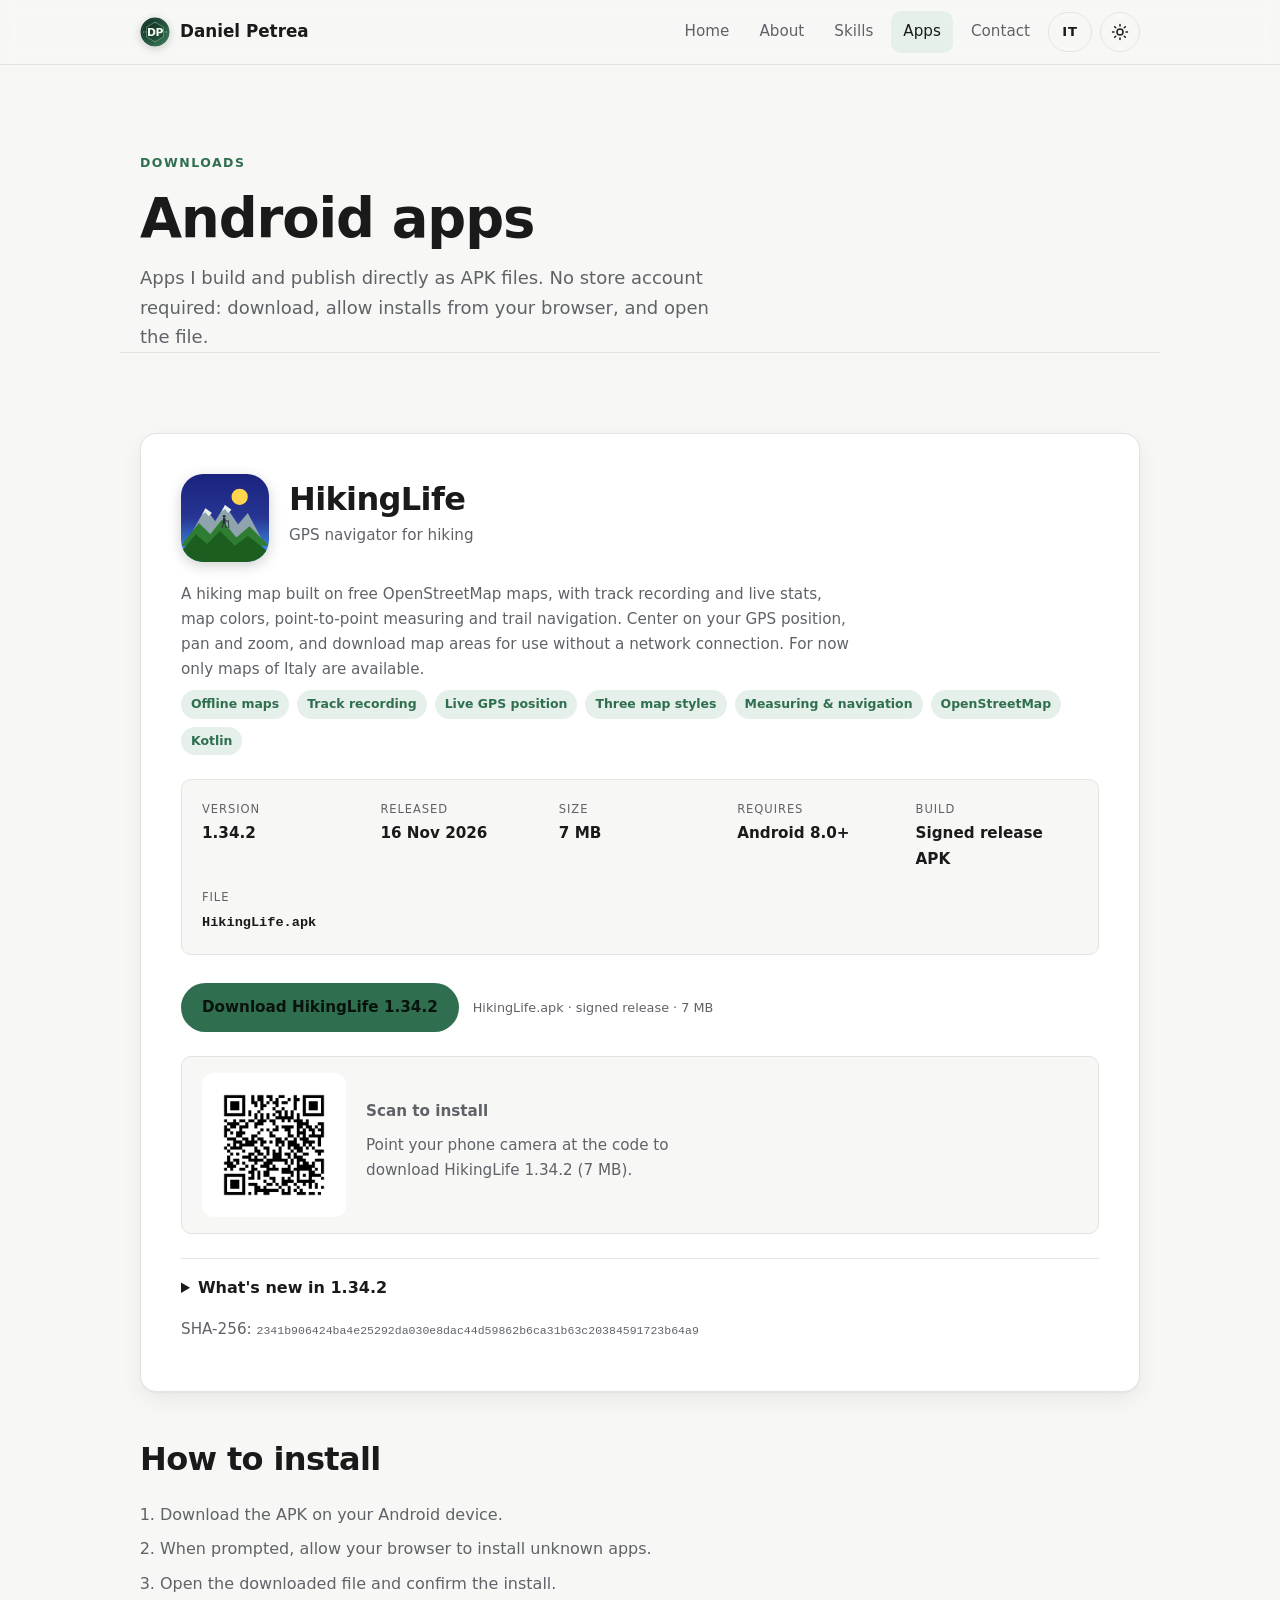
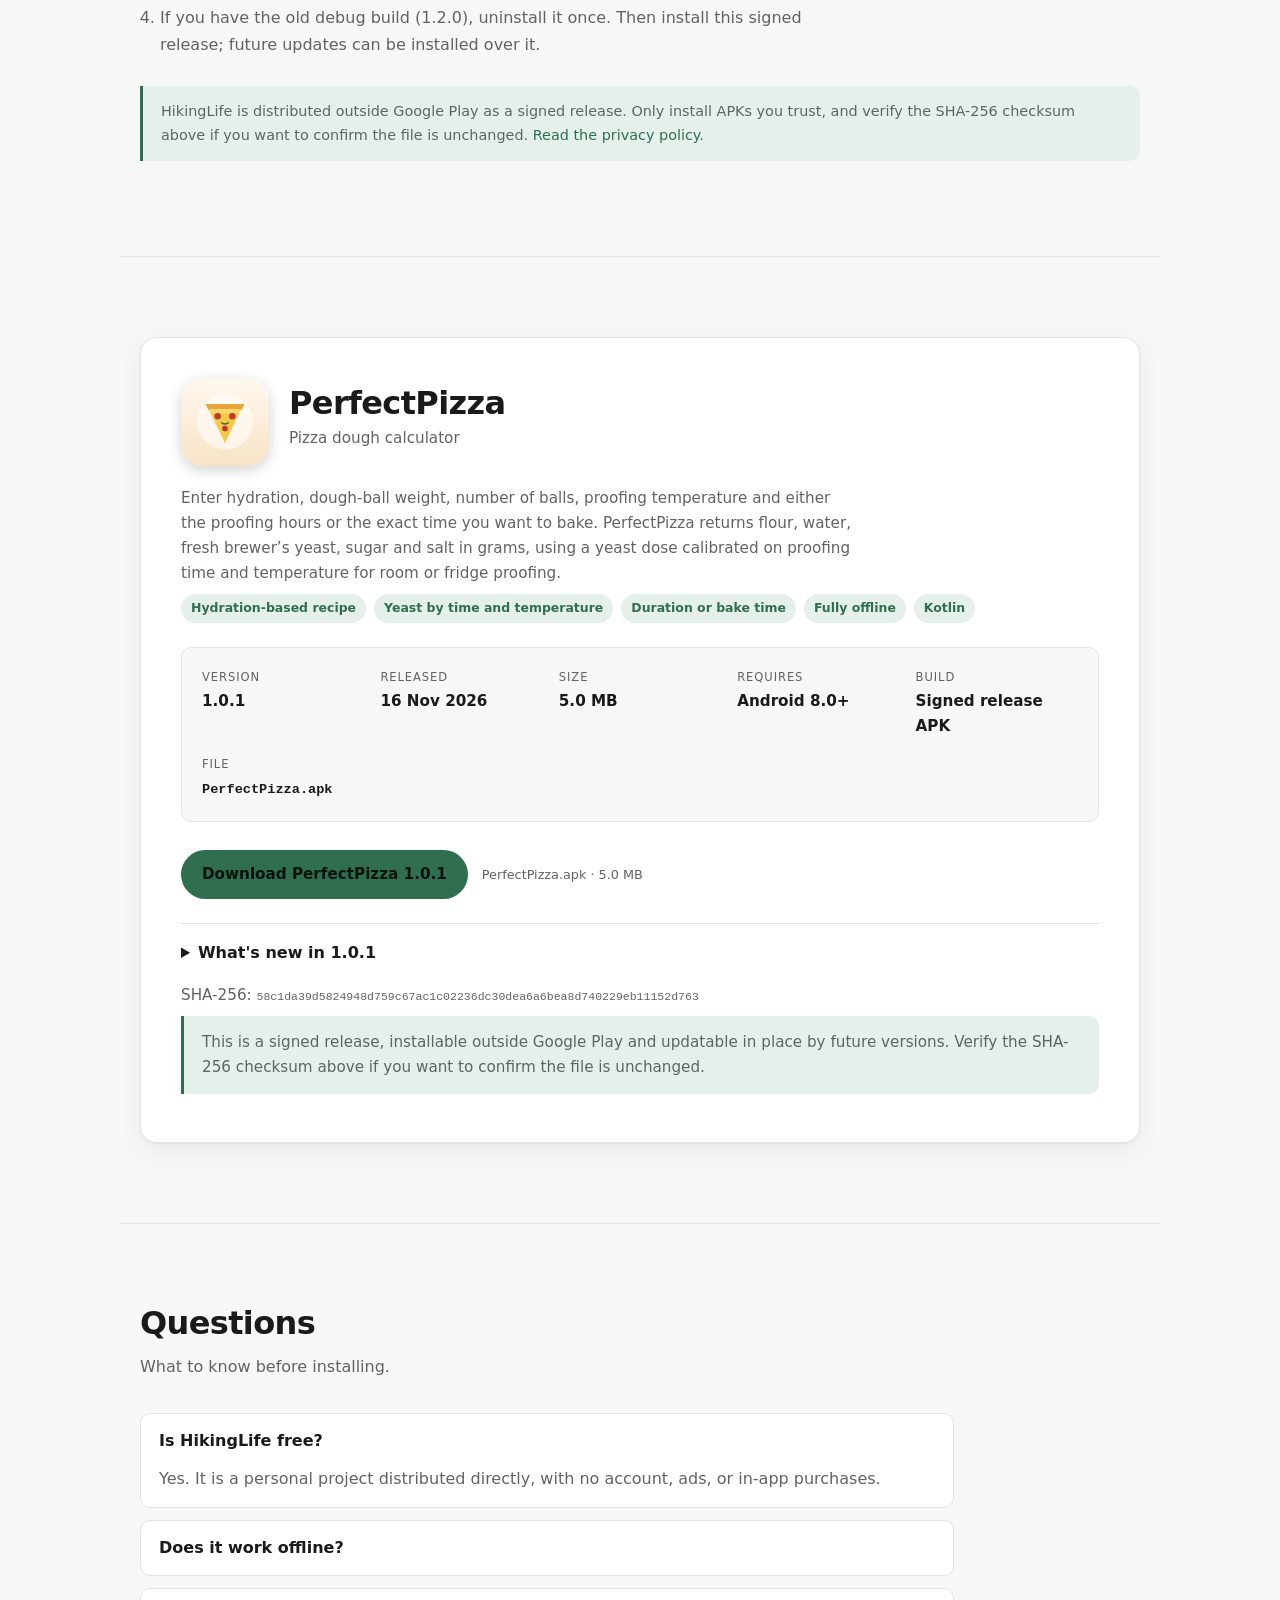
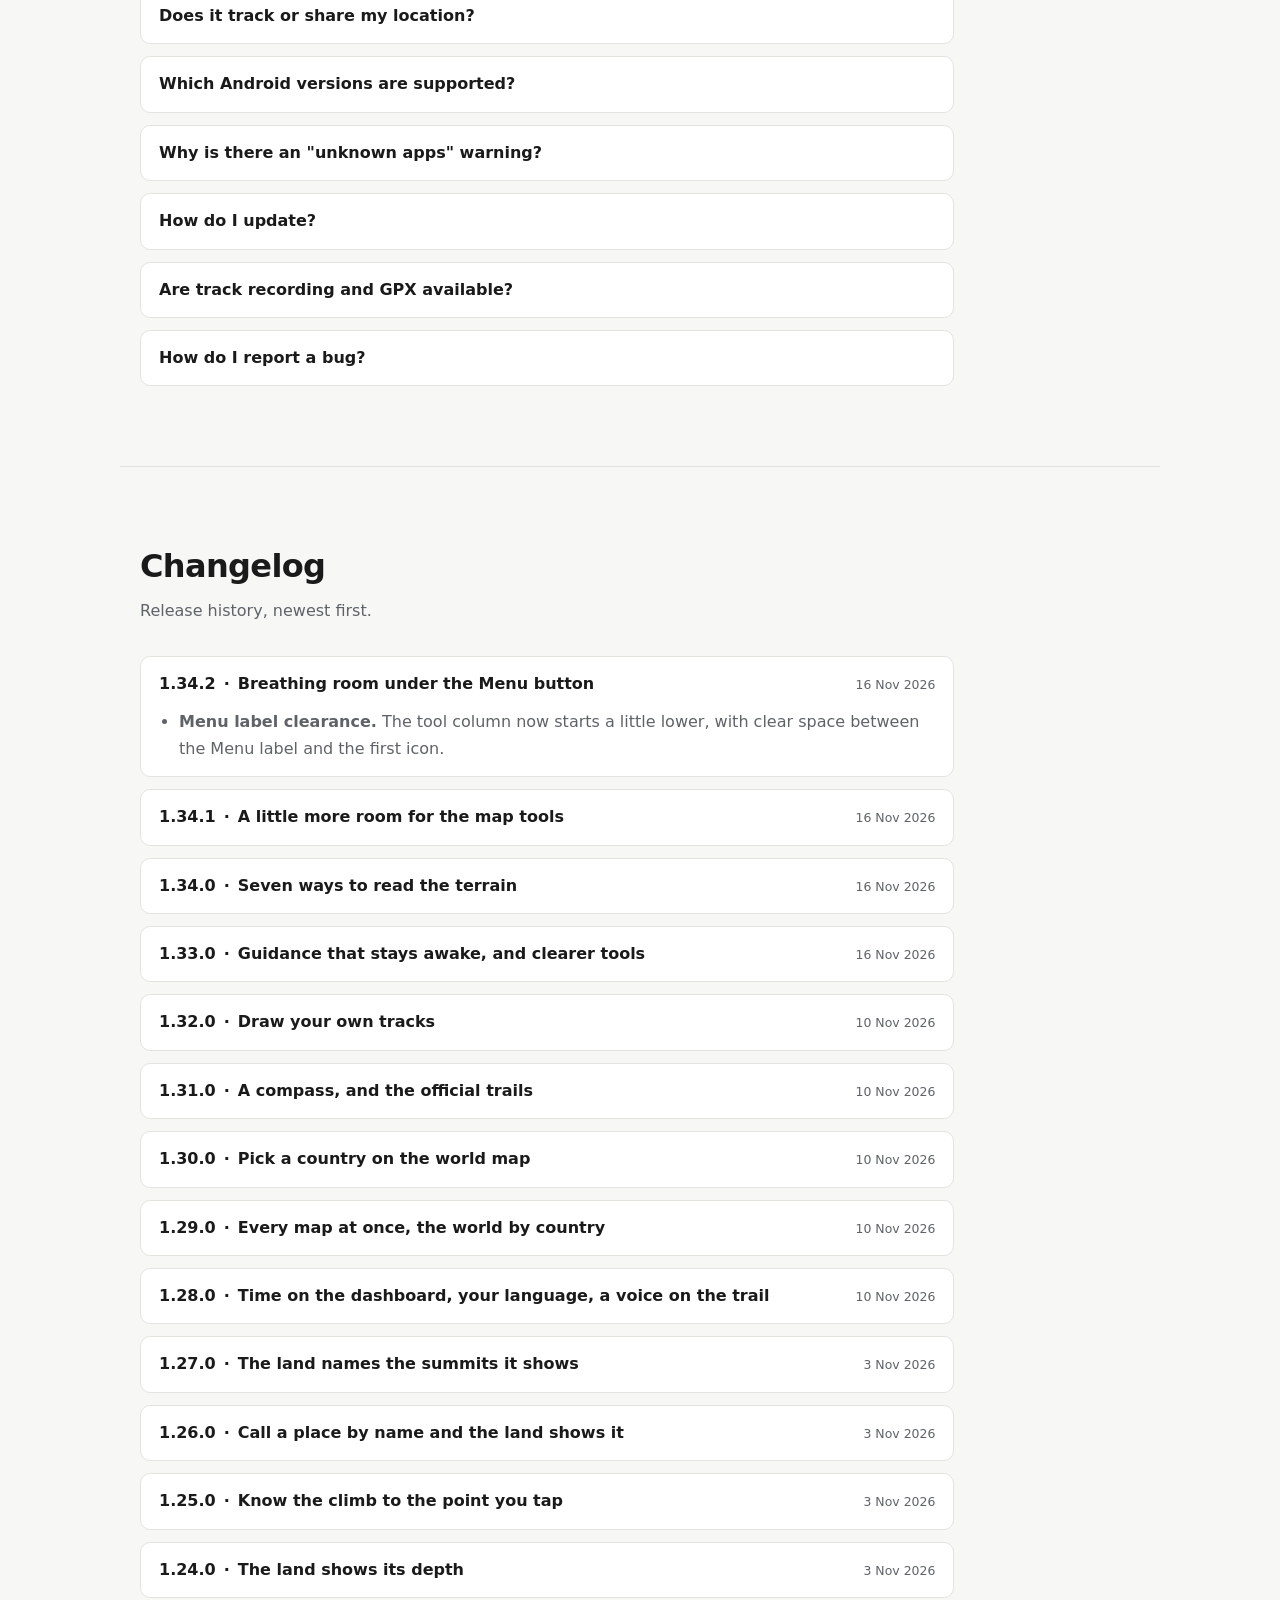
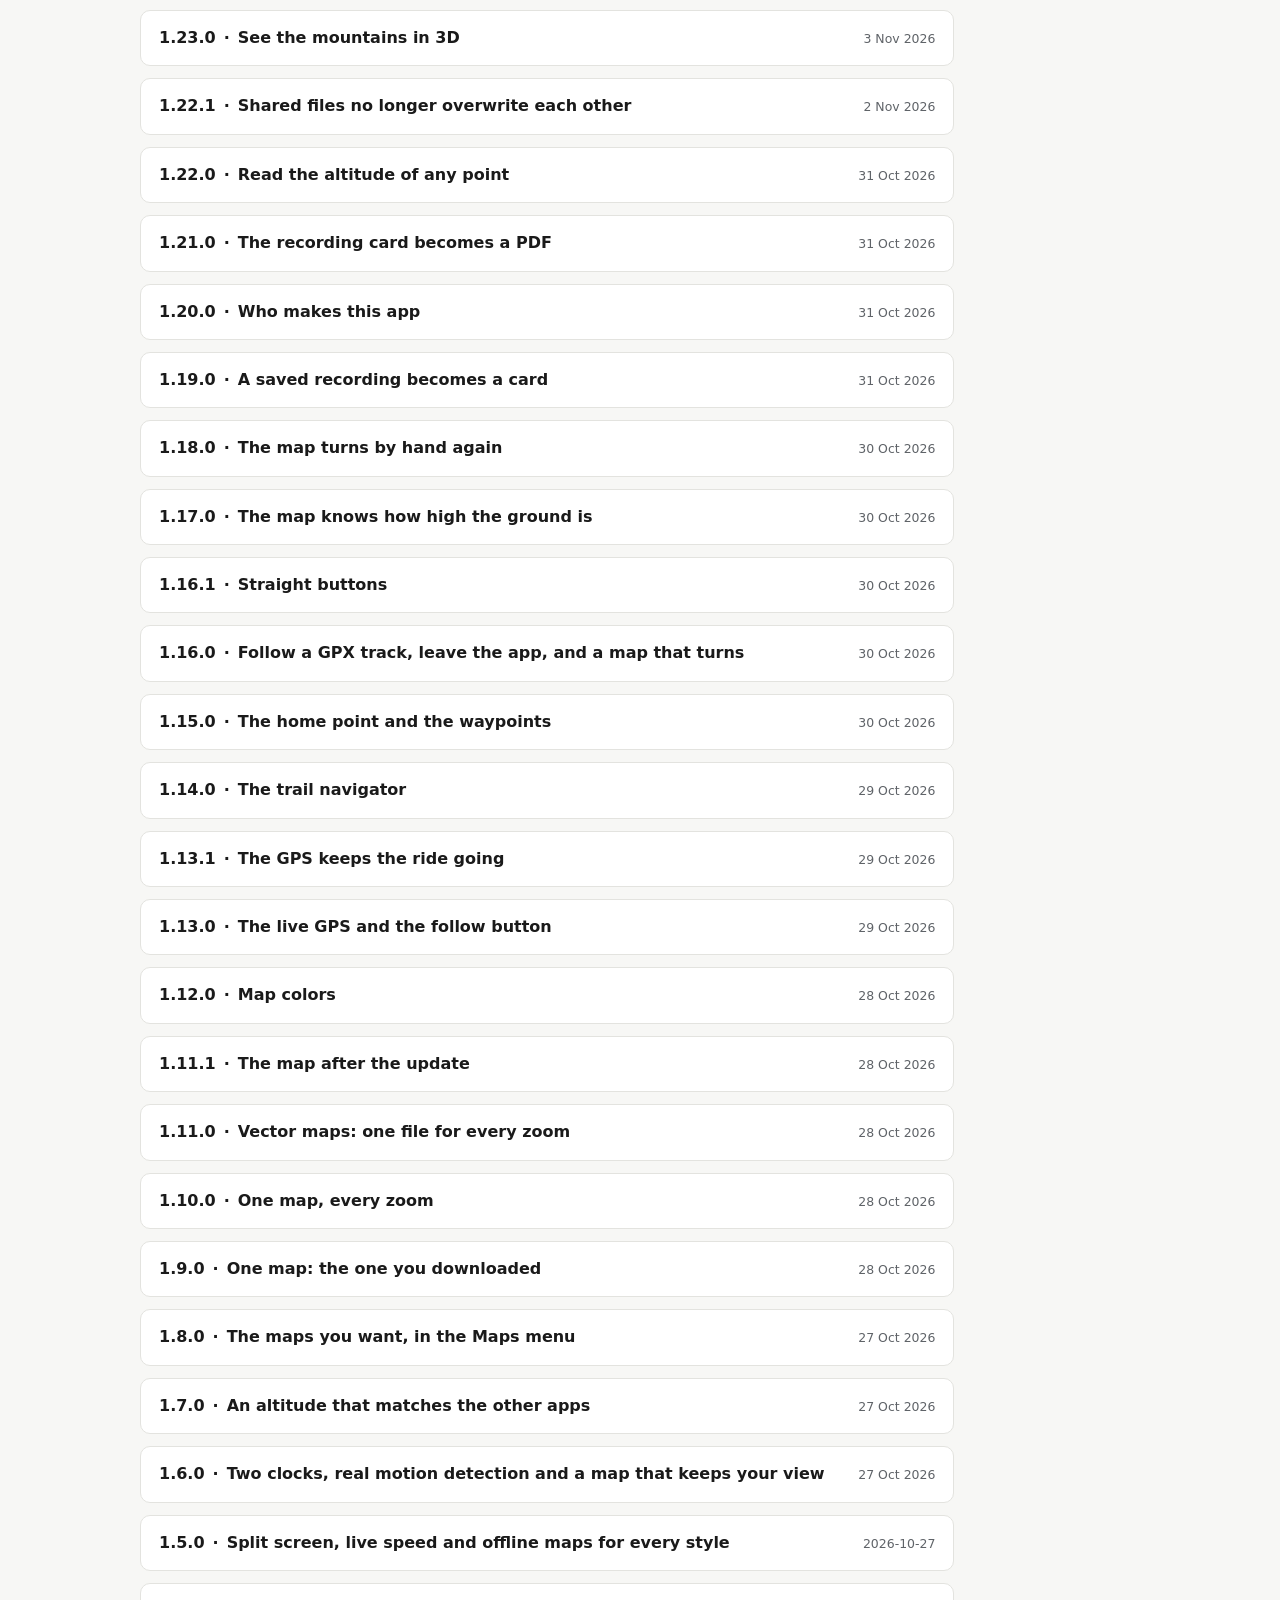
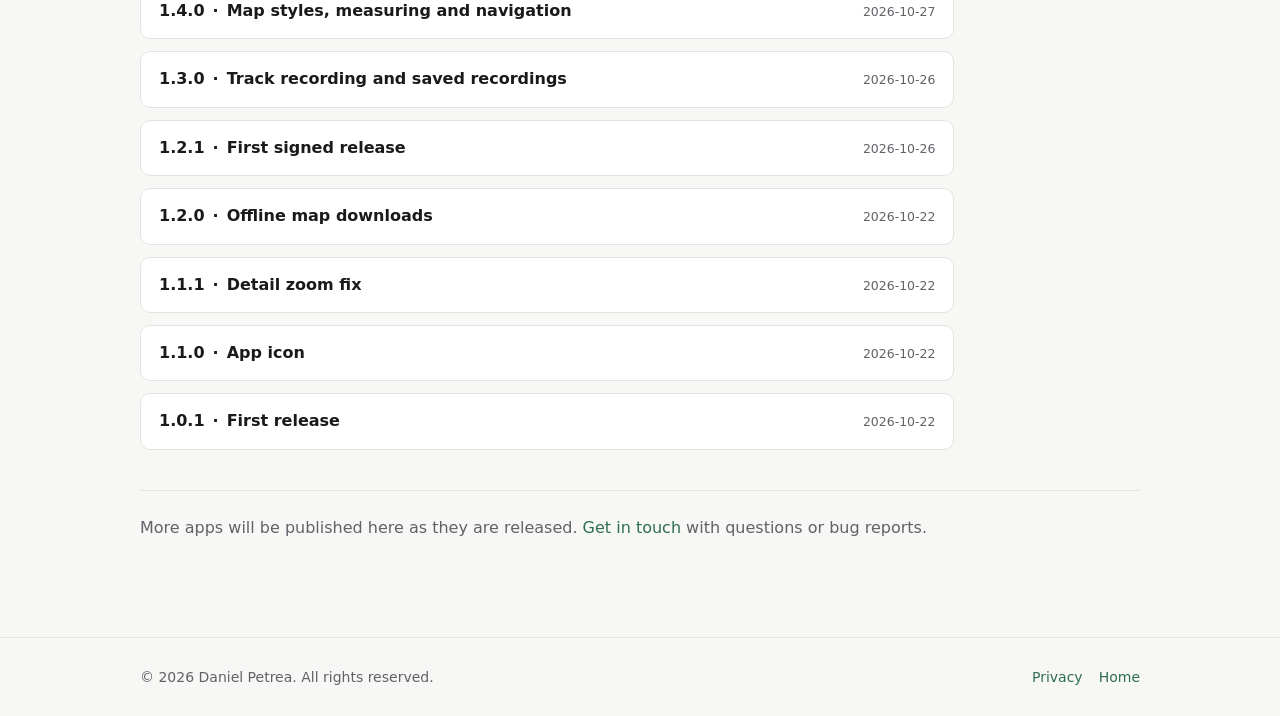
==== apps.html @ 599f8d22 "Publish HikingLife 1.34.2" ====
<!DOCTYPE html>
<html lang="en">
<head>
  <meta charset="UTF-8">
  <meta name="viewport" content="width=device-width, initial-scale=1.0">
  <title data-i18n="apps.title">Android Apps — Daniel Petrea</title>
  <meta name="description" content="Android apps by Daniel Petrea, available as direct APK downloads." data-i18n="apps.description" data-i18n-attr="content">
  <link rel="icon" href="assets/logo.svg" type="image/svg+xml">
  <link rel="apple-touch-icon" href="assets/logo.png">
  <link rel="stylesheet" href="css/style.css">
</head>
<body>
  <a class="skip-link" href="#main" data-i18n="skip">Skip to content</a>

  <header class="site-header">
    <nav class="nav container" aria-label="Main">
      <a class="brand" href="index.html">
        <img class="brand-logo" src="assets/logo.svg" alt="" width="30" height="30">
        Daniel Petrea
      </a>
      <button class="nav-toggle" aria-expanded="false" aria-controls="nav-menu" aria-label="Toggle menu" data-i18n-aria="nav.menu">
        <span></span><span></span><span></span>
      </button>
      <ul class="nav-menu" id="nav-menu">
        <li><a href="index.html" data-i18n="nav.home">Home</a></li>
        <li><a href="index.html#about" data-i18n="nav.about">About</a></li>
        <li><a href="index.html#skills" data-i18n="nav.skills">Skills</a></li>
        <li><a href="apps.html" aria-current="page" data-i18n="nav.apps">Apps</a></li>
        <li><a href="index.html#contact" data-i18n="nav.contact">Contact</a></li>
        <li class="nav-controls">
          <button class="lang-toggle" type="button" data-lang-toggle aria-label="Passa all'italiano">IT</button>
          <button class="theme-toggle" aria-label="Toggle color theme" data-i18n-aria="nav.theme">
            <svg class="icon-sun" viewBox="0 0 24 24" aria-hidden="true"><circle cx="12" cy="12" r="4"/><path d="M12 2v2M12 20v2M4.9 4.9l1.4 1.4M17.7 17.7l1.4 1.4M2 12h2M20 12h2M4.9 19.1l1.4-1.4M17.7 6.3l1.4-1.4"/></svg>
            <svg class="icon-moon" viewBox="0 0 24 24" aria-hidden="true"><path d="M21 12.8A9 9 0 1 1 11.2 3a7 7 0 0 0 9.8 9.8z"/></svg>
          </button>
        </li>
      </ul>
    </nav>
  </header>

  <main id="main">
    <section class="page-hero container">
      <p class="eyebrow" data-i18n="apps.eyebrow">Downloads</p>
      <h1 data-i18n="apps.h1">Android apps</h1>
      <p class="lead" data-i18n="apps.lead">
        Apps I build and publish directly as APK files. No store account
        required: download, allow installs from your browser, and open the file.
      </p>
    </section>

    <section class="section container" id="hikinglife">
      <article class="app-card app-card-featured">
        <div class="app-card-head">
          <img class="app-icon-img app-icon-lg" src="assets/apps/hikinglife.svg" alt="HikingLife icon" width="88" height="88">
          <div>
            <h2>HikingLife</h2>
            <p class="app-tagline" data-i18n="hiking.tagline">GPS navigator for hiking</p>
          </div>
        </div>

        <p class="app-description" data-i18n="hiking.description">
          A hiking map built on free OpenStreetMap maps, with track recording
          and live stats, map colors, point-to-point measuring and trail
          navigation. Center on your GPS position, pan and zoom, and download
          map areas for use without a network connection. For now only maps of
          Italy are available.
        </p>

        <ul class="tag-list">
          <li data-i18n="tag.offline">Offline maps</li>
          <li data-i18n="tag.recording">Track recording</li>
          <li data-i18n="tag.position">Live GPS position</li>
          <li data-i18n="tag.styles">Three map styles</li>
          <li data-i18n="tag.navigation">Measuring &amp; navigation</li>
          <li>OpenStreetMap</li>
          <li>Kotlin</li>
        </ul>

        <dl class="app-details">
          <div><dt data-i18n="detail.version">Version</dt><dd>1.34.2</dd></div>
          <div><dt data-i18n="detail.released">Released</dt><dd data-i18n="detail.released.value">16 Nov 2026</dd></div>
          <div><dt data-i18n="detail.size">Size</dt><dd>7 MB</dd></div>
          <div><dt data-i18n="detail.requires">Requires</dt><dd>Android 8.0+</dd></div>
          <div><dt data-i18n="detail.build">Build</dt><dd data-i18n="detail.build.value">Signed release APK</dd></div>
          <div><dt data-i18n="detail.file">File</dt><dd><code>HikingLife.apk</code></dd></div>
        </dl>

        <div class="app-actions">
          <a class="btn btn-primary" href="apk/HikingLife.apk" download="HikingLife-1.34.2.apk" data-i18n="hiking.download">Download HikingLife 1.34.2</a>
          <span class="app-file">HikingLife.apk · signed release · 7 MB</span>
        </div>

        <div class="qr-card">
          <img class="qr-code" src="assets/hikinglife-qr.png" alt="QR code to download HikingLife" width="144" height="144" data-i18n="qr.alt" data-i18n-attr="alt">
          <div>
            <p class="qr-title" data-i18n="qr.title">Scan to install</p>
            <p class="qr-caption" data-i18n="qr.caption">Point your phone camera at the code to download HikingLife 1.34.2 (7 MB).</p>
          </div>
        </div>

        <details class="release-notes">
          <!-- release:start -->
          <summary data-i18n="release.summary">What's new in 1.34.2</summary>
          <ul>
            <li data-i18n="release.1" data-i18n-html><strong>Menu label clearance.</strong> The tool column now starts a little lower, with clear space between the Menu label and the first icon.</li>
          </ul>
          <!-- release:end -->
        </details>

        <p class="checksum">
          SHA-256: <code id="apk-sha256">2341b906424ba4e25292da030e8dac44d59862b6ca31b63c20384591723b64a9</code>
        </p>
      </article>

      <div class="install">
        <h2 class="section-title" data-i18n="install.title">How to install</h2>
        <ol class="install-steps">
          <li data-i18n="install.1">Download the APK on your Android device.</li>
          <li data-i18n="install.2">When prompted, allow your browser to install unknown apps.</li>
          <li data-i18n="install.3">Open the downloaded file and confirm the install.</li>
          <li data-i18n="install.4">If you have the old debug build (1.2.0), uninstall it once. Then install this signed release; future updates can be installed over it.</li>
        </ol>
        <p class="note">
          <span data-i18n="install.note">HikingLife is distributed outside Google Play as a signed release. Only install APKs you trust, and verify the SHA-256 checksum above if you want to confirm the file is unchanged.</span>
          <a href="privacy.html" data-i18n="install.privacy">Read the privacy policy</a>.
        </p>
      </div>
    </section>

    <section class="section container" id="perfectpizza">
      <article class="app-card app-card-featured">
        <div class="app-card-head">
          <img class="app-icon-img app-icon-lg" src="assets/apps/perfectpizza.svg" alt="PerfectPizza icon" width="88" height="88">
          <div>
            <h2>PerfectPizza</h2>
            <p class="app-tagline" data-i18n="perfectpizza.tagline">Pizza dough calculator</p>
          </div>
        </div>

        <p class="app-description" data-i18n="perfectpizza.description">
          Enter hydration, dough-ball weight, number of balls, proofing
          temperature and either the proofing hours or the exact time you want
          to bake. PerfectPizza returns flour, water, fresh brewer’s yeast,
          sugar and salt in grams, using a yeast dose calibrated on proofing
          time and temperature for room or fridge proofing.
        </p>

        <ul class="tag-list">
          <li data-i18n="pizza.tag.hydration">Hydration-based recipe</li>
          <li data-i18n="pizza.tag.yeast">Yeast by time and temperature</li>
          <li data-i18n="pizza.tag.modes">Duration or bake time</li>
          <li data-i18n="pizza.tag.offline">Fully offline</li>
          <li>Kotlin</li>
        </ul>

        <dl class="app-details">
          <div><dt data-i18n="detail.version">Version</dt><dd>1.0.1</dd></div>
          <div><dt data-i18n="detail.released">Released</dt><dd data-i18n="detail.released.value">27 Oct 2026</dd></div>
          <div><dt data-i18n="detail.size">Size</dt><dd>5.0 MB</dd></div>
          <div><dt data-i18n="detail.requires">Requires</dt><dd>Android 8.0+</dd></div>
          <div><dt data-i18n="detail.build">Build</dt><dd data-i18n="detail.build.signed">Signed release APK</dd></div>
          <div><dt data-i18n="detail.file">File</dt><dd><code>PerfectPizza.apk</code></dd></div>
        </dl>

        <div class="app-actions">
          <a class="btn btn-primary" href="apk/PerfectPizza.apk" download="PerfectPizza-1.0.1.apk" data-i18n="perfectpizza.download">Download PerfectPizza 1.0.1</a>
          <span class="app-file">PerfectPizza.apk · 5.0 MB</span>
        </div>

        <details class="release-notes">
          <summary data-i18n="perfectpizza.release.summary">What's new in 1.0.1</summary>
          <ul>
            <li data-i18n="perfectpizza.release.1">Calculates flour, water, fresh yeast, sugar and salt from hydration, ball weight, ball count, temperature and proofing time.</li>
            <li data-i18n="perfectpizza.release.2">Two timing modes: proofing hours, or the date and time you want to bake.</li>
            <li data-i18n="perfectpizza.release.3">Room and fridge temperature presets, both editable in Settings, plus any custom temperature.</li>
            <li data-i18n="perfectpizza.release.4">Editable defaults for salt and sugar percentages.</li>
            <li data-i18n="perfectpizza.release.5">Italian and English, no permissions, no network, no ads.</li>
            <li data-i18n="perfectpizza.release.6">Signed release APK: future updates install over this build.</li>
          </ul>
        </details>

        <p class="checksum">
          SHA-256: <code>58c1da39d5824948d759c67ac1c02236dc30dea6a6bea8d740229eb11152d763</code>
        </p>

        <p class="note" data-i18n="perfectpizza.release.note">
          This is a signed release, installable outside Google Play and
          updatable in place by future versions. Verify the SHA-256 checksum
          above if you want to confirm the file is unchanged.
        </p>
      </article>
    </section>

    <section class="section container" id="faq">
      <div class="section-head">
        <h2 class="section-title" data-i18n="faq.title">Questions</h2>
        <p class="section-sub" data-i18n="faq.sub">What to know before installing.</p>
      </div>
      <div class="faq-list">
        <details class="faq-item" open>
          <summary data-i18n="faq.q1">Is HikingLife free?</summary>
          <p data-i18n="faq.a1">Yes. It is a personal project distributed directly, with no account, ads, or in-app purchases.</p>
        </details>
        <details class="faq-item">
          <summary data-i18n="faq.q2">Does it work offline?</summary>
          <p data-i18n="faq.a2">The app includes an offline Italy map for zoom 8–10. Before leaving you can download a country, a city, a searched place or the current view at overview (Z8–Z12) or trail detail (Z13–Z16) zoom. Other areas and higher zooms load online and are cached when a connection is available. Straight-line measuring and navigation work offline; trail routing needs a connection.</p>
        </details>
        <details class="faq-item">
          <summary data-i18n="faq.q3">Does it track or share my location?</summary>
          <p data-i18n="faq.a3">Recorded tracks and saved recordings stay in the app's private storage on your device. HikingLife has no account, analytics, ads, or developer-operated server, and it does not send your position to the developer. Map tiles are requested from OpenTopoMap, OSM France and Waymarked Trails, and trail distances or navigation send the start and end coordinates to the FOSSGIS/OSRM routing service. These providers receive standard network information such as your IP address.</p>
        </details>
        <details class="faq-item">
          <summary data-i18n="faq.q4">Which Android versions are supported?</summary>
          <p data-i18n="faq.a4">Android 8.0 (API 26) or newer.</p>
        </details>
        <details class="faq-item">
          <summary data-i18n="faq.q5">Why is there an "unknown apps" warning?</summary>
          <p data-i18n="faq.a5">HikingLife is installed from a browser, not Google Play, so Android asks you to allow installs from that browser. The permission applies only to the app you use to open the APK.</p>
        </details>
        <details class="faq-item">
          <summary data-i18n="faq.q6">How do I update?</summary>
          <p data-i18n="faq.a6">Install the new APK over the current one. The first signed release (1.2.1) is the exception: if you have the old debug build (1.2.0), uninstall it once because the signing key changed.</p>
        </details>
        <details class="faq-item">
          <summary data-i18n="faq.q7">Are track recording and GPX available?</summary>
          <p data-i18n="faq.a7">Track recording, live stats, saved recordings and elevation profiles are available since 1.3.0. Tracks are stored on the device in a JSON Lines format; GPX import/export is planned for a future release.</p>
        </details>
        <details class="faq-item">
          <summary data-i18n="faq.q8">How do I report a bug?</summary>
          <p data-i18n="faq.a8" data-i18n-html>Contact me on <a href="https://github.com/DapDeveloper">GitHub</a> or <a href="https://www.linkedin.com/in/daniel-petrea-857741133" rel="noopener">LinkedIn</a> with your Android version, device model, and steps to reproduce. Include a screenshot if possible.</p>
        </details>
      </div>
    </section>

    <section class="section container" id="changelog">
      <div class="section-head">
        <h2 class="section-title" data-i18n="changelog.title">Changelog</h2>
        <p class="section-sub" data-i18n="changelog.sub">Release history, newest first.</p>
      </div>
      <div class="changelog">
        <!-- changelog:start -->
        <details class="changelog-item" open>
          <summary><strong>1.34.2</strong> · <span data-i18n="changelog.1342.title">Breathing room under the Menu button</span> <time datetime="2026-11-16">16 Nov 2026</time></summary>
          <ul>
            <li data-i18n="changelog.1342.1" data-i18n-html><strong>Menu label clearance.</strong> The tool column now starts a little lower, with clear space between the Menu label and the first icon.</li>
          </ul>
        </details>
        <details class="changelog-item">
          <summary><strong>1.34.1</strong> · <span data-i18n="changelog.1341.title">A little more room for the map tools</span> <time datetime="2026-11-16">16 Nov 2026</time></summary>
          <ul>
            <li data-i18n="changelog.1341.1" data-i18n-html><strong>Clearer labels.</strong> Each tool now keeps a proper gap between its icon and its name; the two no longer touch.</li>
            <li data-i18n="changelog.1341.2" data-i18n-html><strong>Room to tap.</strong> The tools sit a little further apart, and the Menu label uses the same spacing.</li>
          </ul>
        </details>
        <details class="changelog-item">
          <summary><strong>1.34.0</strong> · <span data-i18n="changelog.1340.title">Seven ways to read the terrain</span> <time datetime="2026-11-16">16 Nov 2026</time></summary>
          <ul>
            <li data-i18n="changelog.1340.1" data-i18n-html><strong>A view for every question.</strong> Map view in the side menu offers Normal, Actual (3D), Depth, Contour, Slope, Aspect and Hillshade; the choice is remembered across restarts.</li>
            <li data-i18n="changelog.1340.2" data-i18n-html><strong>Depth.</strong> Valleys in green and summits in white, with north-western relief shading so ridges stand out on the flat map.</li>
            <li data-i18n="changelog.1340.3" data-i18n-html><strong>Contours.</strong> Altitude lines with one index line every fifth, from 500 m at wide views down to 50 m close up.</li>
            <li data-i18n="changelog.1340.4" data-i18n-html><strong>Slope.</strong> Green on walkable ground, yellow and orange on hard climbs, red where a slip matters.</li>
            <li data-i18n="changelog.1340.5" data-i18n-html><strong>Aspect.</strong> Blue for north-facing slopes, warm orange for south-facing ones, grey on flat ground.</li>
            <li data-i18n="changelog.1340.6" data-i18n-html><strong>Hillshade.</strong> Greyscale relief lighting, with roads, trails, water and labels still readable.</li>
            <li data-i18n="changelog.1340.7" data-i18n-html><strong>One column of tools.</strong> Menu, Home, Waypoint, Search, Orientation, Compass, Measure, Altitude and Elevation stay in one labeled column beside the map.</li>
          </ul>
        </details>
        <details class="changelog-item">
          <summary><strong>1.33.0</strong> · <span data-i18n="changelog.1330.title">Guidance that stays awake, and clearer tools</span> <time datetime="2026-11-16">16 Nov 2026</time></summary>
          <ul>
            <li data-i18n="changelog.1330.1" data-i18n-html><strong>A home point for every hike.</strong> The first point of a recording becomes home, so Return to home always leads back to the trailhead of the current hike.</li>
            <li data-i18n="changelog.1330.2" data-i18n-html><strong>Guidance with the screen off.</strong> Voice directions and the off-track beep keep working while the phone is locked, through a foreground navigation service that stops when the route ends.</li>
            <li data-i18n="changelog.1330.3" data-i18n-html><strong>Readable map tools.</strong> The left controls are one labeled grid: Menu, Home, Waypoint, Search, Orientation, Compass, Measure, Altitude and Elevation each show their name under the icon.</li>
            <li data-i18n="changelog.1330.4" data-i18n-html><strong>A steadier 3D view.</strong> A tap picks the ground without shifting the camera first, a long press opens navigation while the finger is held, and a two-finger twist turns the land with the fingers like the paper map.</li>
            <li data-i18n="changelog.1330.5" data-i18n-html><strong>Your own route colours.</strong> Navigation, CAI and SAT routes have separate colours, chosen in Map colors; the default is teal for navigation, red for CAI and blue for SAT.</li>
          </ul>
        </details>
        <details class="changelog-item">
          <summary><strong>1.32.0</strong> · <span data-i18n="changelog.1320.title">Draw your own tracks</span> <time datetime="2026-11-10">10 Nov 2026</time></summary>
          <ul>
            <li data-i18n="changelog.1320.1" data-i18n-html><strong>Draw a track.</strong> Choose Draw a track in the side menu and tap the map: an orange line joins the points, Undo removes the last one and Finish shows the distance, the estimated time, the number of points and the climb before you keep it.</li>
            <li data-i18n="changelog.1320.2" data-i18n-html><strong>Save, follow or export it.</strong> Name the track to add it to Saved tracks, follow it with the same guidance as an imported GPX, or export it as a GPX file. Recordings and drawn tracks now share the same list, and a drawing survives a rotation.</li>
          </ul>
        </details>
        <details class="changelog-item">
          <summary><strong>1.31.0</strong> · <span data-i18n="changelog.1310.title">A compass, and the official trails</span> <time datetime="2026-11-10">10 Nov 2026</time></summary>
          <ul>
            <li data-i18n="changelog.1310.1" data-i18n-html><strong>A compass on the map.</strong> A button beside the orientation control opens a live compass card: the dial turns with the phone, the red mark and the ring point to true north, and the reading in the middle names the direction. The same button hides it, and a device without a compass says so instead of opening an empty dial.</li>
            <li data-i18n="changelog.1310.2" data-i18n-html><strong>The official CAI and SAT trails.</strong> Italian maps now draw the routes of the Club Alpino Italiano (INFOMONT) and the Società degli Alpinisti Tridentini (SAT) as solid lines, with their numbers on badges; the trail router follows them and the credit stays visible in the map, in the Maps menu and in About.</li>
          </ul>
        </details>
        <details class="changelog-item">
          <summary><strong>1.30.0</strong> · <span data-i18n="changelog.1300.title">Pick a country on the world map</span> <time datetime="2026-11-10">10 Nov 2026</time></summary>
          <ul>
            <li data-i18n="changelog.1300.1" data-i18n-html><strong>Tap a country to see its maps.</strong> The Maps menu opens on a world map drawn from shapes bundled in the app: tap a country to filter the available and downloaded lists to it, pinch to zoom, drag to move and double-tap to zoom on a point; All countries returns to the whole world.</li>
            <li data-i18n="changelog.1300.2" data-i18n-html><strong>A colour for every state.</strong> A country is blue when it has maps to download, green when one is on the phone and amber when one is drawn on the map, so one glance shows what is ready and what is still missing. The search still finds a map by name and gives up the map choice, so it always searches the whole catalogue.</li>
          </ul>
        </details>
        <details class="changelog-item">
          <summary><strong>1.29.0</strong> · <span data-i18n="changelog.1290.title">Every map at once, the world by country</span> <time datetime="2026-11-10">10 Nov 2026</time></summary>
          <ul>
            <li data-i18n="changelog.1290.1" data-i18n-html><strong>Every map you enable stays on.</strong> The Maps menu enables any number of downloaded maps instead of one: each is drawn in the order it was enabled, the last one on top, and trails, place search and elevation read all of them, so a route or a peak near a border is found whichever map holds it. Disabling a map only takes it off the screen and leaves its file on the phone.</li>
            <li data-i18n="changelog.1290.2" data-i18n-html><strong>The world, grouped by country.</strong> The catalogue is now read country by country: the maps of a country sit together under its name, a filter searches a country, a map or part of its description without case or accents, and maps published without a country are listed last under Other maps. The menu grows with the published catalogue and needs no app update.</li>
          </ul>
        </details>
        <details class="changelog-item">
          <summary><strong>1.28.0</strong> · <span data-i18n="changelog.1280.title">Time on the dashboard, your language, a voice on the trail</span> <time datetime="2026-11-10">10 Nov 2026</time></summary>
          <ul>
            <li data-i18n="changelog.1280.1" data-i18n-html><strong>The hour the hike began.</strong> A start time joins the altitude row of the fixed panel, read from the recording itself, so the moment the walk began stays on screen for the whole session and shows a dash while nothing is recorded.</li>
            <li data-i18n="changelog.1280.2" data-i18n-html><strong>A line that says you are moving.</strong> A thin line under the stats turns green while the moving time is growing and red while you stand still or the recording is paused, and it disappears when the session ends, so one glance says whether the walk is counting.</li>
            <li data-i18n="changelog.1280.3" data-i18n-html><strong>The app in your own language.</strong> The side menu gains a Language entry: the whole interface switches at once between English, Italian and the system default, the choice is kept across launches, and Android 13 also lists it in the per-app language settings.</li>
            <li data-i18n="changelog.1280.4" data-i18n-html><strong>Directions read aloud.</strong> Navigation settings turn on the spoken guidance and pick the voice among the ones the device offers: every manoeuvre is read once with its distance and again as it is reached, and the start, the arrival and leaving the route are announced too.</li>
            <li data-i18n="changelog.1280.5" data-i18n-html><strong>A beep when you leave the route.</strong> The same settings turn on an intermittent beep that starts when your position leaves the route by more than the chosen range, from 10 to 200 metres and 50 by default, and stops once you are back inside, with a little slack so a doubtful fix cannot cut it on and off. It works on trail routes, straight-line navigation and an imported track.</li>
          </ul>
        </details>
        <details class="changelog-item">
          <summary><strong>1.27.0</strong> · <span data-i18n="changelog.1270.title">The land names the summits it shows</span> <time datetime="2026-11-03">3 Nov 2026</time></summary>
          <ul>
            <li data-i18n="changelog.1270.1" data-i18n-html><strong>Names on their crests.</strong> The window the 3D view draws writes the name of every summit it holds above the crest it belongs to, with the height the map knows and a mark on the point itself. The letters are laid again on every move of the eye, so they walk with the land through a pan, a twist or a pinch.</li>
            <li data-i18n="changelog.1270.2" data-i18n-html><strong>The great tops first.</strong> A window of the Alps holds more tops than a screen has room for, so the highest are named first and a name that would fall on one already written is left out. A summit that the ridge in front of it hides is written pale rather than lost, the way your own position shows faint through the rock.</li>
            <li data-i18n="changelog.1270.3" data-i18n-html><strong>Offline, and never in the way.</strong> The names come from the downloaded pack alone, so nothing is asked over the network, and they are read on a thread of their own: the first sweep of a package never holds up the landscape you are waiting for.</li>
          </ul>
        </details>
        <details class="changelog-item">
          <summary><strong>1.26.0</strong> · <span data-i18n="changelog.1260.title">Call a place by name and the land shows it</span> <time datetime="2026-11-03">3 Nov 2026</time></summary>
          <ul>
            <li data-i18n="changelog.1260.1" data-i18n-html><strong>The tools answer over the land.</strong> Switching to the 3D view used to stand the distance measure, the altitude meter, the elevation meter, the orientation button and any route being followed down, so reading anything meant going back to the flat map. A touch on the land now picks the ground under the finger and gives it to the same reader the paper uses, so the three meters answer there too.</li>
            <li data-i18n="changelog.1260.2" data-i18n-html><strong>The marks sit on the ground.</strong> What the tools leave behind — the way, its pins, the home, the saved waypoints, the place you searched and the heading dart — is measured on the terrain and walks with the window as the eye moves; the orientation button turns the eye along the bearing rather than turning the map; and a route started over the land keeps its card, its banner and its line there.</li>
            <li data-i18n="changelog.1260.3" data-i18n-html><strong>Find a place by name.</strong> A magnifier joins the buttons on the left. It reads the names the downloaded map already carries — peaks, huts, viewpoints, villages, water, parking — and answers what is typed with the nearest of them, each with its kind, its height and its distance from where you stand.</li>
            <li data-i18n="changelog.1260.4" data-i18n-html><strong>The name puts you there.</strong> A tap on a row marks the place on the map and, over the 3D land, walks the eye to it, so the summit named is the summit seen; the arrow on the row starts the navigation to it, along the trails where they reach. Two letters is the shortest question answered, and when more places answer than fit the screen it says to narrow them down. The names come from the pack alone, so the search needs no network.</li>
          </ul>
        </details>
        <details class="changelog-item">
          <summary><strong>1.25.0</strong> · <span data-i18n="changelog.1250.title">Know the climb to the point you tap</span> <time datetime="2026-11-03">3 Nov 2026</time></summary>
          <ul>
            <li data-i18n="changelog.1250.1" data-i18n-html><strong>The elevation meter.</strong> The button with the rising arrow, just above the altitude meter, turns it on: from then on every tap on the map answers with, for example, 312 m above you, with your own height and the height of the point written under it and the point pinned where you tapped. A second tap moves the pin, the gap and both heights to the new point.</li>
            <li data-i18n="changelog.1250.2" data-i18n-html><strong>Both heights from the same ground.</strong> Your height is read from the elevation file of the map, at the place you are standing, and not from the altitude of the GPS fix: Android measures that one from the reference ellipsoid, some forty metres from the sea level the maps are measured from in Italy, so mixing the two would put a silent offset into every answer. The gap the panel shows is the climbing that is really there.</li>
            <li data-i18n="changelog.1250.3" data-i18n-html><strong>It says when it has no answer.</strong> A map with no elevation file, a position not known yet, or a point outside the terrain the file covers each get their own message instead of a number.</li>
          </ul>
        </details>
        <details class="changelog-item">
          <summary><strong>1.24.0</strong> · <span data-i18n="changelog.1240.title">The land shows its depth</span> <time datetime="2026-11-03">3 Nov 2026</time></summary>
          <ul>
            <li data-i18n="changelog.1240.1" data-i18n-html><strong>The 3D land reads as depth.</strong> In the 3D view a valley behind a ridge used to look as flat as the ridge itself, and the whole country came out as a grey blur in which it was impossible to tell front from behind. Now a slope lays its shadow on the ground behind it, the way the afternoon sun really does: a hollow sits in shade, the far side of a crest is visibly the far side, a slope facing the sun is bright and one facing away keeps its own colour darkened, and the ranges further away pale into the air so the near crest stands in front of them instead of everything being painted at the same strength.</li>
            <li data-i18n="changelog.1240.2" data-i18n-html><strong>Close to the rock you see the rock.</strong> Bringing the eye down to the ground now measures a smaller window of land, so up near the terrain shows the crags, the couloirs and the glacier, and not a smooth fog.</li>
            <li data-i18n="changelog.1240.3" data-i18n-html><strong>The 3D view walks without waiting.</strong> A new window of land used to take over two hundred milliseconds on a phone, so the land arrived a beat after the finger left it. Now it takes about a hundred, the first window after opening the view included. Nothing about the picture changed: the work was cut rather than traded away.</li>
          </ul>
        </details>
        <details class="changelog-item">
          <summary><strong>1.23.0</strong> · <span data-i18n="changelog.1230.title">See the mountains in 3D</span> <time datetime="2026-11-03">3 Nov 2026</time></summary>
          <ul>
            <li data-i18n="changelog.1230.1" data-i18n-html><strong>3D terrain view.</strong> The cube button on the right of the map lays the terrain of the selected map over the flat one: ridges, valleys and lakes laid flat at the level of their own water, measured from the elevation file that comes with the map. One finger walks over the land, two fingers turn around a valley, lift the eye to the horizon or bring the peaks closer. It works fully offline; a map whose elevation file is not downloaded says so and stays flat.</li>
            <li data-i18n="changelog.1230.2" data-i18n-html><strong>Your position in the landscape.</strong> A red pin marks where you stand on the terrain itself, on the slope the ground really has. It moves with every GPS fix and with every window of land the view walks into, and when a ridge in front of the eye hides it, the pin shows faint through the rock instead of disappearing. The position button flies the view to where you are.</li>
            <li data-i18n="changelog.1230.3" data-i18n-html><strong>The map pans and zooms without freezing.</strong> Dragging the map or stepping the zoom used to hang for a fraction of a second every few frames, and a zoom step could leave the screen empty for seconds. On a phone with the Trentino map, a pan went from 71% of frames late to 6%, and a zoom step is drawn within half a second.</li>
            <li data-i18n="changelog.1230.4" data-i18n-html><strong>Place names stay readable.</strong> Labels no longer pile up on top of each other after a fast pan; each point is measured again for the frame that shows it.</li>
            <li data-i18n="changelog.1230.5" data-i18n-html><strong>A recording opens when you tap its row.</strong> In the saved-recordings list only the small icon at the end of a row reacted; tapping the name or the numbers of a recording did nothing at all. The whole row is the button now.</li>
          </ul>
        </details>
        <details class="changelog-item">
          <summary><strong>1.22.1</strong> · <span data-i18n="changelog.1221.title">Shared files no longer overwrite each other</span> <time datetime="2026-11-02">2 Nov 2026</time></summary>
          <ul>
            <li data-i18n="changelog.1221.1" data-i18n-html><strong>The PDF has a folder of its own.</strong> Preparing a summary PDF used to clear the folder that holds the summary PNG, so a picture you had just shared could disappear before the other app finished reading it. Each export now keeps its own place and both stay available.</li>
          </ul>
        </details>
        <details class="changelog-item">
          <summary><strong>1.22.0</strong> · <span data-i18n="changelog.1220.title">Read the altitude of any point</span> <time datetime="2026-10-31">31 Oct 2026</time></summary>
          <ul>
            <li data-i18n="changelog.1220.1" data-i18n-html><strong>Altitude meter button.</strong> The mountain button at the bottom left of the map turns it on: while it is lit, every tap on the map shows the height of that point in the panel at the bottom, with the point pinned where you tapped it and its coordinates underneath.</li>
            <li data-i18n="changelog.1220.2" data-i18n-html><strong>Terrain, not GPS.</strong> The height comes from the elevation file of the selected map — the same data behind the altitude readout of the app — so it stays steady where the GPS altitude drifts. Every region published with its map carries one.</li>
            <li data-i18n="changelog.1220.3" data-i18n-html><strong>Honest answers.</strong> A map whose terrain is not installed yet says so, and a point outside the mapped area is reported as outside the elevation data instead of a made-up number.</li>
          </ul>
        </details>
        <details class="changelog-item">
          <summary><strong>1.21.0</strong> · <span data-i18n="changelog.1210.title">The recording card becomes a PDF</span> <time datetime="2026-10-31">31 Oct 2026</time></summary>
          <ul>
            <li data-i18n="changelog.1210.1" data-i18n-html><strong>Export PDF button.</strong> The map picture, the stats and the elevation profile of a recording go onto A4 pages, with the text kept as real PDF text.</li>
            <li data-i18n="changelog.1210.2" data-i18n-html><strong>Save or share.</strong> The PDF is saved through the system file picker or shared with the share sheet (Telegram, e-mail, WhatsApp, …).</li>
            <li data-i18n="changelog.1210.3" data-i18n-html><strong>Long tracks keep going.</strong> A card taller than one page continues on the next page instead of being squeezed onto one.</li>
          </ul>
        </details>
        <details class="changelog-item">
          <summary><strong>1.20.0</strong> · <span data-i18n="changelog.1200.title">Who makes this app</span> <time datetime="2026-10-31">31 Oct 2026</time></summary>
          <ul>
            <li data-i18n="changelog.1200.1" data-i18n-html><strong>Developer and version.</strong> Info shows the name of the developer and the exact version installed on the phone, build number included.</li>
            <li data-i18n="changelog.1200.2" data-i18n-html><strong>Read from the app itself.</strong> The version is the one actually running, so it also answers "which build do I have?" after an update.</li>
          </ul>
        </details>
        <details class="changelog-item">
          <summary><strong>1.19.0</strong> · <span data-i18n="changelog.1190.title">A saved recording becomes a card</span> <time datetime="2026-10-31">31 Oct 2026</time></summary>
          <ul>
            <li data-i18n="changelog.1190.1" data-i18n-html><strong>Your track on the map.</strong> The card draws the recording on the selected map, at the zoom that frames the whole walk, with the start and the end marked.</li>
            <li data-i18n="changelog.1190.2" data-i18n-html><strong>All the numbers in one place.</strong> Name and date, distance, total and moving time, steps and elevation gain, with the elevation profile right under them.</li>
            <li data-i18n="changelog.1190.3" data-i18n-html><strong>Navigate along the track.</strong> One button turns the recording into the green guidance line: the position follows it, the remaining distance runs down and the arrival is announced, like an imported GPX file.</li>
            <li data-i18n="changelog.1190.4" data-i18n-html><strong>Export the card as a PNG.</strong> The map picture, the stats and the graph become one image that you can save to a file or share with Telegram, e-mail, WhatsApp and the other apps.</li>
          </ul>
        </details>
        <details class="changelog-item">
          <summary><strong>1.18.0</strong> · <span data-i18n="changelog.1180.title">The map turns by hand again</span> <time datetime="2026-10-30">30 Oct 2026</time></summary>
          <ul>
            <li data-i18n="changelog.1180.1" data-i18n-html><strong>Turn the map with two fingers.</strong> A twist rotates the map to any angle, in both modes of the compass button, and the map stays where you left it while the GPS keeps updating your position.</li>
            <li data-i18n="changelog.1180.2" data-i18n-html><strong>The compass button takes the map back.</strong> While the map is turned by hand the button shows a rotate icon; one tap brings the direction of travel back to the top, and the next tap hands the map to the phone heading as before.</li>
            <li data-i18n="changelog.1180.3" data-i18n-html><strong>The angle survives the rotation of the phone.</strong> Turning the phone keeps the angle you chose instead of snapping the map back straight.</li>
          </ul>
        </details>
        <details class="changelog-item">
          <summary><strong>1.17.0</strong> · <span data-i18n="changelog.1170.title">The map knows how high the ground is</span> <time datetime="2026-10-30">30 Oct 2026</time></summary>
          <ul>
            <li data-i18n="changelog.1170.1" data-i18n-html><strong>The height is the ground under you.</strong> A published map carries an elevation file of a few megabytes, and the Maps menu downloads it together with the map: the status panel and the recorder read the altitude from it — interpolated on a grid of samples about 90 m apart, built from the Copernicus DEM at 30 m — instead of the GPS altitude, which drifts by tens of metres.</li>
            <li data-i18n="changelog.1170.2" data-i18n-html><strong>The maps already on the phone get it too.</strong> A map downloaded before the terrain existed now shows *Elevation* in the Maps menu and fetches the file the next time it is selected; deleting the map deletes its elevation as well.</li>
            <li data-i18n="changelog.1170.3" data-i18n-html><strong>Outside a map nothing changes.</strong> When the selected map has no elevation, or the position is outside its area, the app keeps the GPS altitude corrected with the EGM96 geoid.</li>
            <li data-i18n="changelog.1170.4">All twenty Italian regions are published with their terrain, so a downloaded map shows the height from the first fix.</li>
          </ul>
        </details>
        <details class="changelog-item">
          <summary><strong>1.16.1</strong> · <span data-i18n="changelog.1161.title">Straight buttons</span> <time datetime="2026-10-30">30 Oct 2026</time></summary>
          <ul>
            <li data-i18n="changelog.1161.1">The menu arrow, the home button, the waypoint button and the compass button are one group, evenly spaced: a column under the menu arrow when the phone is upright, a row beside it in landscape.</li>
            <li data-i18n="changelog.1161.2">The home button no longer touches the menu arrow, and the buttons keep the same gap when one is added or the screen changes.</li>
          </ul>
        </details>
        <details class="changelog-item">
          <summary><strong>1.16.0</strong> · <span data-i18n="changelog.1160.title">Follow a GPX track, leave the app, and a map that turns</span> <time datetime="2026-10-30">30 Oct 2026</time></summary>
          <ul>
            <li data-i18n="changelog.1160.1" data-i18n-html><strong>Import a GPX track and follow it.</strong> *Import GPX* in the menu opens the files of the phone: the track appears as a green line on the map and the app guides you along it from the nearest point. The panel carries the file name, the remaining distance and time and the next manoeuvre, and leaving the track only warns you — the file is the route, not a suggestion — until its end closes the walk.</li>
            <li data-i18n="changelog.1160.2" data-i18n-html><strong>Export and share a recording as GPX.</strong> Every saved recording has an actions button: *Export as GPX file* writes a standard GPX 1.1 file through the system save dialog, and *Share as GPX…* sends it to Telegram, e-mail, WhatsApp or any other app. No storage permission is asked for.</li>
            <li data-i18n="changelog.1160.3" data-i18n-html><strong>Exit</strong> at the end of the menu closes the app and removes it from the recent apps, stopping the recording service too. If a walk is still recording it asks first: *Save* keeps it, *Discard* throws the points away, *Cancel* goes back to the map.</li>
            <li data-i18n="changelog.1160.4" data-i18n-html><strong>A compass button that turns the map.</strong> By default the map keeps the direction of travel at the top, turning with the course of the walk so the path you follow stays upright; a phone lying still never turns it, and the map stays north up until a course is known. One tap makes the map turn with the phone instead, like a paper map in the hand: point the phone north and north is at the top.</li>
            <li data-i18n="changelog.1160.5" data-i18n-html><strong>The position is drawn as an arrow</strong>, not a dot: it shows where the phone points — or the GPS course on a phone without a compass — and turns with the map, so heading and map always read together.</li>
            <li data-i18n="changelog.1160.6">The two-finger map rotation is gone: the button decides which way the map points.</li>
          </ul>
        </details>
        <details class="changelog-item">
          <summary><strong>1.15.0</strong> · <span data-i18n="changelog.1150.title">The home point and the waypoints</span> <time datetime="2026-10-30">30 Oct 2026</time></summary>
          <ul>
            <li data-i18n="changelog.1150.1">The house button saves the place where you stand as home. The house stays on the map, so you always see where the walk started, and pressing the button again moves it.</li>
            <li data-i18n="changelog.1150.2" data-i18n-html><strong>Return to home</strong> in the menu starts the navigation to the home point, on the trails when they reach it and in a straight line when they do not, with the distance and the time in the panel.</li>
            <li data-i18n="changelog.1150.3">A long press on the house button, or a tap on the house on the map, does the same.</li>
            <li data-i18n="changelog.1150.4">The pin button asks for a nickname and saves a waypoint, which appears on the map as a blue pin.</li>
            <li data-i18n="changelog.1150.5" data-i18n-html><strong>Waypoints</strong> in the menu lists the saved places with the distance from where you are: tap one to navigate to it, and delete the ones you no longer need.</li>
            <li data-i18n="changelog.1150.6">Home and waypoints stay on the phone and are there after a restart or an update.</li>
            <li data-i18n="changelog.1150.7" data-i18n-html>Stopping a recording now offers <strong>Discard</strong> as well as Save and Cancel, so a walk can be thrown away without keeping a file.</li>
          </ul>
        </details>
        <details class="changelog-item">
          <summary><strong>1.14.0</strong> · <span data-i18n="changelog.1140.title">The trail navigator</span> <time datetime="2026-10-29">29 Oct 2026</time></summary>
          <ul>
            <li data-i18n="changelog.1140.1" data-i18n-html>Long press the map and choose <strong>Trail route</strong>: the app works the walk out on the phone from the trails, cycleways and roads of the downloaded map. It downloads nothing and needs no connection.</li>
            <li data-i18n="changelog.1140.2">The route is drawn in blue with the destination marked, and a small arrow on the map marks the next manoeuvre.</li>
            <li data-i18n="changelog.1140.3">The bar at the top names the manoeuvre — continue straight, keep left, keep right, turn left or right, sharp turns, arrival — with the distance to it, and the panel below shows what is left of the walk and the time it takes.</li>
            <li data-i18n="changelog.1140.4">Walking off the line recalculates the route from where you are, at most once every 20 s, so a wrong turn is corrected without touching the phone.</li>
            <li data-i18n="changelog.1140.5" data-i18n-html>The straight line is still there, under <strong>Straight line</strong> in the same dialog, for a point that is not on a trail.</li>
          </ul>
        </details>
        <details class="changelog-item">
          <summary><strong>1.13.1</strong> · <span data-i18n="changelog.1131.title">The GPS keeps the ride going</span> <time datetime="2026-10-29">29 Oct 2026</time></summary>
          <ul>
            <li data-i18n="changelog.1131.1">The GPS now counts as proof of movement on its own: from 1.5 m/s (about 5 km/h) the distance, the live speed and the moving time keep running, so a smooth ride is recorded like a hike.</li>
            <li data-i18n="changelog.1131.2">The movement goes on for 20 s after the last fast fix and then stops, so a stop at a traffic light is not counted as travel.</li>
            <li data-i18n="changelog.1131.3">A phone lying still still records nothing: a single jump of the position is treated as GPS drift, not as movement.</li>
          </ul>
        </details>
        <details class="changelog-item">
          <summary><strong>1.13.0</strong> · <span data-i18n="changelog.1130.title">The live GPS and the follow button</span> <time datetime="2026-10-29">29 Oct 2026</time></summary>
          <ul>
            <li data-i18n="changelog.1130.1">The altitude in the status panel is live also while no recording is running: it follows the fixes the map receives and stays empty only until the GPS reports an altitude.</li>
            <li data-i18n="changelog.1130.2">A new follow button on the map: one tap centres on your position and keeps the map on you while you walk. A second tap, or simply dragging the map, gives you the camera back.</li>
            <li data-i18n="changelog.1130.3">The map no longer jumps back to your position a few seconds after you pan away: it moves only on the launch, when you ask for it or while follow is on.</li>
            <li data-i18n="changelog.1130.4">The bar under the map always shows the coordinates of the latest fix, updated as you move, together with the state of the GPS signal.</li>
            <li data-i18n="changelog.1130.5">Map colors now uses a round color wheel with a brightness slider: pick the hue and the saturation on the circle instead of moving three RGB sliders.</li>
          </ul>
        </details>
        <details class="changelog-item">
          <summary><strong>1.12.0</strong> · <span data-i18n="changelog.1120.title">Map colors</span> <time datetime="2026-10-28">28 Oct 2026</time></summary>
          <ul>
            <li data-i18n="changelog.1120.1">The side menu has Map colors: pick the background, the road color and the trail color, each with a live preview and its hex value.</li>
            <li data-i18n="changelog.1120.2">The choice applies to every downloaded map you open, is kept across launches and needs no download: the packages carry the layers, the app draws the colors.</li>
            <li data-i18n="changelog.1120.3">Roads keep a darker edge that follows the color you choose, so they stay readable on any background, and Standard colors brings the original look back.</li>
          </ul>
        </details>
        <details class="changelog-item">
          <summary><strong>1.11.1</strong> · <span data-i18n="changelog.1111.title">The map after the update</span> <time datetime="2026-10-28">28 Oct 2026</time></summary>
          <ul>
            <li data-i18n="changelog.1111.1">A map downloaded with the previous version is no longer listed as installed: the app forgets the old entry and offers the map for download again, instead of keeping a map it cannot draw.</li>
            <li data-i18n="changelog.1111.2">When the map you selected is already on the phone but was never activated, the app activates it when it starts, so the map appears without downloading it again.</li>
            <li data-i18n="changelog.1111.3">A map downloaded while the app still remembered an old one is now selected right away, so the map stops saying that nothing is downloaded.</li>
            <li data-i18n="changelog.1111.4">The details of a downloaded map no longer show the word "null" when the map file has no description.</li>
          </ul>
        </details>
        <details class="changelog-item">
          <summary><strong>1.11.0</strong> · <span data-i18n="changelog.1110.title">Vector maps: one file for every zoom</span> <time datetime="2026-10-28">28 Oct 2026</time></summary>
          <ul>
            <li data-i18n="changelog.1110.1">A region is now one download that stays sharp at every zoom: trails, water, woods, roads, peaks and huts are drawn on your phone instead of arriving as separate pictures for each level.</li>
            <li data-i18n="changelog.1110.2">Peaks, huts, viewpoints, water points and place names are drawn above the map, so a name is never cut at the edge of a tile, never appears twice and never covers another name.</li>
            <li data-i18n="changelog.1110.3">The download is smaller than the old picture pyramid for the same area, and it keeps zooming further than the old maps did.</li>
            <li data-i18n="changelog.1110.4">Maps downloaded with the previous version are not read by this one: open the Maps menu and download your map again.</li>
          </ul>
        </details>
        <details class="changelog-item">
          <summary><strong>1.10.0</strong> · <span data-i18n="changelog.1100.title">One map, every zoom</span> <time datetime="2026-10-28">28 Oct 2026</time></summary>
          <ul>
            <li data-i18n="changelog.1100.1">The map no longer stops at its deepest level: past it the app scales the highest level the file carries, so you can keep zooming in on a trail or on your position.</li>
            <li data-i18n="changelog.1100.2">The view zooms up to four levels past the end of the map, and the picture gets softer with every level. For those levels the app never uses the network.</li>
            <li data-i18n="changelog.1100.3">The minimum zoom is still the one of the map, so the whole area fits the screen as before. Nothing else changes in the download or in the Maps menu.</li>
          </ul>
        </details>
        <details class="changelog-item">
          <summary><strong>1.9.0</strong> · <span data-i18n="changelog.190.title">One map: the one you downloaded</span> <time datetime="2026-10-28">28 Oct 2026</time></summary>
          <ul>
            <li data-i18n="changelog.190.1" data-i18n-html>The map of the app is now the map you download from the <strong>Maps</strong> menu. On a new install the map screen explains that a map is needed and opens the menu by itself; once the download finishes the map is drawn from the phone.</li>
            <li data-i18n="changelog.190.2">You can keep several downloaded maps and choose the one to use; the menu shows the name, zoom range, area and author of each one, and deleting a map frees the space it takes.</li>
            <li data-i18n="changelog.190.3">The map stops at the zoom levels your file carries, so every level you can see is really stored on the phone; the range is shown together with the map.</li>
            <li data-i18n="changelog.190.4">When the selected map is deleted the screen goes back to the empty state, where a single button takes you to the Maps menu.</li>
            <li data-i18n="changelog.190.5">Measuring and long-press navigation now always follow a straight line and work with no connection; navigation shows the remaining distance as you walk.</li>
            <li data-i18n="changelog.190.6">The map files still come from the public downloads repository, and a map published later appears in the menu without updating the app.</li>
          </ul>
        </details>
        <details class="changelog-item">
          <summary><strong>1.8.0</strong> · <span data-i18n="changelog.180.title">The maps you want, in the Maps menu</span> <time datetime="2026-10-27">27 Oct 2026</time></summary>
          <ul>
            <li data-i18n="changelog.180.1" data-i18n-html>A new <strong>Maps</strong> entry in the side menu, next to the map style and the saved recordings. It lists the published maps, the ones you already downloaded and the one that is currently shown.</li>
            <li data-i18n="changelog.180.2">The published maps are read from a catalogue, so a new map shows up in the list without updating the app.</li>
            <li data-i18n="changelog.180.3">A map is downloaded with a progress bar, and the file is checked before it is used: a broken or incomplete download is refused instead of leaving a map that cannot be shown.</li>
            <li data-i18n="changelog.180.4">The map you select becomes the map of the app, and its attribution is added next to the attribution of the style, so the author of the map is always credited.</li>
            <li data-i18n="changelog.180.5">You can go back to the standard styles at any time. The downloaded map stays on the phone, so you can select it again later without downloading it twice.</li>
            <li data-i18n="changelog.180.6">The maps you no longer want can be deleted from the same menu, and the space they take is freed.</li>
            <li data-i18n="changelog.180.7">The address of the catalogue is shown at the top of the menu and can be changed, so you can read the maps from your own copy or from a mirror.</li>
          </ul>
        </details>
        <details class="changelog-item">
          <summary><strong>1.7.0</strong> · <span data-i18n="changelog.170.title">An altitude that matches the other apps</span> <time datetime="2026-10-27">27 Oct 2026</time></summary>
          <ul>
            <li data-i18n="changelog.170.1">The altitude is corrected with the EGM96 geoid model. Android reports the height above the WGS-84 reference ellipsoid, while the maps and the other navigation apps show the height above mean sea level; the two differ by the geoid undulation, which is about 50 m in Europe. A spot that reads 206 m in another app now reads 206 m here too.</li>
            <li data-i18n="changelog.170.2">The correction applies to the recorded tracks as well, so the elevation profile of a new hike shows the real heights above sea level.</li>
            <li data-i18n="changelog.170.3">The altitude in the status panel is smoothed, so it no longer jumps around by a few meters with the GPS noise.</li>
            <li data-i18n="changelog.170.4">Tracks recorded before this version keep the old, ellipsoidal altitude: their profile sits about 50 m above the real height above sea level.</li>
          </ul>
        </details>
        <details class="changelog-item">
          <summary><strong>1.6.0</strong> · <span data-i18n="changelog.160.title">Two clocks, real motion detection and a map that keeps your view</span> <time datetime="2026-10-27">27 Oct 2026</time></summary>
          <ul>
            <li data-i18n="changelog.160.1">Every recording has two clocks: the total time runs from the moment you start recording until you stop it, and the moving time only counts while you are really walking. A pause or a coffee break still shows on the total time, while the moving time stands still as soon as the phone lies still. Both times are saved with the track and shown in the list of saved recordings.</li>
            <li data-i18n="changelog.160.2">The accelerometer and the gyroscope now tell the app whether the device is moving before anything is counted. A resting phone no longer adds its GPS drift to the distance, keeps the live speed at zero and does not count phantom steps, so the numbers match what you actually walked.</li>
            <li data-i18n="changelog.160.3">The status panel shows the current altitude above sea level, next to the total elevation gain. The value follows the latest GPS fix, so it keeps updating even while you stand still, and stays empty when the GPS reports no altitude.</li>
            <li data-i18n="changelog.160.4">Stopping a recording asks for a name or a note before the track is saved. The field comes prefilled with the date and time, so a hike can be saved without typing anything; cancelling the dialog keeps the recording running. The name is shown in the saved-recordings list, and the track file is renamed to that name plus the start date, so recordings stay recognisable even outside the app.</li>
            <li data-i18n="changelog.160.5">Rotating the phone no longer resets the map. The place the map was showing, the zoom level and the map rotation are kept when the screen turns, instead of jumping back to the default starting view.</li>
          </ul>
        </details>
        <details class="changelog-item">
          <summary><strong>1.5.0</strong> · <span data-i18n="changelog.150.title">Split screen, live speed and offline maps for every style</span> <time datetime="2026-10-27">2026-10-27</time></summary>
          <ul>
            <li data-i18n="changelog.150.1">A fixed status panel on top always shows the track stats, and the map takes the rest of the screen.</li>
            <li data-i18n="changelog.150.2">The map menu moved into a side drawer opened with an arrow.</li>
            <li data-i18n="changelog.150.3">Track recording shows the live current speed next to the average speed.</li>
            <li data-i18n="changelog.150.4">Offline downloads now cover all three map styles in a single run.</li>
          </ul>
        </details>
        <details class="changelog-item">
          <summary><strong>1.4.0</strong> · <span data-i18n="changelog.140.title">Map styles, measuring and navigation</span> <time datetime="2026-10-27">2026-10-27</time></summary>
          <ul>
            <li data-i18n="changelog.140.1">Relief, Streets and Fast map styles, remembered across launches.</li>
            <li data-i18n="changelog.140.2">Measure the direct and trail distance between two points with estimated times.</li>
            <li data-i18n="changelog.140.3">Long-press navigation, straight or on trails, with live remaining distance and time.</li>
          </ul>
        </details>
        <details class="changelog-item">
          <summary><strong>1.3.0</strong> · <span data-i18n="changelog.130.title">Track recording and saved recordings</span> <time datetime="2026-10-26">2026-10-26</time></summary>
          <ul>
            <li data-i18n="changelog.130.1">Record tracks with live distance, time, speed, steps and elevation gain, plus an elevation profile.</li>
            <li data-i18n="changelog.130.2">Pause, resume and stop; recording continues with the screen off from a foreground service.</li>
            <li data-i18n="changelog.130.3">Saved recordings draw their track on the map and show distance, duration, steps and elevation.</li>
            <li data-i18n="changelog.130.4">Offline download by country, city, searched place or current view, with size estimates and caps.</li>
          </ul>
        </details>
        <details class="changelog-item">
          <summary><strong>1.2.1</strong> · <span data-i18n="changelog.121.title">First signed release</span> <time datetime="2026-10-26">2026-10-26</time></summary>
          <ul>
            <li data-i18n="changelog.121.1">Dedicated release signing key; future updates can be installed over this build.</li>
            <li data-i18n="changelog.121.2">Same map and offline download features as 1.2.0.</li>
            <li data-i18n="changelog.121.3">The old debug build must be uninstalled once.</li>
          </ul>
        </details>
        <details class="changelog-item">
          <summary><strong>1.2.0</strong> · <span data-i18n="changelog.120.title">Offline map downloads</span> <time datetime="2026-10-22">2026-10-22</time></summary>
          <ul>
            <li data-i18n="changelog.120.1">Download all of Italy (zoom 8–12) or the visible area (zoom 13–16).</li>
            <li data-i18n="changelog.120.2">Size estimate, progress bar, cancel control, and two download threads.</li>
            <li data-i18n="changelog.120.3">Wake lock during long downloads; tiles are cached for offline use.</li>
          </ul>
        </details>
        <details class="changelog-item">
          <summary><strong>1.1.1</strong> · <span data-i18n="changelog.111.title">Detail zoom fix</span> <time datetime="2026-10-22">2026-10-22</time></summary>
          <ul>
            <li data-i18n="changelog.111.1">Online tiles continue beyond zoom 10; maximum zoom is 18.</li>
            <li data-i18n="changelog.111.2">Italy zoom 8–10 remains offline; higher zooms are cached.</li>
          </ul>
        </details>
        <details class="changelog-item">
          <summary><strong>1.1.0</strong> · <span data-i18n="changelog.110.title">App icon</span> <time datetime="2026-10-22">2026-10-22</time></summary>
          <ul>
            <li data-i18n="changelog.110.1">New adaptive icon with a mountain landscape and hiker silhouette.</li>
          </ul>
        </details>
        <details class="changelog-item">
          <summary><strong>1.0.1</strong> · <span data-i18n="changelog.100.title">First release</span> <time datetime="2026-10-22">2026-10-22</time></summary>
          <ul>
            <li data-i18n="changelog.100.1">OpenTopoMap with an offline Italy pack (zoom 8–10).</li>
            <li data-i18n="changelog.100.2">Pan, zoom, rotate, and center on GPS.</li>
          </ul>
        </details>
        <!-- changelog:end -->
      </div>

      <p class="more-apps" data-i18n="apps.more" data-i18n-html>
        More apps will be published here as they are released.
        <a href="index.html#contact">Get in touch</a> with questions or bug reports.
      </p>
    </section>
  </main>

  <footer class="site-footer">
    <div class="container footer-inner">
      <p>&copy; <span id="year"></span> Daniel Petrea. <span data-i18n="footer.rights">All rights reserved.</span></p>
      <div class="footer-links">
        <a href="privacy.html" data-i18n="footer.privacy">Privacy</a>
        <a href="index.html" data-i18n="nav.home">Home</a>
      </div>
    </div>
  </footer>

  <script src="js/main.js"></script>
</body>
</html>
---- css/style.css ----
:root {
  --bg: #f7f7f5;
  --surface: #ffffff;
  --text: #1a1a1a;
  --muted: #5f6368;
  --border: #e3e3df;
  --accent: #2f6f4f;
  --accent-strong: #24563d;
  --accent-soft: #e6f0ea;
  --shadow: 0 1px 2px rgba(0, 0, 0, .05), 0 8px 24px rgba(0, 0, 0, .06);
  --radius: 16px;
  --radius-sm: 10px;
  --max: 1040px;
  --header-h: 64px;
}

[data-theme="dark"] {
  --bg: #14161a;
  --surface: #1c1f24;
  --text: #f0f1f2;
  --muted: #a2a8b0;
  --border: #2b2f36;
  --accent: #6fd39b;
  --accent-strong: #8ee0b2;
  --accent-soft: #1f3328;
  --shadow: 0 1px 2px rgba(0, 0, 0, .3), 0 12px 32px rgba(0, 0, 0, .35);
}

* { box-sizing: border-box; }

html { scroll-behavior: smooth; }

body {
  margin: 0;
  background: var(--bg);
  color: var(--text);
  font-family: system-ui, -apple-system, "Segoe UI", Roboto, "Helvetica Neue", Arial, sans-serif;
  line-height: 1.65;
  -webkit-font-smoothing: antialiased;
}

img { max-width: 100%; display: block; }

a { color: var(--accent); text-decoration: none; }
a:hover { text-decoration: underline; }

h1, h2, h3 { line-height: 1.2; letter-spacing: -.02em; margin: 0 0 .5em; }
h1 { font-size: clamp(2.1rem, 6vw, 3.4rem); }
h2 { font-size: clamp(1.5rem, 3.5vw, 2rem); }

.container {
  width: 100%;
  max-width: var(--max);
  margin-inline: auto;
  padding-inline: 20px;
}

.skip-link {
  position: absolute;
  left: -9999px;
  top: 0;
  background: var(--accent);
  color: #fff;
  padding: 10px 16px;
  z-index: 100;
  border-radius: 0 0 var(--radius-sm) 0;
}
.skip-link:focus { left: 0; }

.site-header {
  position: sticky;
  top: 0;
  z-index: 50;
  background: color-mix(in srgb, var(--bg) 88%, transparent);
  backdrop-filter: blur(10px);
  border-bottom: 1px solid var(--border);
}

.nav {
  display: flex;
  align-items: center;
  justify-content: space-between;
  min-height: var(--header-h);
  gap: 16px;
}

.brand {
  display: inline-flex;
  align-items: center;
  gap: 10px;
  font-weight: 700;
  font-size: 1.05rem;
  color: var(--text);
}
.brand:hover { text-decoration: none; color: var(--accent); }
.brand-logo {
  width: 30px;
  height: 30px;
  flex: none;
  border-radius: 50%;
  box-shadow: 0 2px 8px rgba(0, 0, 0, .18);
  transition: transform .2s ease;
}
.brand:hover .brand-logo { transform: rotate(-8deg) scale(1.06); }

.nav-menu {
  display: flex;
  align-items: center;
  gap: 6px;
  list-style: none;
  margin: 0;
  padding: 0;
}

.nav-menu a {
  display: block;
  padding: 8px 12px;
  border-radius: var(--radius-sm);
  color: var(--muted);
  font-size: .95rem;
  font-weight: 500;
}
.nav-menu a:hover {
  color: var(--text);
  background: var(--accent-soft);
  text-decoration: none;
}

.nav-toggle {
  display: none;
  flex-direction: column;
  justify-content: center;
  gap: 5px;
  width: 42px;
  height: 42px;
  padding: 0 10px;
  background: none;
  border: 1px solid var(--border);
  border-radius: var(--radius-sm);
  cursor: pointer;
}
.nav-toggle span {
  display: block;
  height: 2px;
  background: var(--text);
  border-radius: 2px;
  transition: transform .2s ease, opacity .2s ease;
}

.theme-toggle {
  display: inline-flex;
  align-items: center;
  justify-content: center;
  width: 40px;
  height: 40px;
  background: none;
  border: 1px solid var(--border);
  border-radius: 50%;
  color: var(--text);
  cursor: pointer;
}
.theme-toggle:hover { background: var(--accent-soft); }
.lang-toggle {
  display: inline-flex;
  align-items: center;
  justify-content: center;
  min-width: 44px;
  height: 40px;
  padding: 0 12px;
  background: none;
  border: 1px solid var(--border);
  border-radius: 999px;
  color: var(--text);
  font: inherit;
  font-size: .82rem;
  font-weight: 700;
  letter-spacing: .06em;
  cursor: pointer;
}
.lang-toggle:hover { background: var(--accent-soft); border-color: var(--accent); }
.nav-controls { display: flex; align-items: center; gap: 8px; }
.theme-toggle svg {
  width: 18px;
  height: 18px;
  fill: none;
  stroke: currentColor;
  stroke-width: 2;
  stroke-linecap: round;
  stroke-linejoin: round;
}
.icon-moon { display: none; }
[data-theme="dark"] .icon-sun { display: none; }
[data-theme="dark"] .icon-moon { display: block; }

.hero {
  display: grid;
  grid-template-columns: 1.4fr .8fr;
  align-items: center;
  gap: 48px;
  padding-block: clamp(56px, 10vw, 104px);
}

.eyebrow {
  text-transform: uppercase;
  letter-spacing: .12em;
  font-size: .78rem;
  font-weight: 700;
  color: var(--accent);
  margin: 0 0 12px;
}

.accent { color: var(--accent); }

.lead {
  font-size: 1.125rem;
  color: var(--muted);
  max-width: 52ch;
  margin: 0 0 28px;
}

.hero-actions { display: flex; flex-wrap: wrap; gap: 12px; }

.hero-art img {
  width: min(280px, 70vw);
  margin-inline: auto;
  border-radius: 50%;
  border: 6px solid var(--surface);
  box-shadow: var(--shadow);
}

.btn {
  display: inline-flex;
  align-items: center;
  justify-content: center;
  gap: 8px;
  padding: 11px 20px;
  border-radius: 999px;
  font-weight: 600;
  font-size: .95rem;
  border: 1px solid transparent;
  cursor: pointer;
  transition: background .15s ease, color .15s ease, border-color .15s ease, transform .15s ease;
}
.btn:hover { text-decoration: none; transform: translateY(-1px); }

.btn-primary { background: var(--accent); color: #08130d; }
.btn-primary:hover { background: var(--accent-strong); }
[data-theme="dark"] .btn-primary { color: #08130d; }

.btn-ghost {
  background: transparent;
  color: var(--text);
  border-color: var(--border);
}
.btn-ghost:hover { background: var(--accent-soft); border-color: var(--accent); }

.btn-sm { padding: 8px 16px; font-size: .875rem; }

.section { padding-block: clamp(48px, 8vw, 80px); border-top: 1px solid var(--border); }

.section-title { margin-bottom: 24px; }
.section-head { margin-bottom: 32px; }
.section-title + .section-sub { margin-top: -12px; }

.section-sub { color: var(--muted); max-width: 60ch; margin: 0 0 32px; }
.section-head .section-sub { margin-bottom: 0; }

.about-grid {
  display: grid;
  grid-template-columns: 1.5fr 1fr;
  gap: 40px;
  align-items: start;
}

.about-copy p { color: var(--muted); margin: 0 0 16px; max-width: 65ch; }

.facts {
  background: var(--surface);
  border: 1px solid var(--border);
  border-radius: var(--radius);
  padding: 24px;
  box-shadow: var(--shadow);
}
.facts h3 { font-size: .8rem; text-transform: uppercase; letter-spacing: .1em; color: var(--muted); margin-bottom: 16px; }
.facts dl { margin: 0; display: grid; gap: 14px; }
.facts dl > div { display: flex; flex-direction: column; gap: 2px; }
.facts dt { font-size: .78rem; text-transform: uppercase; letter-spacing: .08em; color: var(--muted); }
.facts dd { margin: 0; font-weight: 600; }

.card-grid {
  display: grid;
  grid-template-columns: repeat(auto-fill, minmax(260px, 1fr));
  gap: 20px;
}

.app-card {
  display: flex;
  flex-direction: column;
  align-items: flex-start;
  background: var(--surface);
  border: 1px solid var(--border);
  border-radius: var(--radius);
  padding: 24px;
  box-shadow: var(--shadow);
  transition: transform .18s ease, border-color .18s ease;
}
.app-card:hover { transform: translateY(-3px); border-color: var(--accent); }
.app-card h3 { margin: 16px 0 8px; font-size: 1.15rem; }
.app-card p { color: var(--muted); margin: 0 0 8px; font-size: .95rem; }
.app-card .meta { font-size: .8rem; margin-bottom: 20px; }
.app-card .btn { margin-top: auto; }

.app-icon {
  display: grid;
  place-items: center;
  width: 52px;
  height: 52px;
  border-radius: 14px;
  background: var(--accent-soft);
  color: var(--accent);
  font-weight: 800;
  font-size: 1.25rem;
}

.note {
  margin-top: 28px;
  padding: 14px 18px;
  border-left: 3px solid var(--accent);
  background: var(--accent-soft);
  border-radius: 0 var(--radius-sm) var(--radius-sm) 0;
  color: var(--muted);
  font-size: .9rem;
}

.contact-links {
  display: grid;
  grid-template-columns: repeat(auto-fit, minmax(220px, 1fr));
  gap: 16px;
}

.contact-link {
  display: flex;
  flex-direction: column;
  gap: 4px;
  padding: 18px 20px;
  background: var(--surface);
  border: 1px solid var(--border);
  border-radius: var(--radius);
  color: var(--text);
  box-shadow: var(--shadow);
  transition: border-color .15s ease, transform .15s ease;
}
.contact-link:hover { border-color: var(--accent); text-decoration: none; transform: translateY(-2px); }
.contact-label { font-size: .78rem; text-transform: uppercase; letter-spacing: .08em; color: var(--muted); }
.contact-value { font-weight: 600; }

.site-footer {
  border-top: 1px solid var(--border);
  padding-block: 28px;
  font-size: .875rem;
  color: var(--muted);
}
.footer-inner { display: flex; flex-wrap: wrap; gap: 12px; align-items: center; justify-content: space-between; }
.footer-inner p { margin: 0; }
.footer-links { display: flex; flex-wrap: wrap; align-items: center; gap: 16px; }

.nav-menu a[aria-current="page"] { color: var(--text); background: var(--accent-soft); }

.page-hero { padding-block: clamp(48px, 9vw, 88px) 0; }
.page-hero h1 { margin-bottom: 12px; }
.page-hero .lead { margin-bottom: 0; }

.app-icon-img {
  width: 56px;
  height: 56px;
  border-radius: 14px;
  box-shadow: 0 4px 14px rgba(0, 0, 0, .18);
}
.app-icon-lg { width: 88px; height: 88px; border-radius: 22px; }

.app-card-horizontal {
  flex-direction: row;
  align-items: center;
  gap: 24px;
  flex-wrap: wrap;
}
.app-card-horizontal .app-card-body { flex: 1 1 280px; }
.app-card-body h3 { margin: 0 0 6px; }
.app-card-body p { margin: 0 0 6px; }
.app-card-body .meta { margin-bottom: 0; }
.app-card-actions { display: flex; flex-wrap: wrap; gap: 10px; align-items: center; }

.app-card-featured { display: block; padding: clamp(24px, 4vw, 40px); }
.app-card-featured:hover { transform: none; }
.app-card-head { display: flex; align-items: center; gap: 20px; margin-bottom: 20px; }
.app-card-head h2 { margin: 0 0 4px; }
.app-tagline { color: var(--muted); margin: 0; }

.app-description { color: var(--muted); max-width: 70ch; margin: 0 0 20px; }

.tag-list {
  display: flex;
  flex-wrap: wrap;
  gap: 8px;
  list-style: none;
  padding: 0;
  margin: 0 0 24px;
}
.tag-list li {
  padding: 4px 10px;
  border-radius: 999px;
  background: var(--accent-soft);
  color: var(--accent);
  font-size: .78rem;
  font-weight: 600;
}

.skills-grid {
  display: grid;
  grid-template-columns: repeat(auto-fit, minmax(240px, 1fr));
  gap: 20px;
}
.skill-group {
  padding: 20px;
  background: var(--surface);
  border: 1px solid var(--border);
  border-radius: var(--radius);
  box-shadow: var(--shadow);
}
.skill-group h3 {
  margin: 0 0 14px;
  font-size: .78rem;
  text-transform: uppercase;
  letter-spacing: .08em;
  color: var(--muted);
}
.skill-group .tag-list { margin: 0; }

.app-details {
  display: grid;
  grid-template-columns: repeat(auto-fit, minmax(140px, 1fr));
  gap: 16px;
  margin: 0 0 28px;
  padding: 20px;
  background: var(--bg);
  border: 1px solid var(--border);
  border-radius: var(--radius-sm);
}
.app-details > div { display: flex; flex-direction: column; gap: 2px; }
.app-details dt { font-size: .72rem; text-transform: uppercase; letter-spacing: .08em; color: var(--muted); }
.app-details dd { margin: 0; font-weight: 600; font-size: .95rem; }
.app-details code { font-size: .85rem; }

.app-actions { display: flex; flex-wrap: wrap; align-items: center; gap: 14px; margin-bottom: 24px; }
.app-file { font-size: .8rem; color: var(--muted); }

.qr-card {
  display: flex;
  align-items: center;
  gap: 20px;
  margin: 0 0 24px;
  padding: 16px 20px;
  background: var(--bg);
  border: 1px solid var(--border);
  border-radius: var(--radius-sm);
}
.qr-code {
  width: 144px;
  height: 144px;
  flex: none;
  padding: 10px;
  background: #fff;
  border-radius: 12px;
}
.qr-title { margin: 0 0 6px; font-weight: 700; }
.qr-caption { margin: 0; color: var(--muted); font-size: .9rem; max-width: 38ch; }

.release-notes { border-top: 1px solid var(--border); padding-top: 16px; margin-bottom: 16px; }
.release-notes summary { cursor: pointer; font-weight: 600; }
.release-notes ul { margin: 12px 0 0; padding-left: 20px; color: var(--muted); }
.release-notes li { margin-bottom: 6px; }

.checksum { margin: 0; color: var(--muted); font-size: .75rem; word-break: break-all; }
.checksum code { font-size: .72rem; }

.install { margin-top: 48px; }
.install-steps { color: var(--muted); max-width: 65ch; padding-left: 20px; margin: 0 0 20px; }
.install-steps li { margin-bottom: 8px; }

.more-apps {
  margin-top: 40px;
  padding-top: 24px;
  border-top: 1px solid var(--border);
  color: var(--muted);
}

.faq-list,
.changelog {
  display: grid;
  gap: 12px;
  max-width: 80ch;
}

.faq-item,
.changelog-item {
  padding: 14px 18px;
  background: var(--surface);
  border: 1px solid var(--border);
  border-radius: var(--radius-sm);
}

.faq-item summary,
.changelog-item summary {
  display: flex;
  flex-wrap: wrap;
  align-items: baseline;
  gap: 8px;
  cursor: pointer;
  font-weight: 600;
}

.faq-item p {
  margin: 12px 0 0;
  color: var(--muted);
}

.changelog-item summary strong { color: var(--text); }
.changelog-item time {
  margin-left: auto;
  color: var(--muted);
  font-size: .78rem;
  font-weight: 500;
}
.changelog-item ul {
  margin: 12px 0 0;
  padding-left: 20px;
  color: var(--muted);
}
.changelog-item li { margin-bottom: 6px; }
.changelog-item li:last-child { margin-bottom: 0; }

.privacy-en,
.privacy-it { display: none; }
[data-lang="en"] .privacy-en,
[data-lang="it"] .privacy-it { display: block; }

.privacy-body { max-width: 72ch; }
.privacy-body h2 {
  margin: 40px 0 12px;
  font-size: 1.35rem;
}
.privacy-body h2:first-child { margin-top: 0; }
.privacy-body h3 {
  margin: 22px 0 6px;
  font-size: 1.02rem;
}
.privacy-body p,
.privacy-body li { color: var(--muted); }
.privacy-body p { margin: 0 0 14px; }
.privacy-body ul { margin: 0 0 18px; padding-left: 20px; }
.privacy-body li { margin-bottom: 8px; }
.privacy-body strong { color: var(--text); }
.privacy-updated {
  margin: 18px 0 0;
  color: var(--muted);
  font-size: .85rem;
}

@media (max-width: 640px) {
  .app-card-horizontal { flex-direction: column; align-items: flex-start; }
  .app-card-actions { width: 100%; }
  .app-card-actions .btn { flex: 1 1 auto; }
  .app-card-head { align-items: flex-start; }
  .app-actions .btn { width: 100%; }
  .qr-card { flex-direction: column; align-items: flex-start; }
  .changelog-item time { margin-left: 0; width: 100%; }
}

@media (max-width: 820px) {
  .hero { grid-template-columns: 1fr; text-align: center; gap: 32px; }
  .hero .lead { margin-inline: auto; }
  .hero-actions { justify-content: center; }
  .hero-art { order: -1; }
  .about-grid { grid-template-columns: 1fr; }
}

@media (max-width: 640px) {
  .nav-toggle { display: flex; }
  .nav-menu {
    position: absolute;
    top: var(--header-h);
    left: 0;
    right: 0;
    flex-direction: column;
    align-items: stretch;
    gap: 2px;
    padding: 12px 20px 20px;
    background: var(--surface);
    border-bottom: 1px solid var(--border);
    box-shadow: var(--shadow);
    display: none;
  }
  .nav-menu.open { display: flex; }
  .nav-menu a { padding: 12px; }
  .nav-menu li:last-child { align-self: flex-start; margin-top: 8px; }

  .nav-toggle[aria-expanded="true"] span:nth-child(1) { transform: translateY(7px) rotate(45deg); }
  .nav-toggle[aria-expanded="true"] span:nth-child(2) { opacity: 0; }
  .nav-toggle[aria-expanded="true"] span:nth-child(3) { transform: translateY(-7px) rotate(-45deg); }
}

@media (prefers-reduced-motion: reduce) {
  html { scroll-behavior: auto; }
  * { transition: none !important; }
}
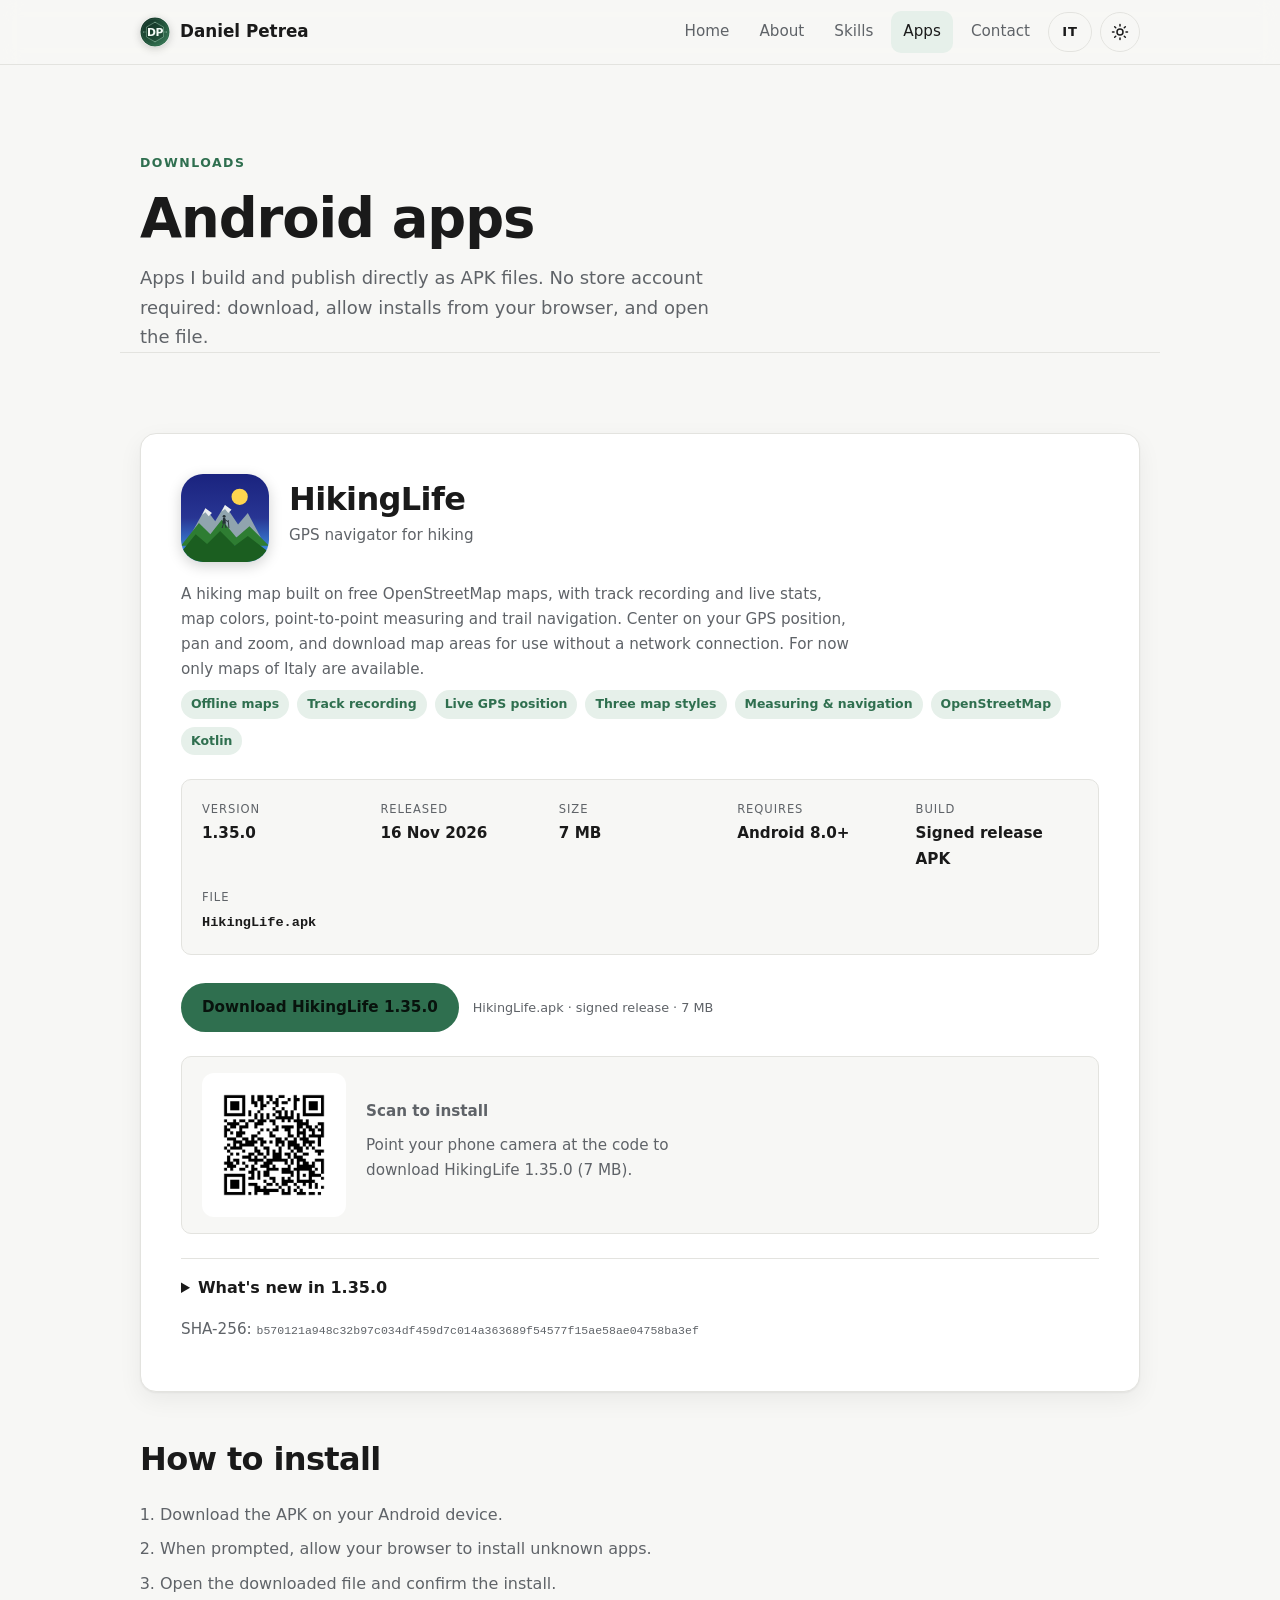
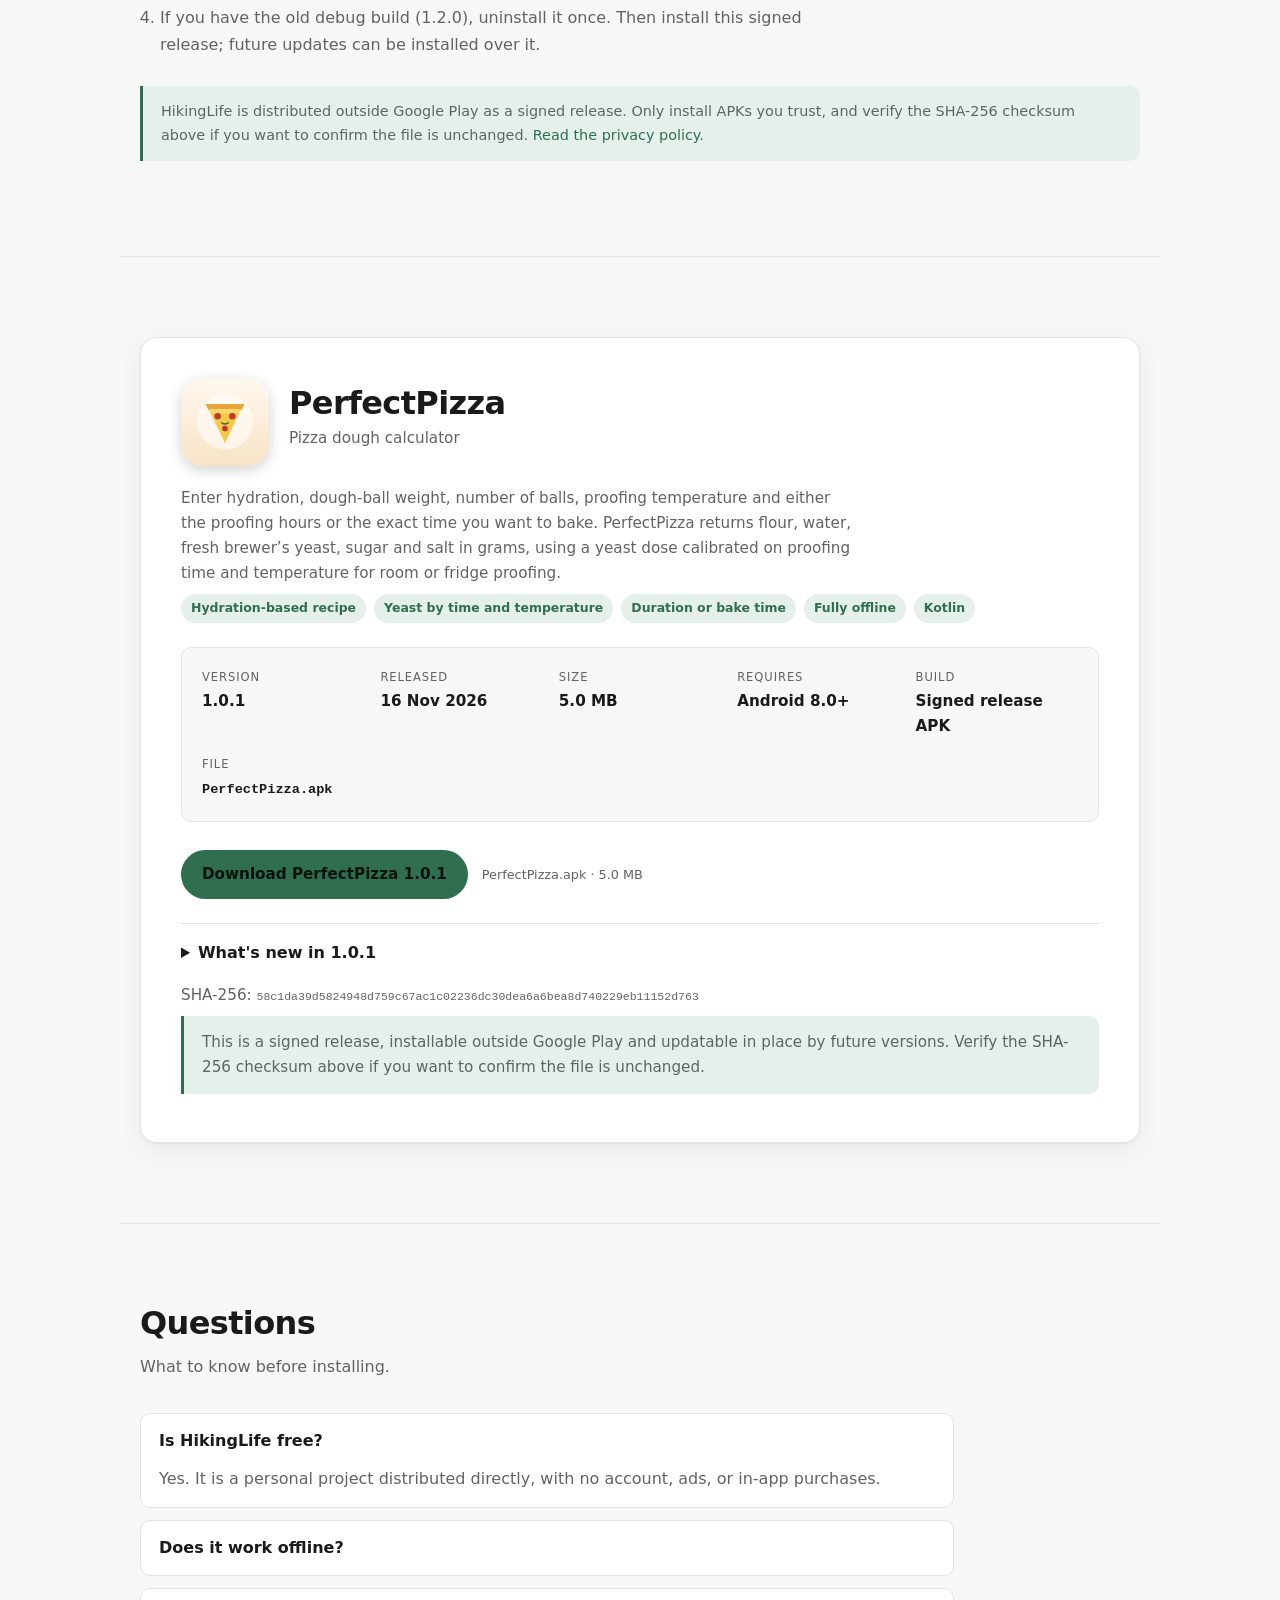
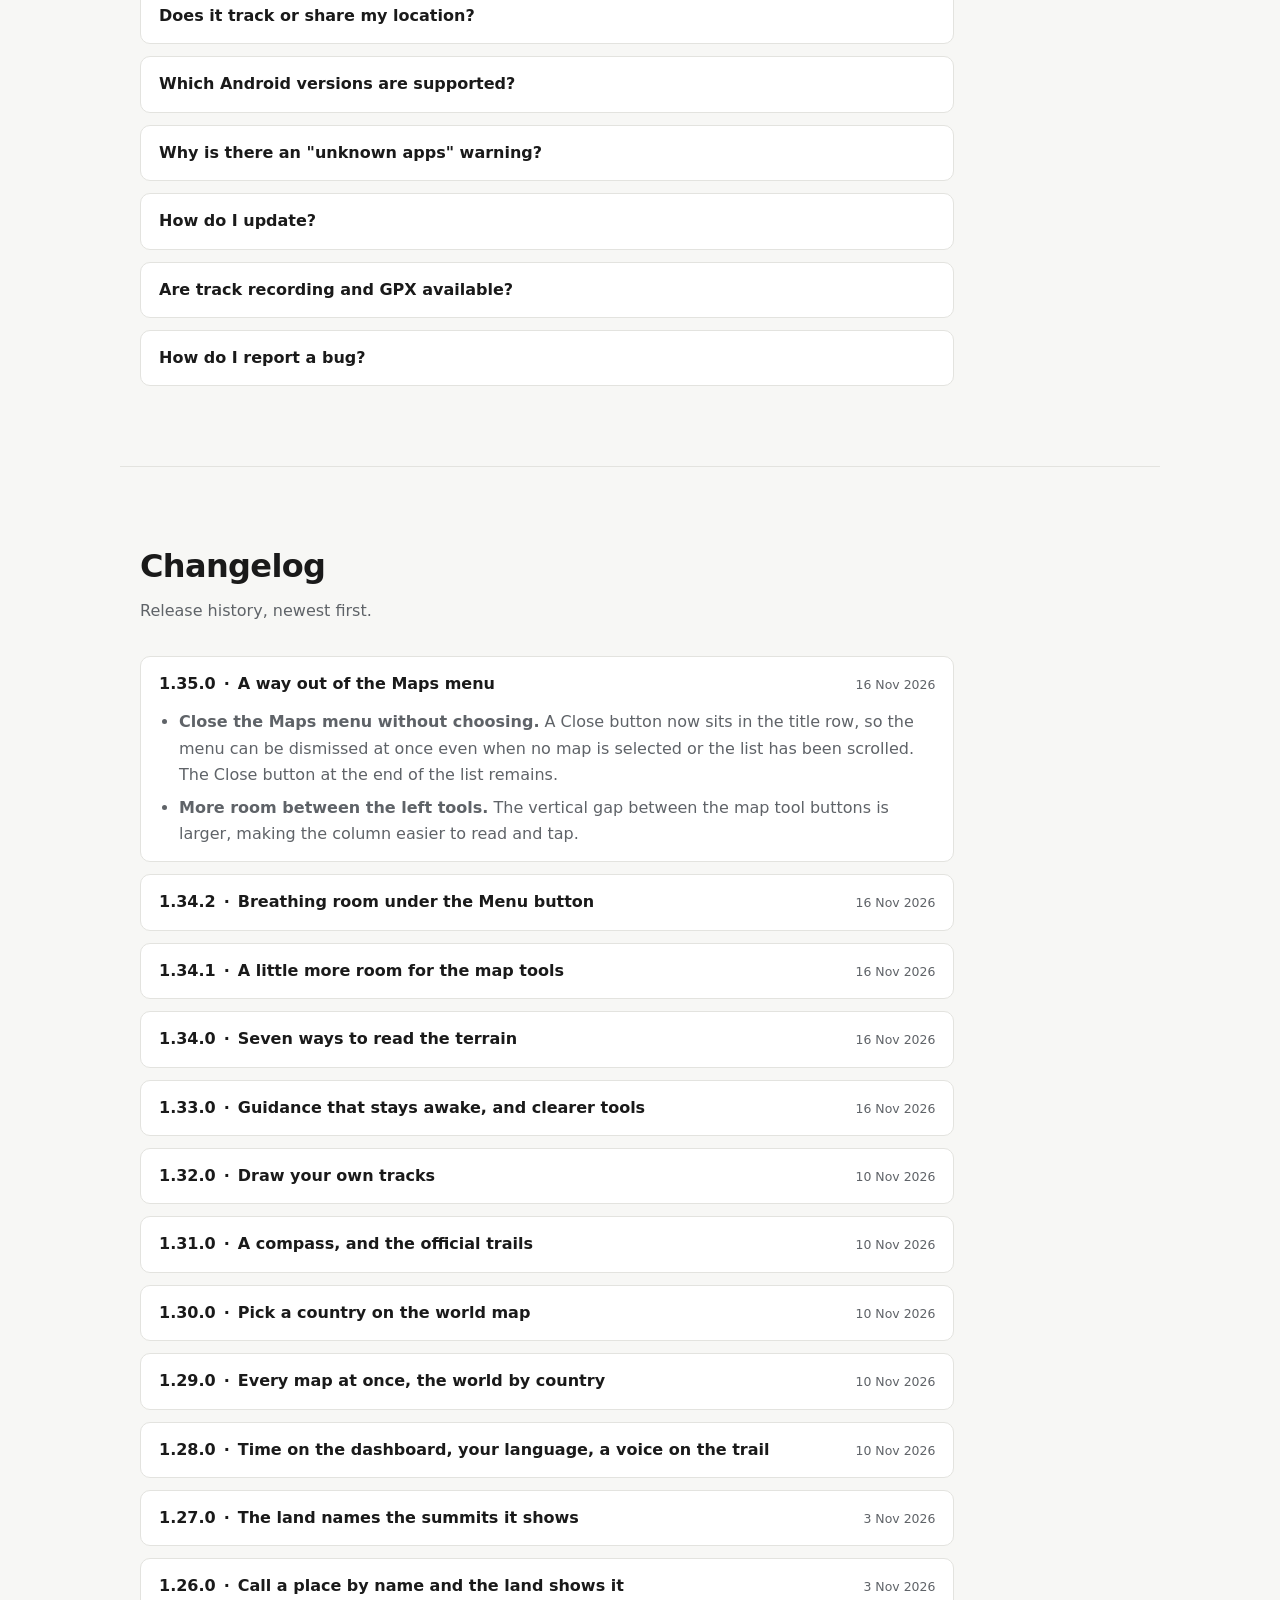
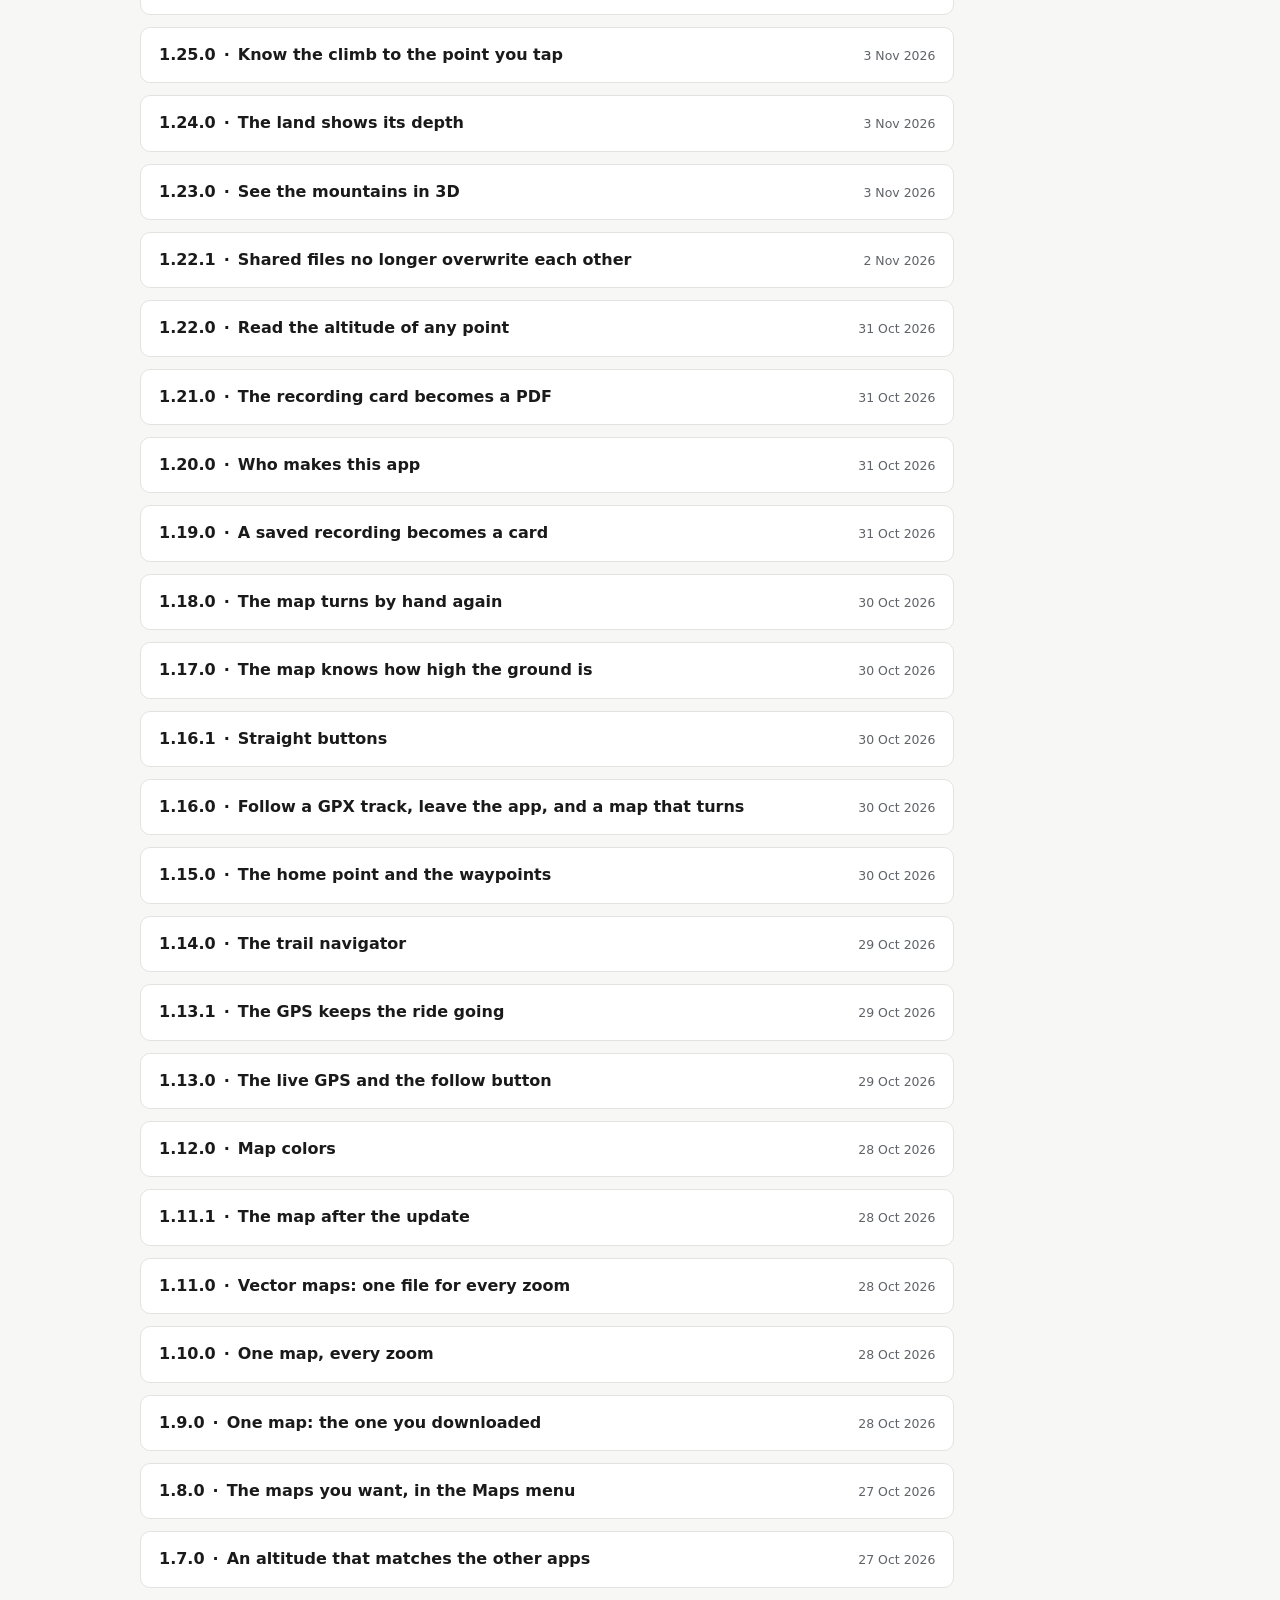
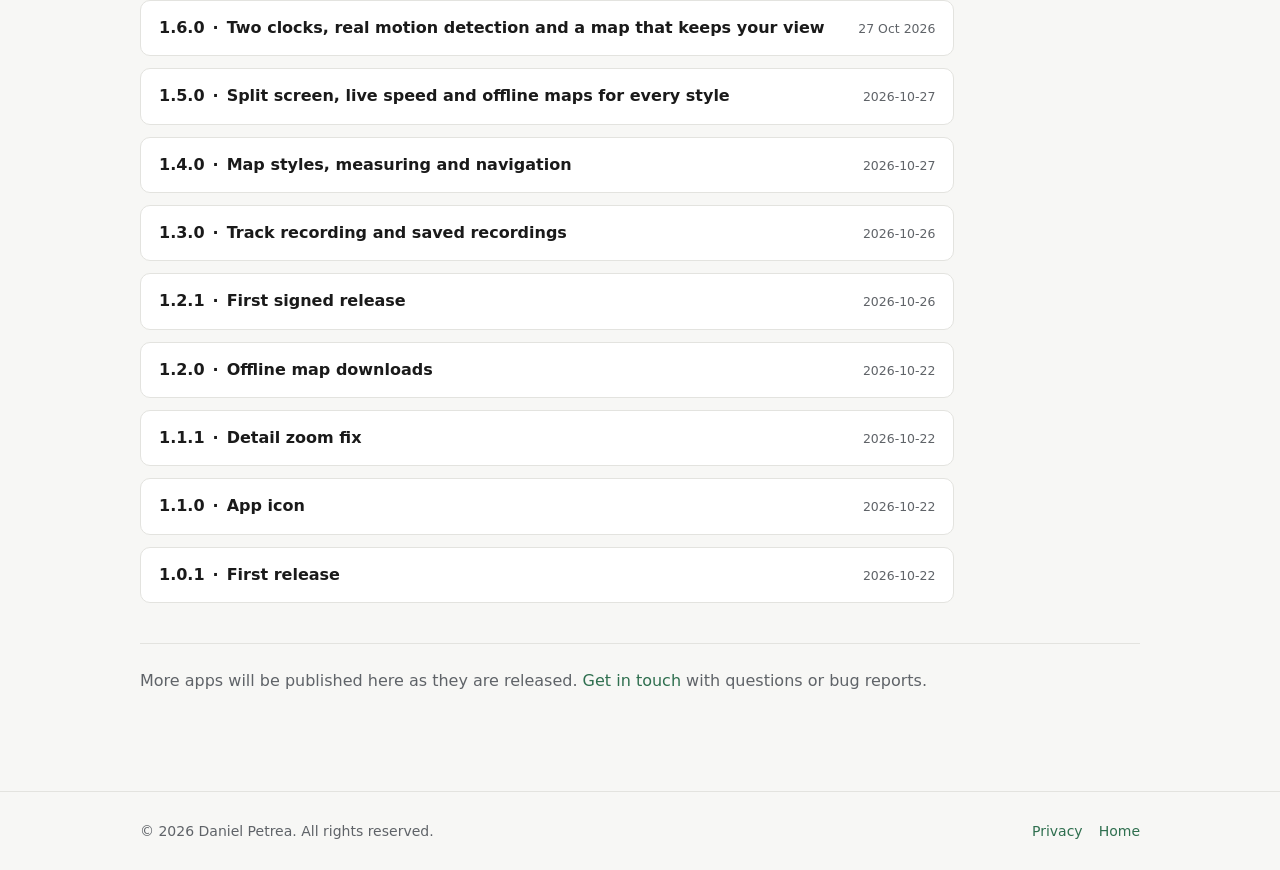
==== commit db9e6fd8: "Publish HikingLife 1.35.0" ====
--- a/apps.html
+++ b/apps.html
@@ -77,7 +77,7 @@
         </ul>
 
         <dl class="app-details">
-          <div><dt data-i18n="detail.version">Version</dt><dd>1.34.2</dd></div>
+          <div><dt data-i18n="detail.version">Version</dt><dd>1.35.0</dd></div>
           <div><dt data-i18n="detail.released">Released</dt><dd data-i18n="detail.released.value">16 Nov 2026</dd></div>
           <div><dt data-i18n="detail.size">Size</dt><dd>7 MB</dd></div>
           <div><dt data-i18n="detail.requires">Requires</dt><dd>Android 8.0+</dd></div>
@@ -86,7 +86,7 @@
         </dl>
 
         <div class="app-actions">
-          <a class="btn btn-primary" href="apk/HikingLife.apk" download="HikingLife-1.34.2.apk" data-i18n="hiking.download">Download HikingLife 1.34.2</a>
+          <a class="btn btn-primary" href="apk/HikingLife.apk" download="HikingLife-1.35.0.apk" data-i18n="hiking.download">Download HikingLife 1.35.0</a>
           <span class="app-file">HikingLife.apk · signed release · 7 MB</span>
         </div>
 
@@ -94,21 +94,22 @@
           <img class="qr-code" src="assets/hikinglife-qr.png" alt="QR code to download HikingLife" width="144" height="144" data-i18n="qr.alt" data-i18n-attr="alt">
           <div>
             <p class="qr-title" data-i18n="qr.title">Scan to install</p>
-            <p class="qr-caption" data-i18n="qr.caption">Point your phone camera at the code to download HikingLife 1.34.2 (7 MB).</p>
+            <p class="qr-caption" data-i18n="qr.caption">Point your phone camera at the code to download HikingLife 1.35.0 (7 MB).</p>
           </div>
         </div>
 
         <details class="release-notes">
           <!-- release:start -->
-          <summary data-i18n="release.summary">What's new in 1.34.2</summary>
-          <ul>
-            <li data-i18n="release.1" data-i18n-html><strong>Menu label clearance.</strong> The tool column now starts a little lower, with clear space between the Menu label and the first icon.</li>
+          <summary data-i18n="release.summary">What's new in 1.35.0</summary>
+          <ul>
+            <li data-i18n="release.1" data-i18n-html><strong>Close the Maps menu without choosing.</strong> A Close button now sits in the title row, so the menu can be dismissed at once even when no map is selected or the list has been scrolled. The Close button at the end of the list remains.</li>
+            <li data-i18n="release.2" data-i18n-html><strong>More room between the left tools.</strong> The vertical gap between the map tool buttons is larger, making the column easier to read and tap.</li>
           </ul>
           <!-- release:end -->
         </details>
 
         <p class="checksum">
-          SHA-256: <code id="apk-sha256">2341b906424ba4e25292da030e8dac44d59862b6ca31b63c20384591723b64a9</code>
+          SHA-256: <code id="apk-sha256">b570121a948c32b97c034df459d7c014a363689f54577f15ae58ae04758ba3ef</code>
         </p>
       </article>
 
@@ -240,6 +241,13 @@
       <div class="changelog">
         <!-- changelog:start -->
         <details class="changelog-item" open>
+          <summary><strong>1.35.0</strong> · <span data-i18n="changelog.1350.title">A way out of the Maps menu</span> <time datetime="2026-11-16">16 Nov 2026</time></summary>
+          <ul>
+            <li data-i18n="changelog.1350.1" data-i18n-html><strong>Close the Maps menu without choosing.</strong> A Close button now sits in the title row, so the menu can be dismissed at once even when no map is selected or the list has been scrolled. The Close button at the end of the list remains.</li>
+            <li data-i18n="changelog.1350.2" data-i18n-html><strong>More room between the left tools.</strong> The vertical gap between the map tool buttons is larger, making the column easier to read and tap.</li>
+          </ul>
+        </details>
+        <details class="changelog-item">
           <summary><strong>1.34.2</strong> · <span data-i18n="changelog.1342.title">Breathing room under the Menu button</span> <time datetime="2026-11-16">16 Nov 2026</time></summary>
           <ul>
             <li data-i18n="changelog.1342.1" data-i18n-html><strong>Menu label clearance.</strong> The tool column now starts a little lower, with clear space between the Menu label and the first icon.</li>
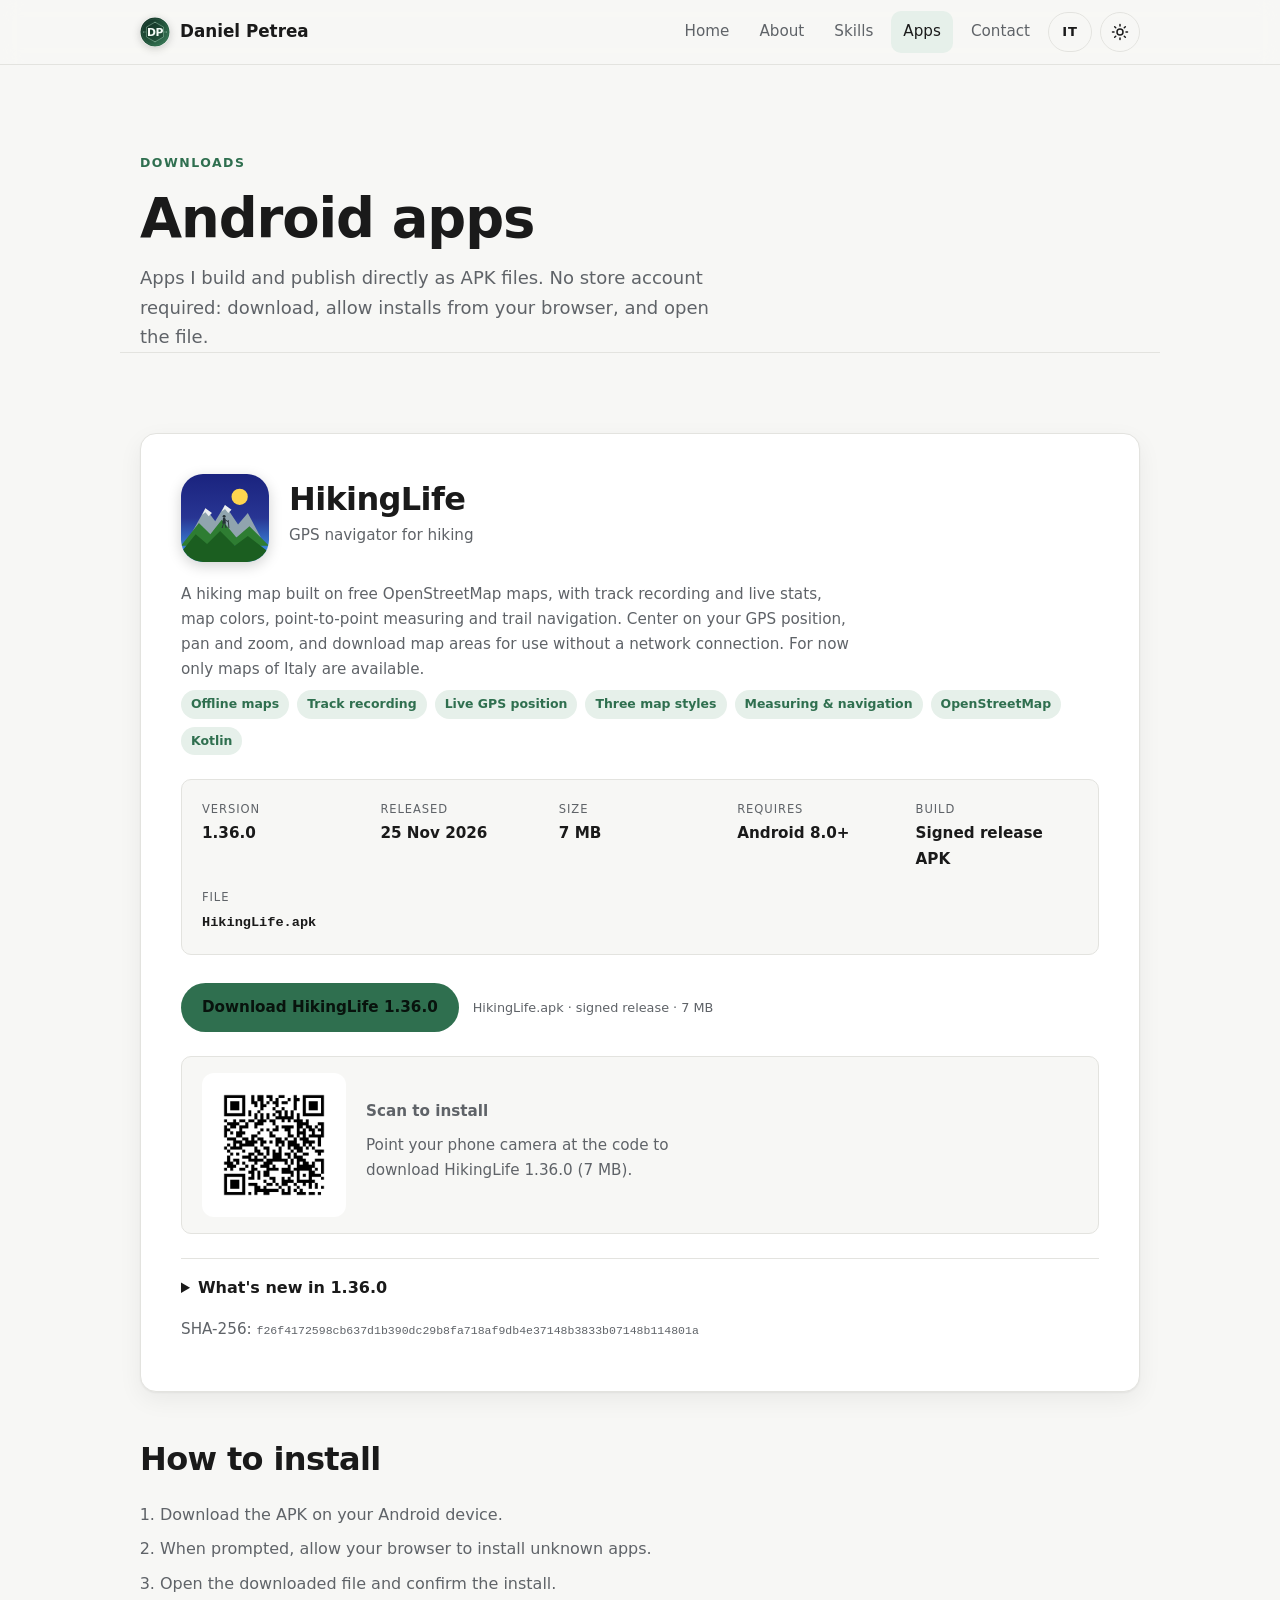
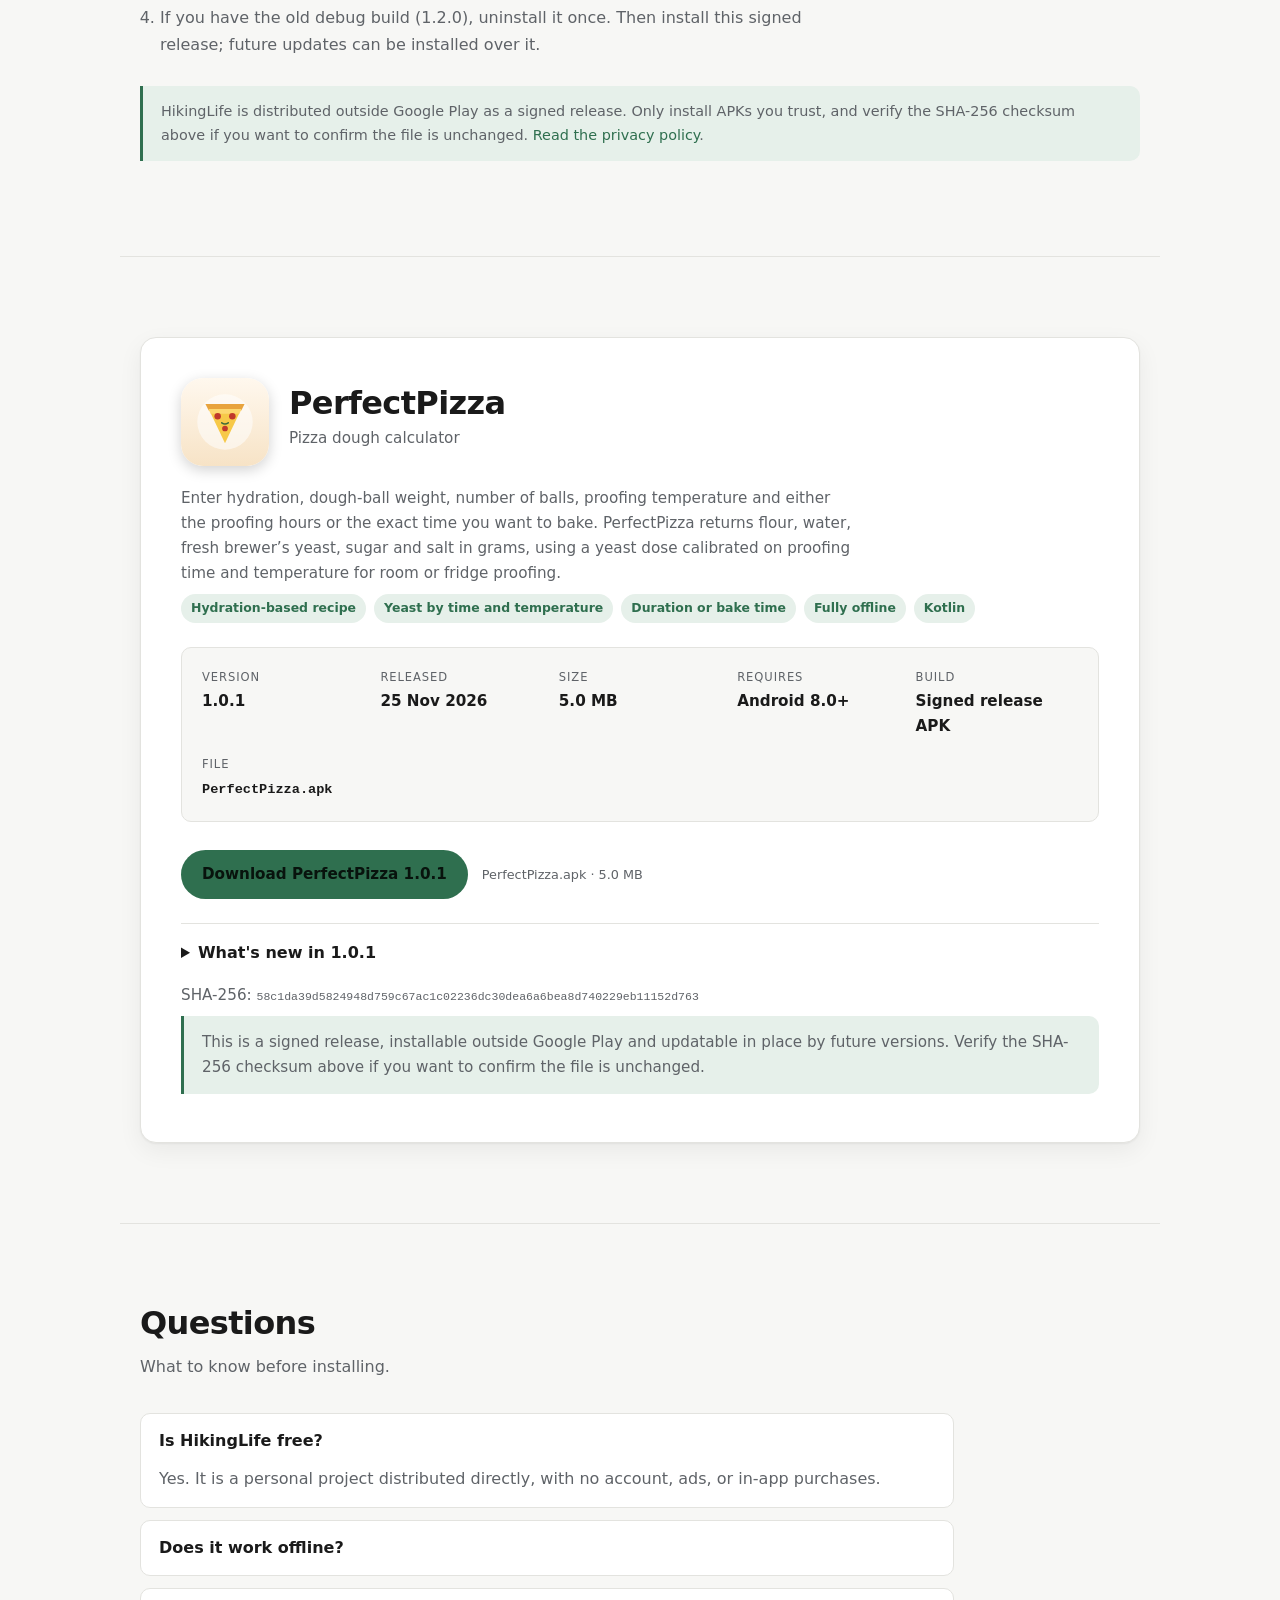
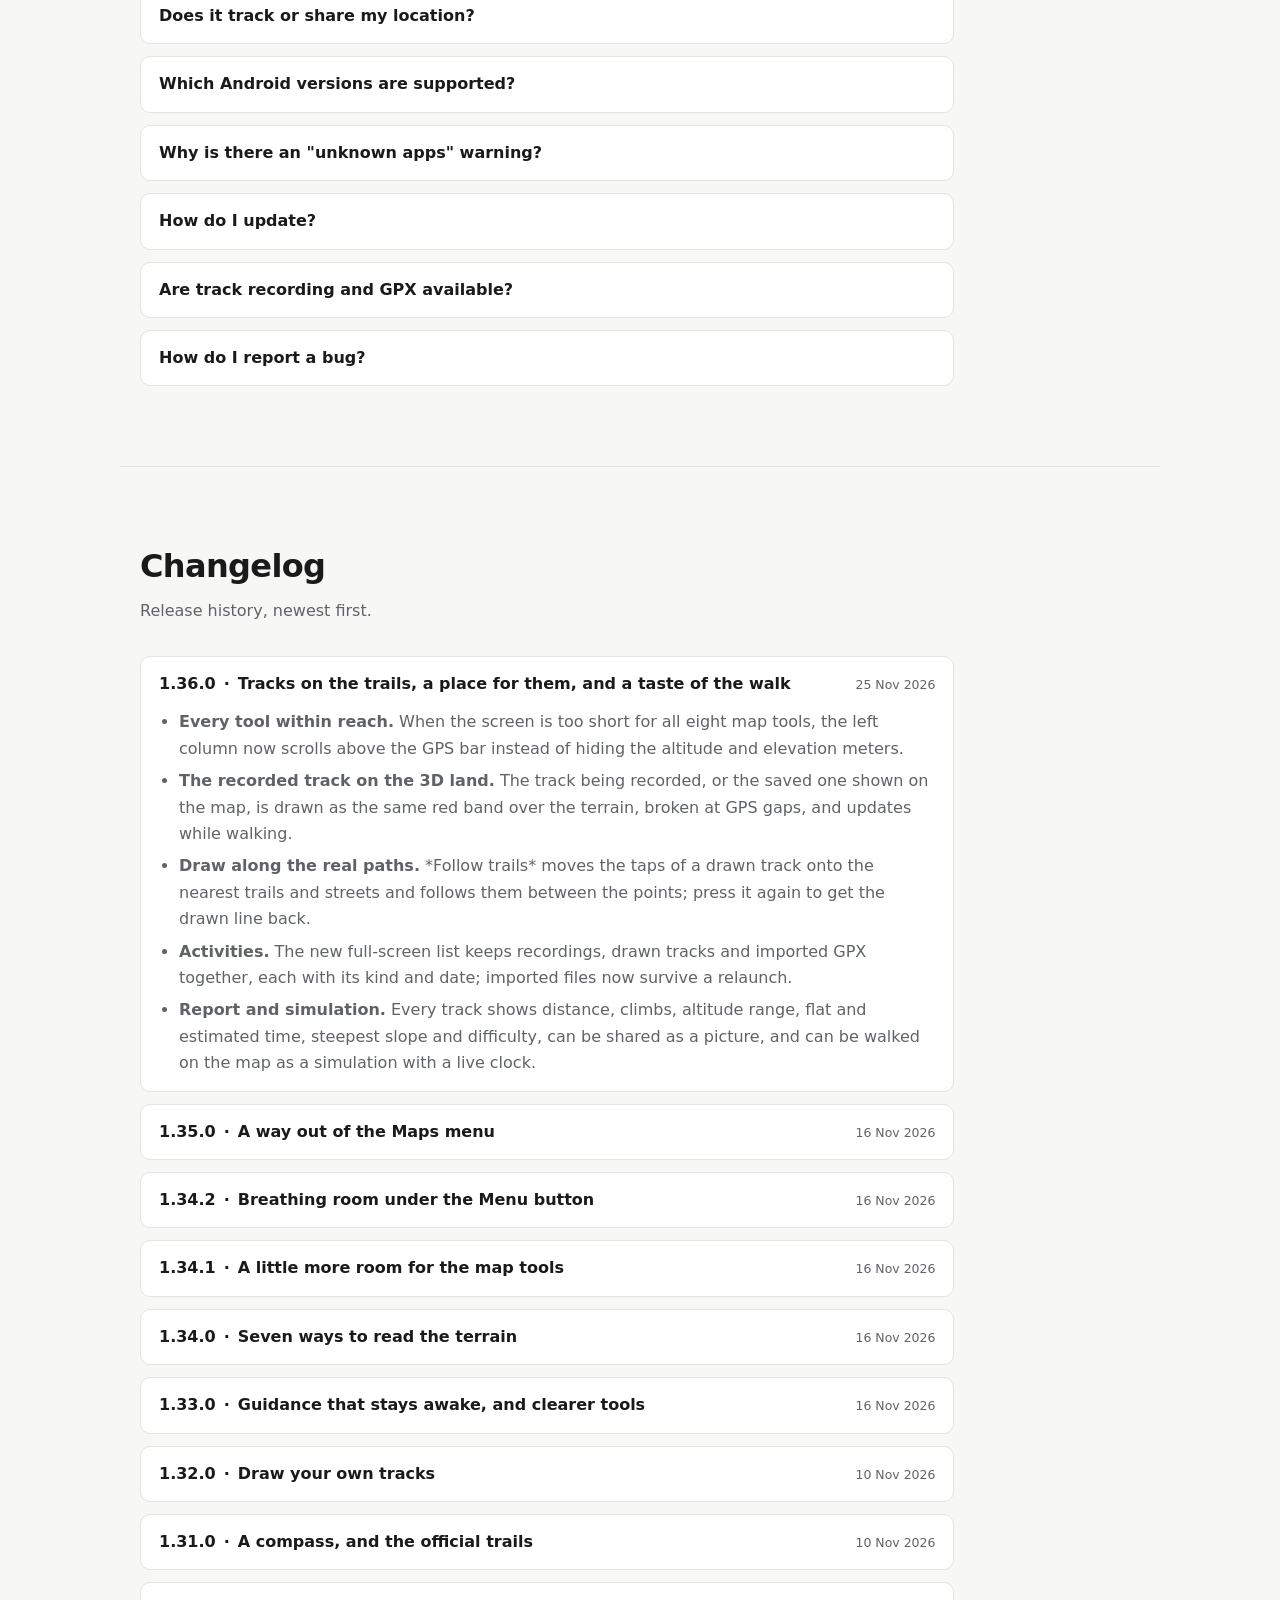
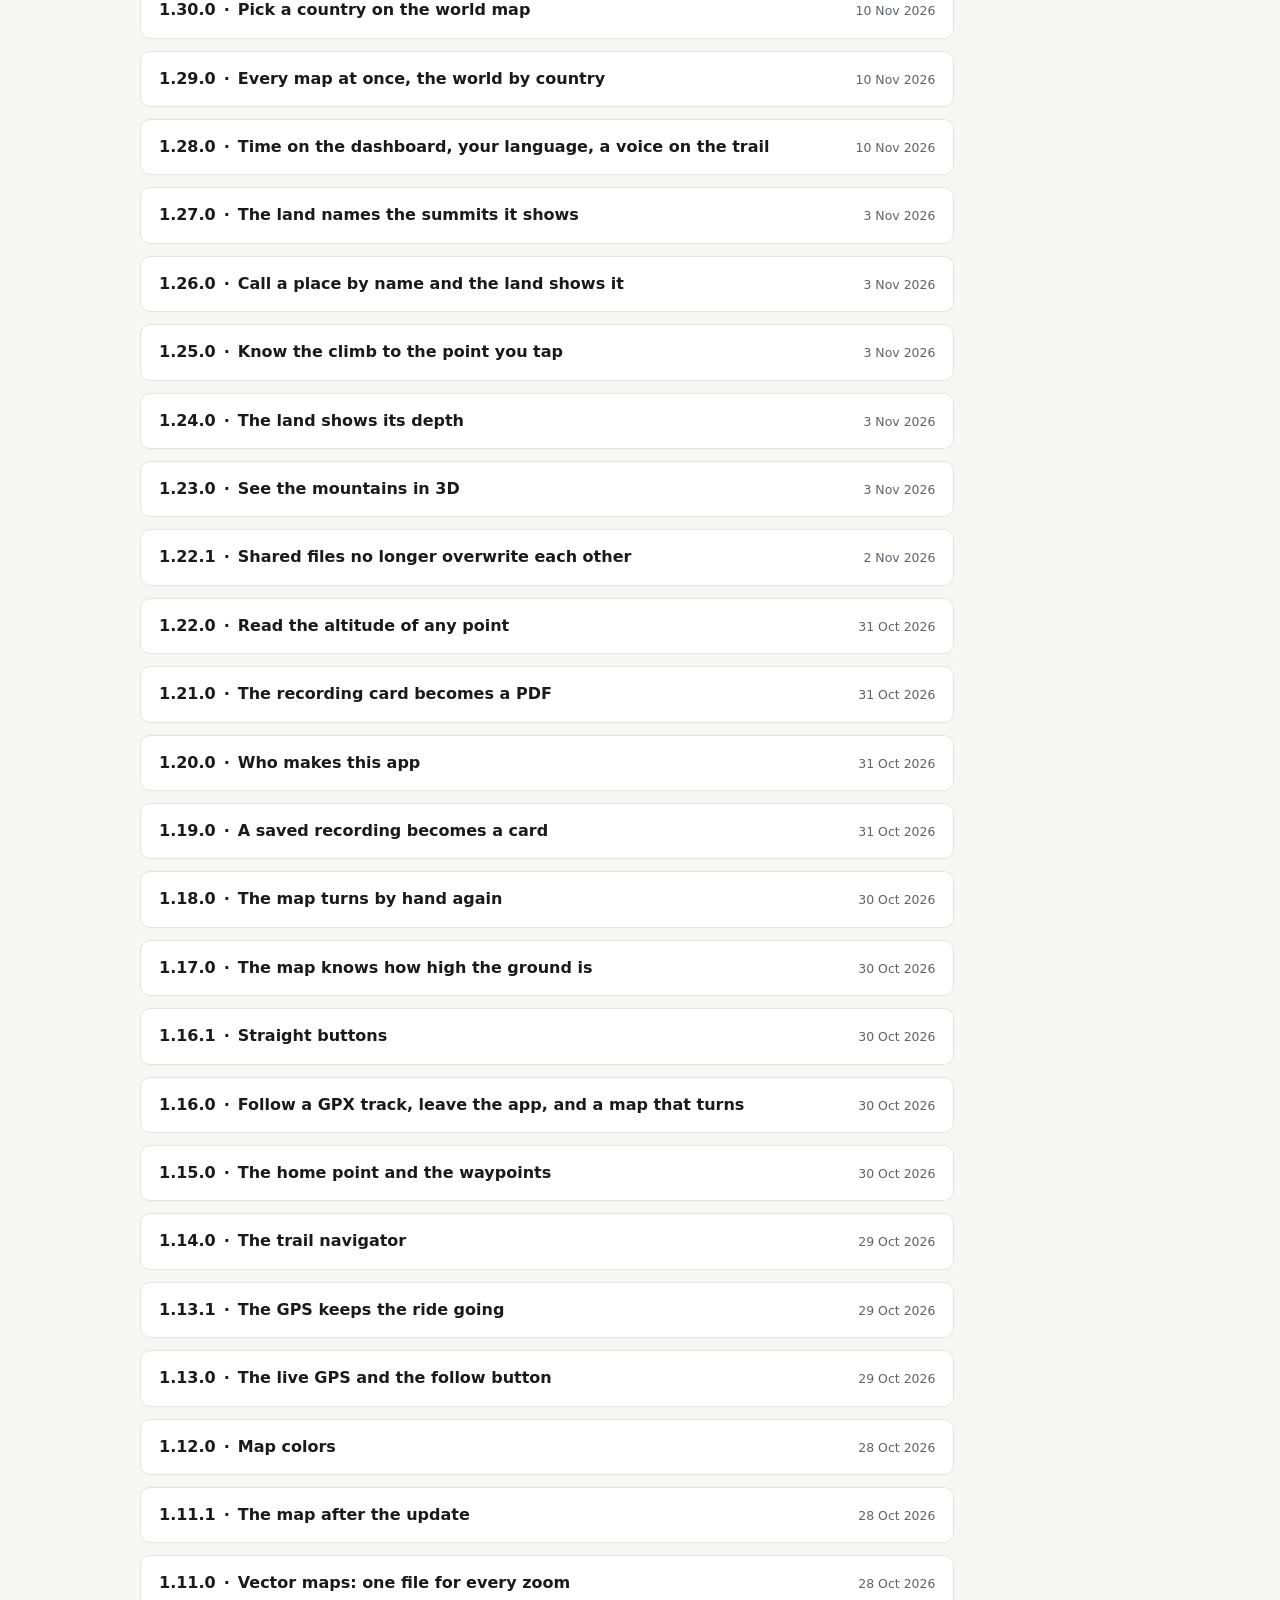
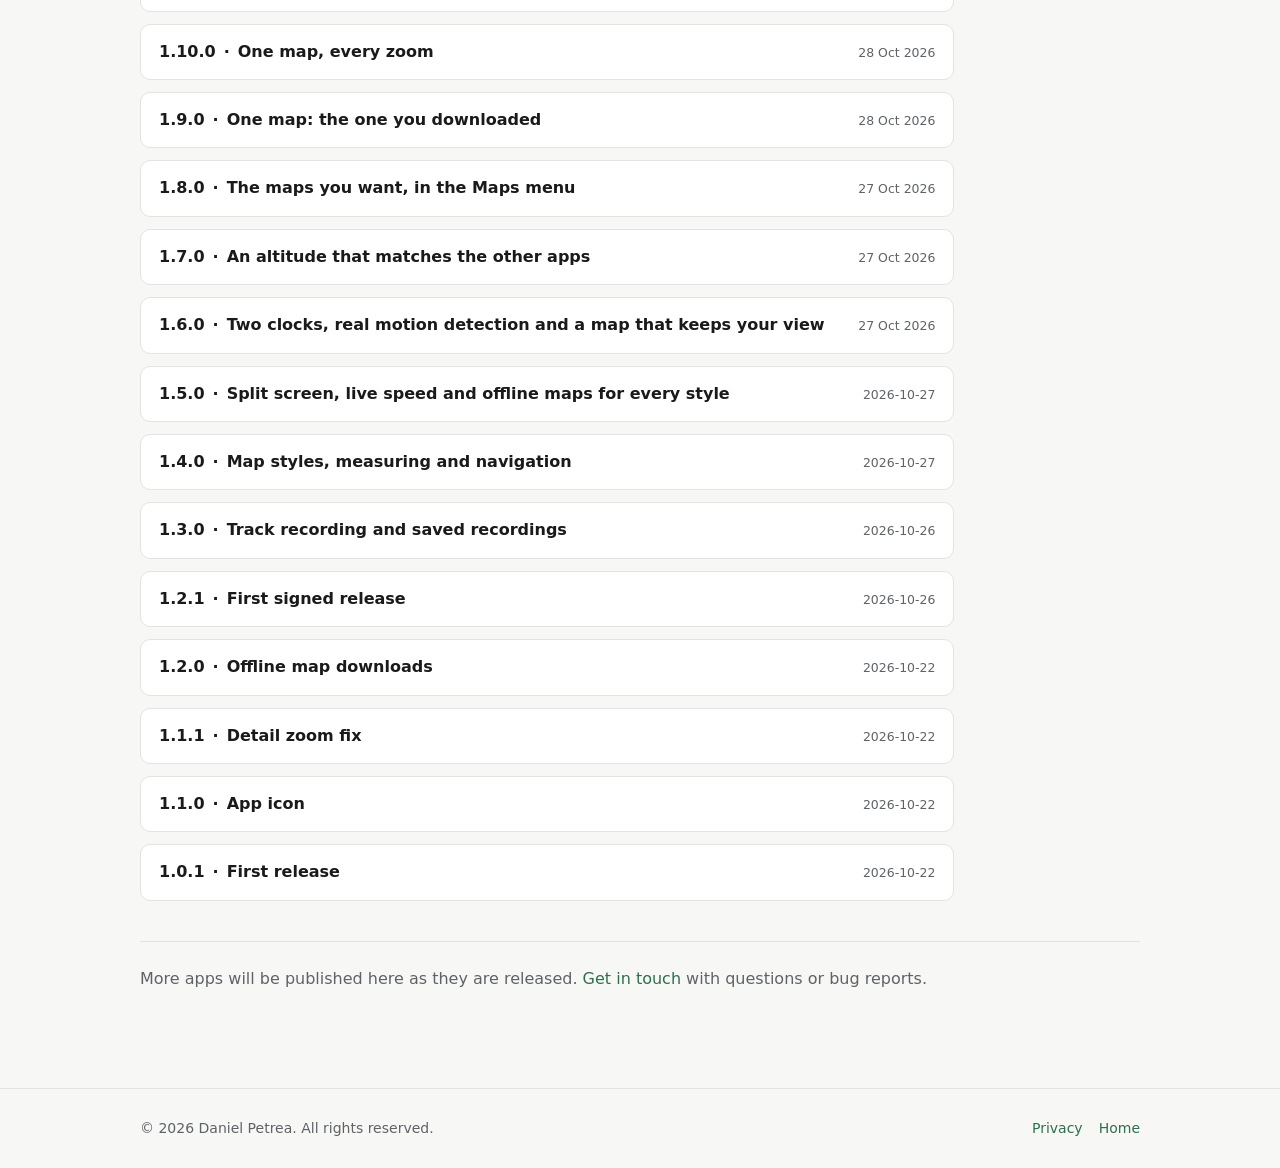
==== commit f1aec8b4: "Publish HikingLife 1.36.0" ====
--- a/apps.html
+++ b/apps.html
@@ -77,8 +77,8 @@
         </ul>
 
         <dl class="app-details">
-          <div><dt data-i18n="detail.version">Version</dt><dd>1.35.0</dd></div>
-          <div><dt data-i18n="detail.released">Released</dt><dd data-i18n="detail.released.value">16 Nov 2026</dd></div>
+          <div><dt data-i18n="detail.version">Version</dt><dd>1.36.0</dd></div>
+          <div><dt data-i18n="detail.released">Released</dt><dd data-i18n="detail.released.value">25 Nov 2026</dd></div>
           <div><dt data-i18n="detail.size">Size</dt><dd>7 MB</dd></div>
           <div><dt data-i18n="detail.requires">Requires</dt><dd>Android 8.0+</dd></div>
           <div><dt data-i18n="detail.build">Build</dt><dd data-i18n="detail.build.value">Signed release APK</dd></div>
@@ -86,7 +86,7 @@
         </dl>
 
         <div class="app-actions">
-          <a class="btn btn-primary" href="apk/HikingLife.apk" download="HikingLife-1.35.0.apk" data-i18n="hiking.download">Download HikingLife 1.35.0</a>
+          <a class="btn btn-primary" href="apk/HikingLife.apk" download="HikingLife-1.36.0.apk" data-i18n="hiking.download">Download HikingLife 1.36.0</a>
           <span class="app-file">HikingLife.apk · signed release · 7 MB</span>
         </div>
 
@@ -94,22 +94,25 @@
           <img class="qr-code" src="assets/hikinglife-qr.png" alt="QR code to download HikingLife" width="144" height="144" data-i18n="qr.alt" data-i18n-attr="alt">
           <div>
             <p class="qr-title" data-i18n="qr.title">Scan to install</p>
-            <p class="qr-caption" data-i18n="qr.caption">Point your phone camera at the code to download HikingLife 1.35.0 (7 MB).</p>
+            <p class="qr-caption" data-i18n="qr.caption">Point your phone camera at the code to download HikingLife 1.36.0 (7 MB).</p>
           </div>
         </div>
 
         <details class="release-notes">
           <!-- release:start -->
-          <summary data-i18n="release.summary">What's new in 1.35.0</summary>
-          <ul>
-            <li data-i18n="release.1" data-i18n-html><strong>Close the Maps menu without choosing.</strong> A Close button now sits in the title row, so the menu can be dismissed at once even when no map is selected or the list has been scrolled. The Close button at the end of the list remains.</li>
-            <li data-i18n="release.2" data-i18n-html><strong>More room between the left tools.</strong> The vertical gap between the map tool buttons is larger, making the column easier to read and tap.</li>
+          <summary data-i18n="release.summary">What's new in 1.36.0</summary>
+          <ul>
+            <li data-i18n="release.1" data-i18n-html><strong>Every tool within reach.</strong> When the screen is too short for all eight map tools, the left column now scrolls above the GPS bar instead of hiding the altitude and elevation meters.</li>
+            <li data-i18n="release.2" data-i18n-html><strong>The recorded track on the 3D land.</strong> The track being recorded, or the saved one shown on the map, is drawn as the same red band over the terrain, broken at GPS gaps, and updates while walking.</li>
+            <li data-i18n="release.3" data-i18n-html><strong>Draw along the real paths.</strong> *Follow trails* moves the taps of a drawn track onto the nearest trails and streets and follows them between the points; press it again to get the drawn line back.</li>
+            <li data-i18n="release.4" data-i18n-html><strong>Activities.</strong> The new full-screen list keeps recordings, drawn tracks and imported GPX together, each with its kind and date; imported files now survive a relaunch.</li>
+            <li data-i18n="release.5" data-i18n-html><strong>Report and simulation.</strong> Every track shows distance, climbs, altitude range, flat and estimated time, steepest slope and difficulty, can be shared as a picture, and can be walked on the map as a simulation with a live clock.</li>
           </ul>
           <!-- release:end -->
         </details>
 
         <p class="checksum">
-          SHA-256: <code id="apk-sha256">b570121a948c32b97c034df459d7c014a363689f54577f15ae58ae04758ba3ef</code>
+          SHA-256: <code id="apk-sha256">f26f4172598cb637d1b390dc29b8fa718af9db4e37148b3833b07148b114801a</code>
         </p>
       </article>
 
@@ -241,6 +244,16 @@
       <div class="changelog">
         <!-- changelog:start -->
         <details class="changelog-item" open>
+          <summary><strong>1.36.0</strong> · <span data-i18n="changelog.1360.title">Tracks on the trails, a place for them, and a taste of the walk</span> <time datetime="2026-11-25">25 Nov 2026</time></summary>
+          <ul>
+            <li data-i18n="changelog.1360.1" data-i18n-html><strong>Every tool within reach.</strong> When the screen is too short for all eight map tools, the left column now scrolls above the GPS bar instead of hiding the altitude and elevation meters.</li>
+            <li data-i18n="changelog.1360.2" data-i18n-html><strong>The recorded track on the 3D land.</strong> The track being recorded, or the saved one shown on the map, is drawn as the same red band over the terrain, broken at GPS gaps, and updates while walking.</li>
+            <li data-i18n="changelog.1360.3" data-i18n-html><strong>Draw along the real paths.</strong> *Follow trails* moves the taps of a drawn track onto the nearest trails and streets and follows them between the points; press it again to get the drawn line back.</li>
+            <li data-i18n="changelog.1360.4" data-i18n-html><strong>Activities.</strong> The new full-screen list keeps recordings, drawn tracks and imported GPX together, each with its kind and date; imported files now survive a relaunch.</li>
+            <li data-i18n="changelog.1360.5" data-i18n-html><strong>Report and simulation.</strong> Every track shows distance, climbs, altitude range, flat and estimated time, steepest slope and difficulty, can be shared as a picture, and can be walked on the map as a simulation with a live clock.</li>
+          </ul>
+        </details>
+        <details class="changelog-item">
           <summary><strong>1.35.0</strong> · <span data-i18n="changelog.1350.title">A way out of the Maps menu</span> <time datetime="2026-11-16">16 Nov 2026</time></summary>
           <ul>
             <li data-i18n="changelog.1350.1" data-i18n-html><strong>Close the Maps menu without choosing.</strong> A Close button now sits in the title row, so the menu can be dismissed at once even when no map is selected or the list has been scrolled. The Close button at the end of the list remains.</li>
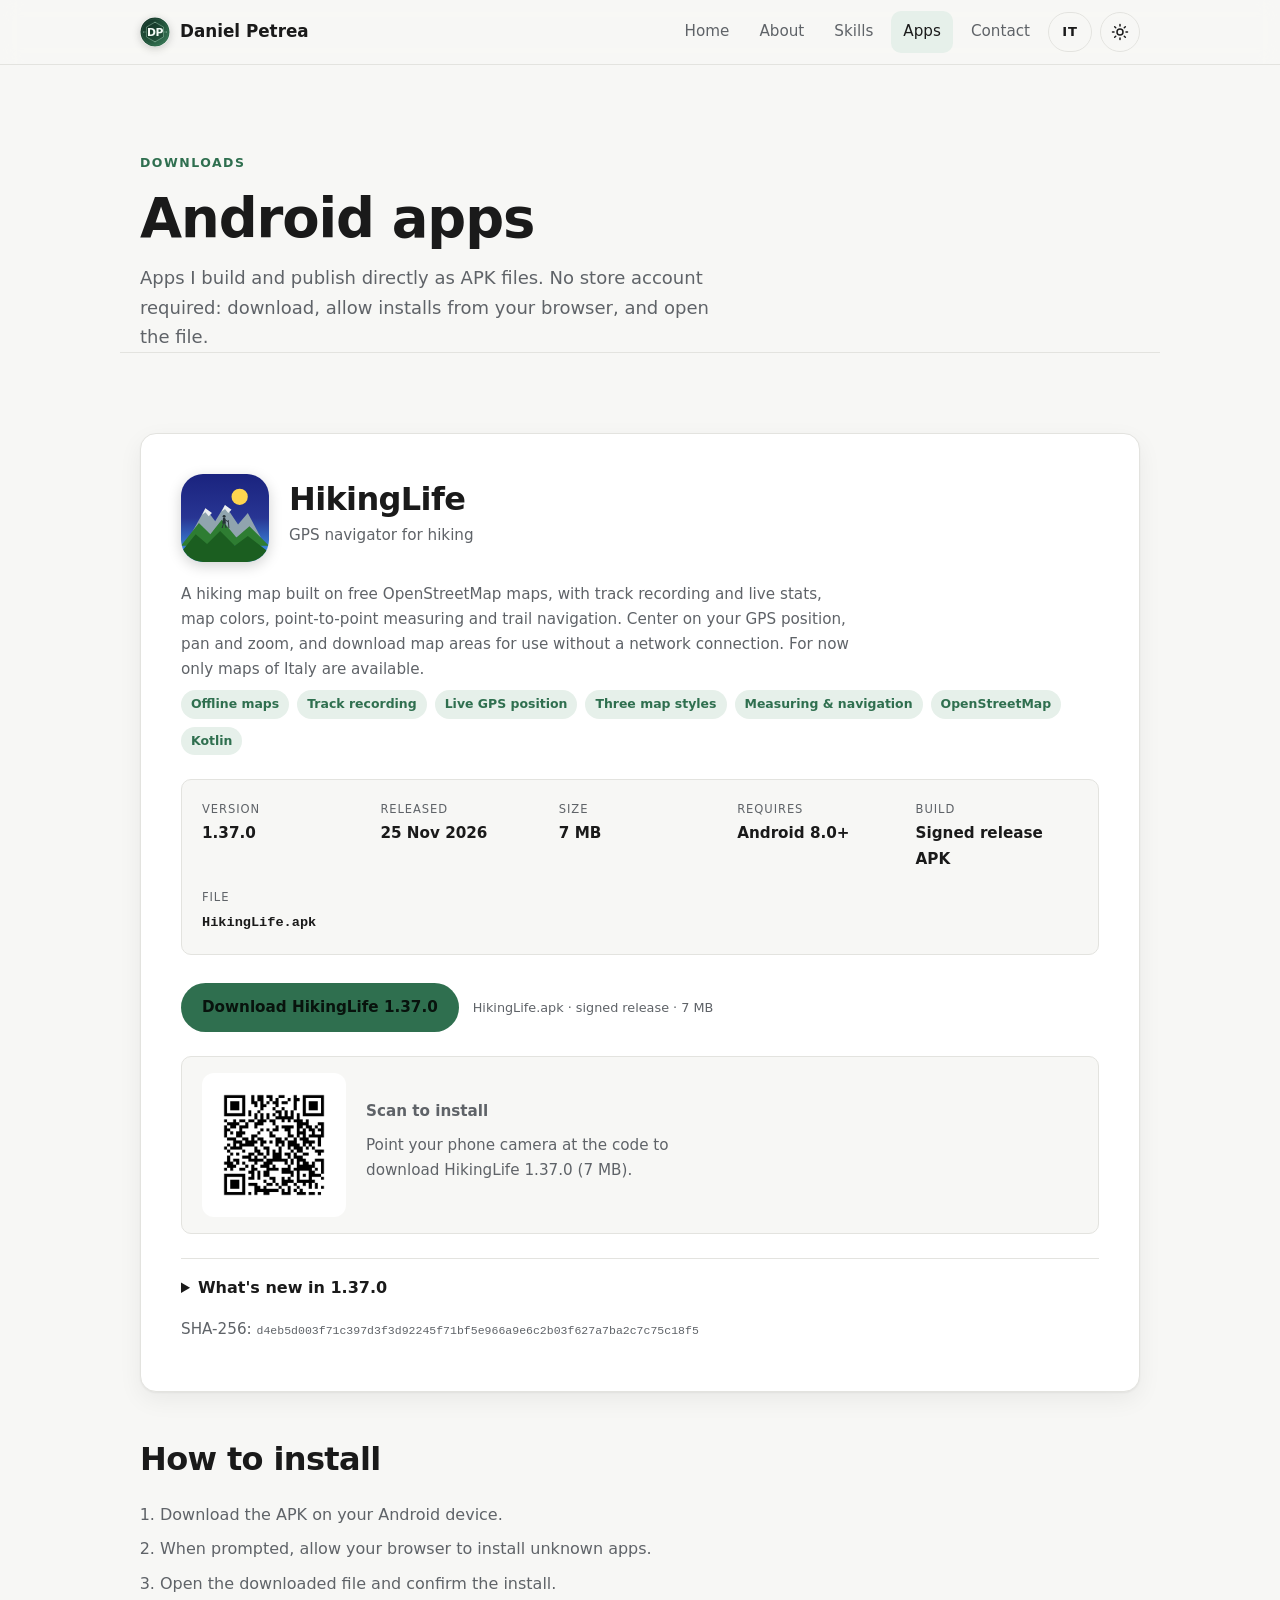
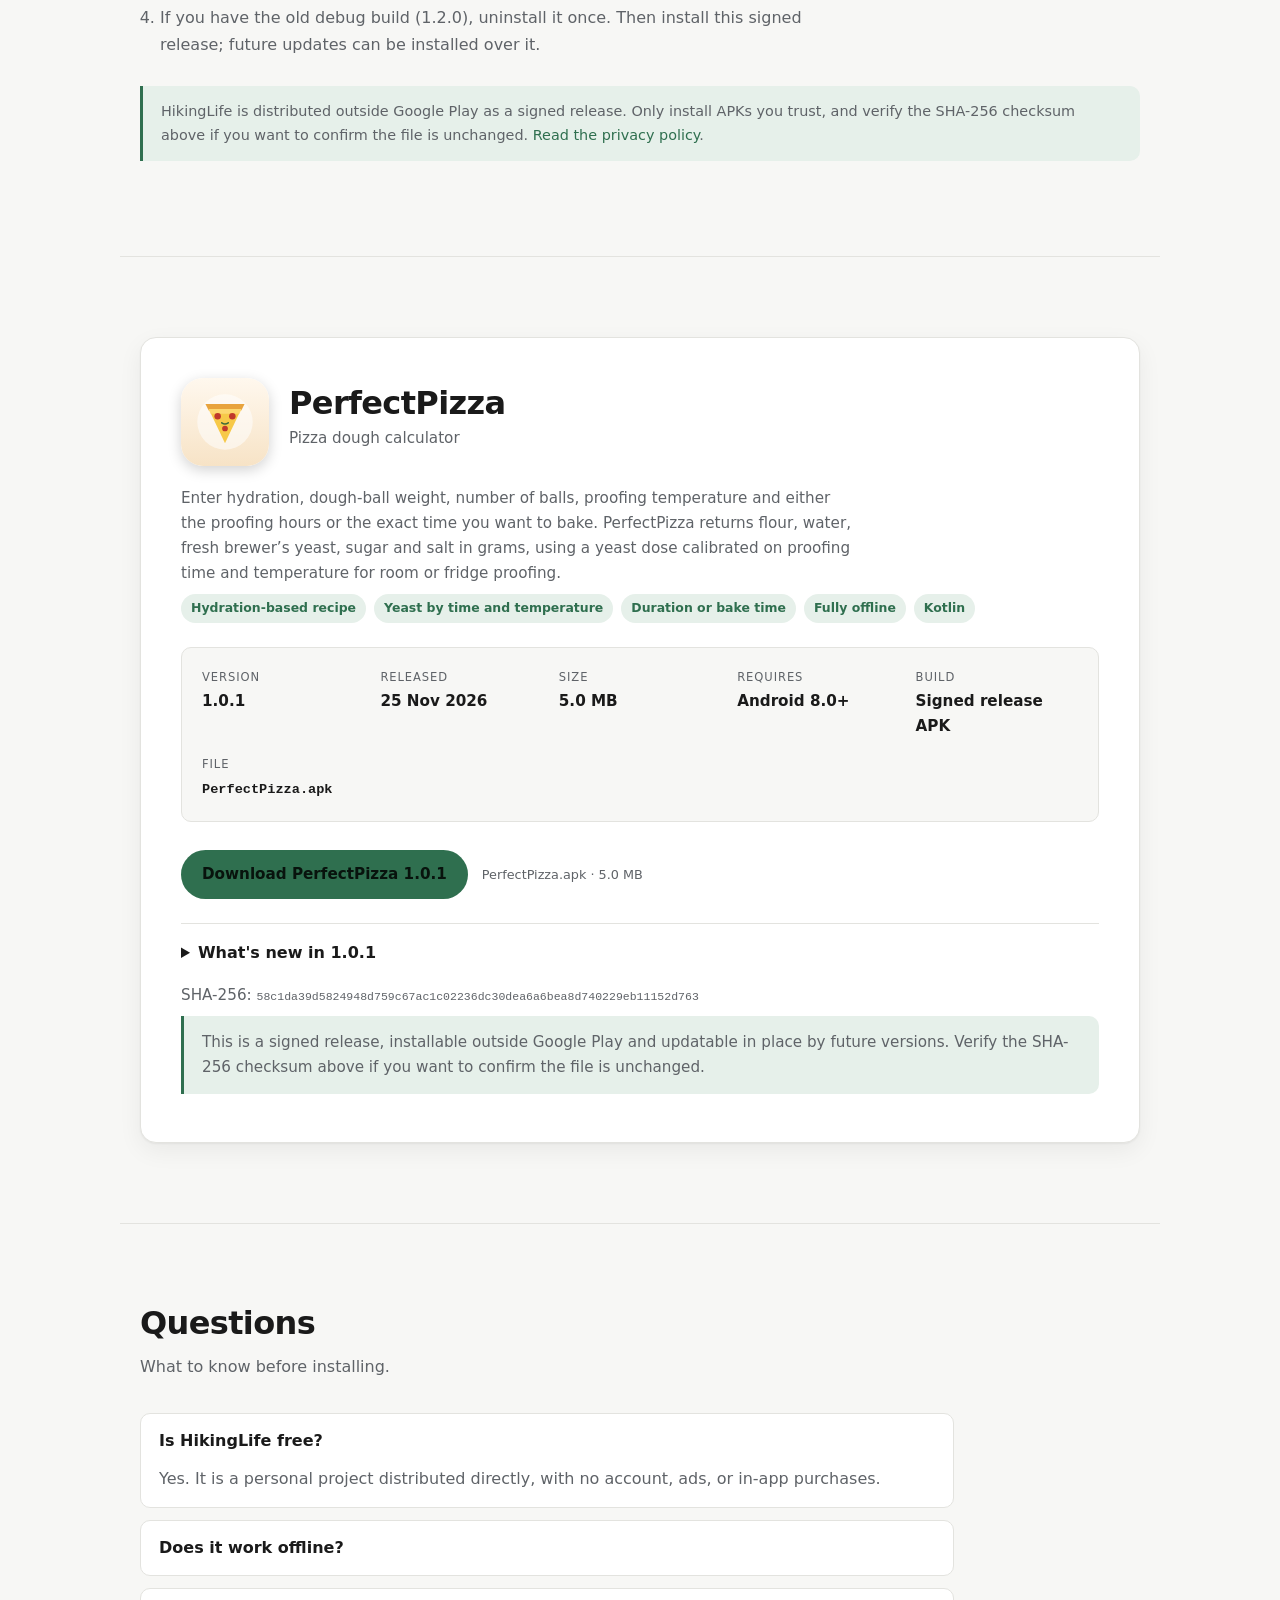
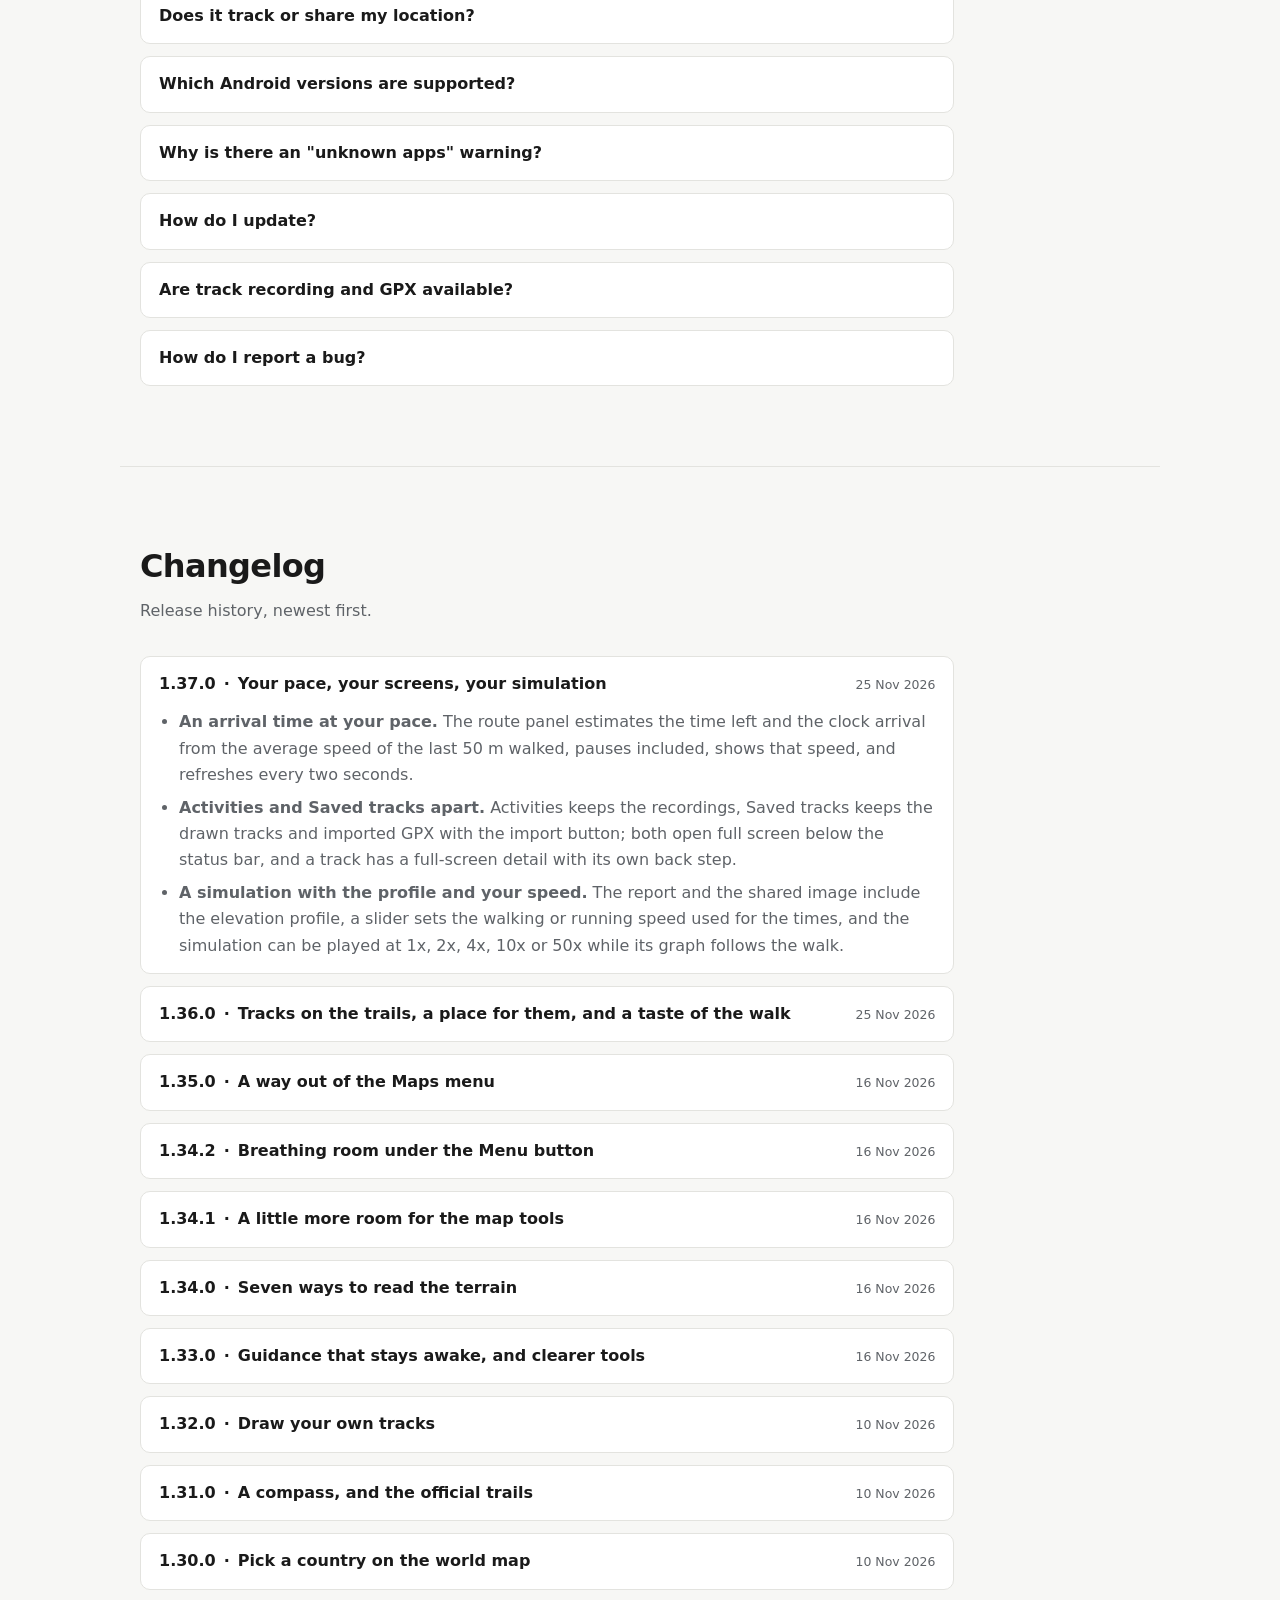
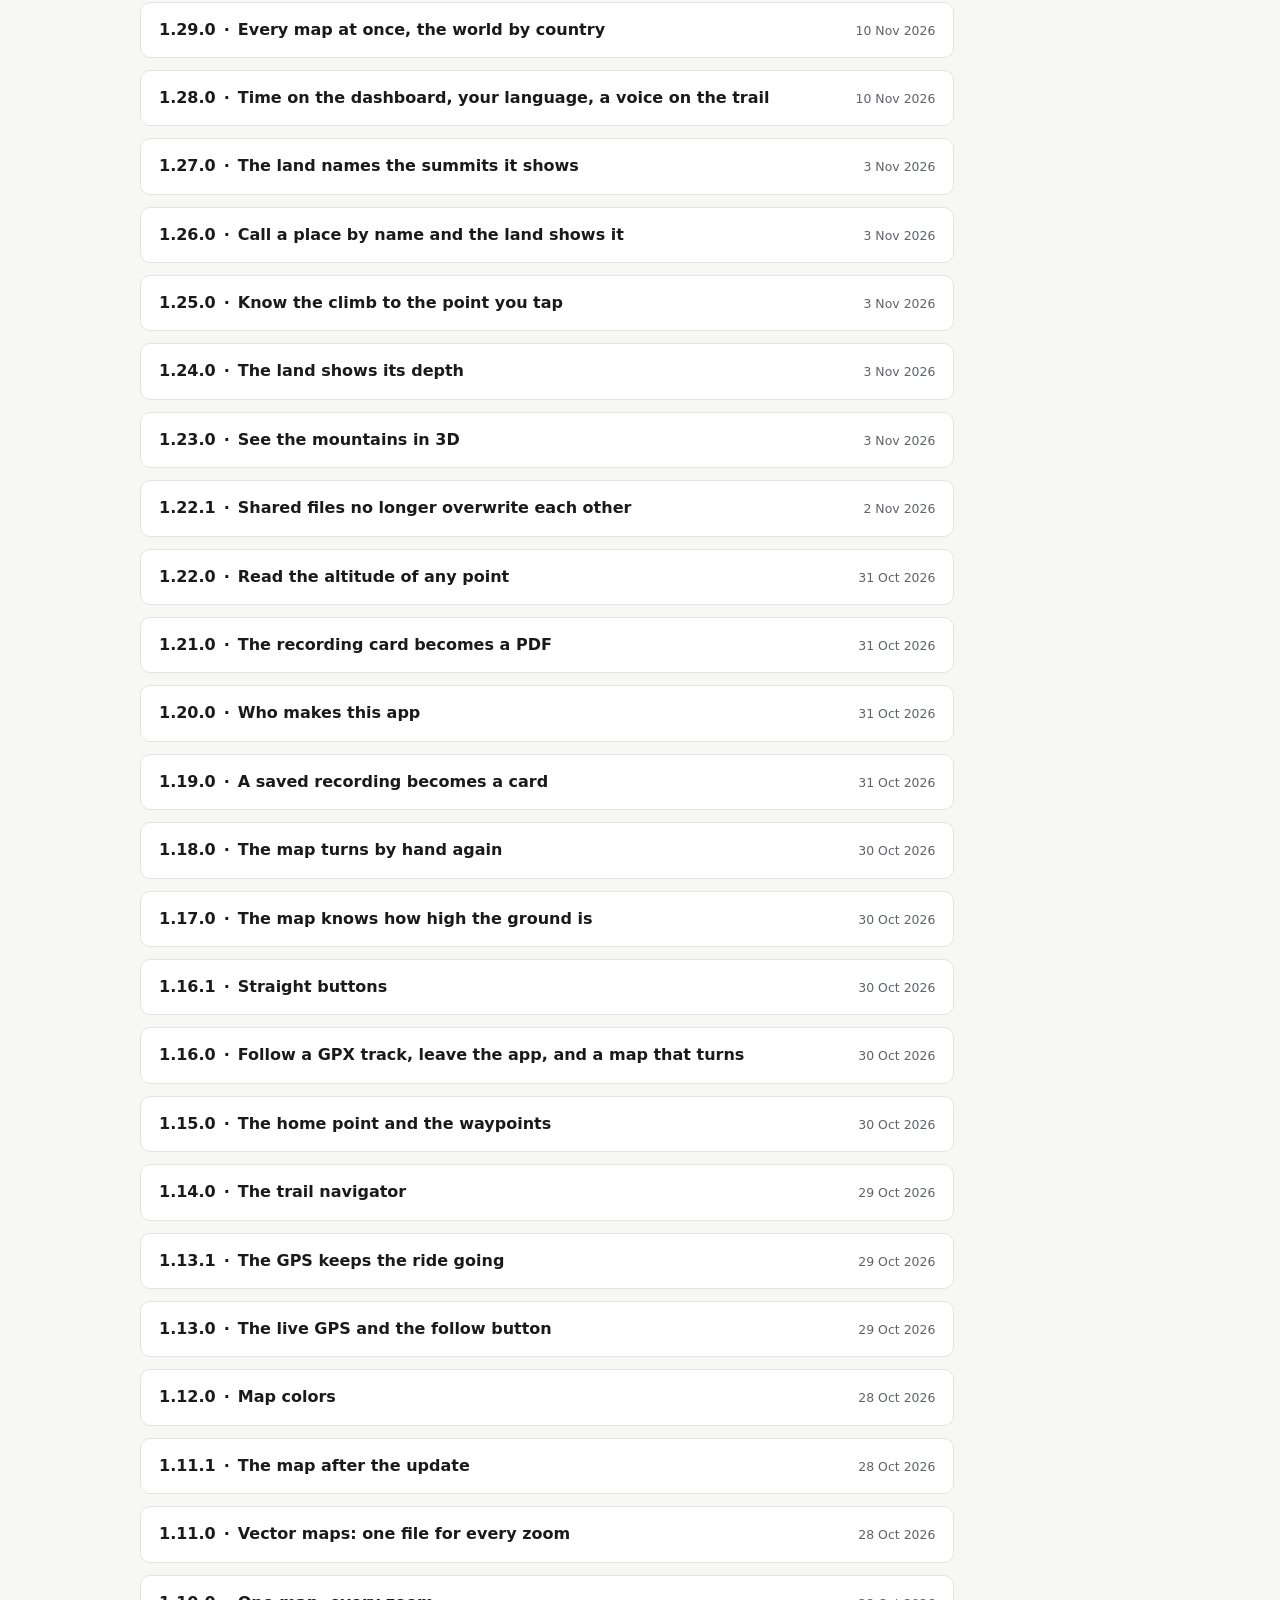
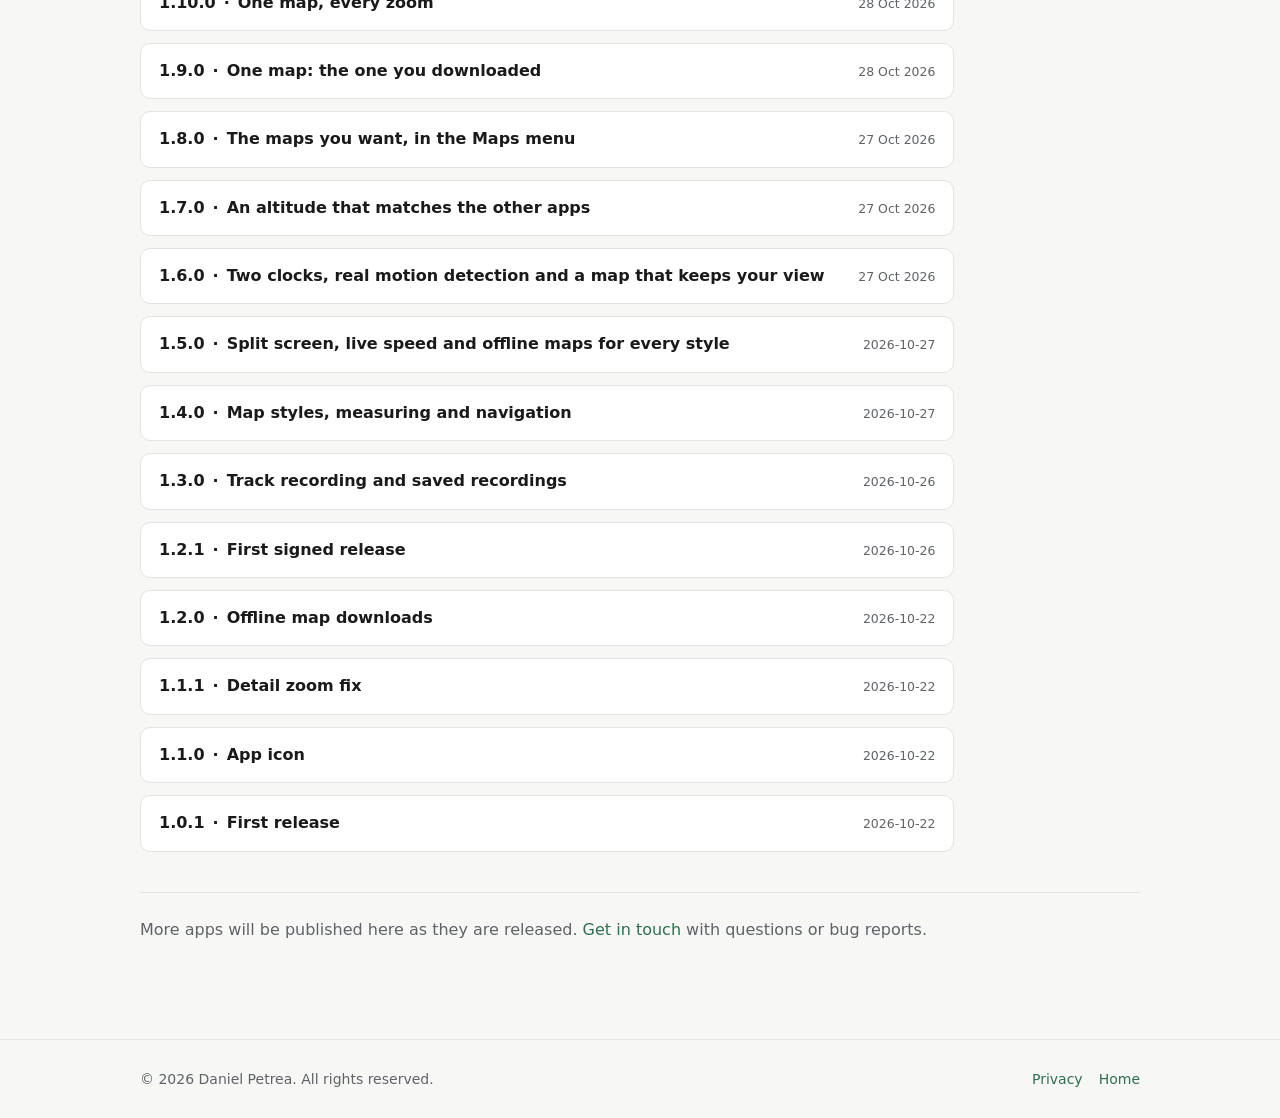
==== commit c965a35b: "Publish HikingLife 1.37.0" ====
--- a/apps.html
+++ b/apps.html
@@ -77,7 +77,7 @@
         </ul>
 
         <dl class="app-details">
-          <div><dt data-i18n="detail.version">Version</dt><dd>1.36.0</dd></div>
+          <div><dt data-i18n="detail.version">Version</dt><dd>1.37.0</dd></div>
           <div><dt data-i18n="detail.released">Released</dt><dd data-i18n="detail.released.value">25 Nov 2026</dd></div>
           <div><dt data-i18n="detail.size">Size</dt><dd>7 MB</dd></div>
           <div><dt data-i18n="detail.requires">Requires</dt><dd>Android 8.0+</dd></div>
@@ -86,7 +86,7 @@
         </dl>
 
         <div class="app-actions">
-          <a class="btn btn-primary" href="apk/HikingLife.apk" download="HikingLife-1.36.0.apk" data-i18n="hiking.download">Download HikingLife 1.36.0</a>
+          <a class="btn btn-primary" href="apk/HikingLife.apk" download="HikingLife-1.37.0.apk" data-i18n="hiking.download">Download HikingLife 1.37.0</a>
           <span class="app-file">HikingLife.apk · signed release · 7 MB</span>
         </div>
 
@@ -94,25 +94,23 @@
           <img class="qr-code" src="assets/hikinglife-qr.png" alt="QR code to download HikingLife" width="144" height="144" data-i18n="qr.alt" data-i18n-attr="alt">
           <div>
             <p class="qr-title" data-i18n="qr.title">Scan to install</p>
-            <p class="qr-caption" data-i18n="qr.caption">Point your phone camera at the code to download HikingLife 1.36.0 (7 MB).</p>
+            <p class="qr-caption" data-i18n="qr.caption">Point your phone camera at the code to download HikingLife 1.37.0 (7 MB).</p>
           </div>
         </div>
 
         <details class="release-notes">
           <!-- release:start -->
-          <summary data-i18n="release.summary">What's new in 1.36.0</summary>
-          <ul>
-            <li data-i18n="release.1" data-i18n-html><strong>Every tool within reach.</strong> When the screen is too short for all eight map tools, the left column now scrolls above the GPS bar instead of hiding the altitude and elevation meters.</li>
-            <li data-i18n="release.2" data-i18n-html><strong>The recorded track on the 3D land.</strong> The track being recorded, or the saved one shown on the map, is drawn as the same red band over the terrain, broken at GPS gaps, and updates while walking.</li>
-            <li data-i18n="release.3" data-i18n-html><strong>Draw along the real paths.</strong> *Follow trails* moves the taps of a drawn track onto the nearest trails and streets and follows them between the points; press it again to get the drawn line back.</li>
-            <li data-i18n="release.4" data-i18n-html><strong>Activities.</strong> The new full-screen list keeps recordings, drawn tracks and imported GPX together, each with its kind and date; imported files now survive a relaunch.</li>
-            <li data-i18n="release.5" data-i18n-html><strong>Report and simulation.</strong> Every track shows distance, climbs, altitude range, flat and estimated time, steepest slope and difficulty, can be shared as a picture, and can be walked on the map as a simulation with a live clock.</li>
+          <summary data-i18n="release.summary">What's new in 1.37.0</summary>
+          <ul>
+            <li data-i18n="release.1" data-i18n-html><strong>An arrival time at your pace.</strong> The route panel estimates the time left and the clock arrival from the average speed of the last 50 m walked, pauses included, shows that speed, and refreshes every two seconds.</li>
+            <li data-i18n="release.2" data-i18n-html><strong>Activities and Saved tracks apart.</strong> Activities keeps the recordings, Saved tracks keeps the drawn tracks and imported GPX with the import button; both open full screen below the status bar, and a track has a full-screen detail with its own back step.</li>
+            <li data-i18n="release.3" data-i18n-html><strong>A simulation with the profile and your speed.</strong> The report and the shared image include the elevation profile, a slider sets the walking or running speed used for the times, and the simulation can be played at 1x, 2x, 4x, 10x or 50x while its graph follows the walk.</li>
           </ul>
           <!-- release:end -->
         </details>
 
         <p class="checksum">
-          SHA-256: <code id="apk-sha256">f26f4172598cb637d1b390dc29b8fa718af9db4e37148b3833b07148b114801a</code>
+          SHA-256: <code id="apk-sha256">d4eb5d003f71c397d3f3d92245f71bf5e966a9e6c2b03f627a7ba2c7c75c18f5</code>
         </p>
       </article>
 
@@ -244,6 +242,14 @@
       <div class="changelog">
         <!-- changelog:start -->
         <details class="changelog-item" open>
+          <summary><strong>1.37.0</strong> · <span data-i18n="changelog.1370.title">Your pace, your screens, your simulation</span> <time datetime="2026-11-25">25 Nov 2026</time></summary>
+          <ul>
+            <li data-i18n="changelog.1370.1" data-i18n-html><strong>An arrival time at your pace.</strong> The route panel estimates the time left and the clock arrival from the average speed of the last 50 m walked, pauses included, shows that speed, and refreshes every two seconds.</li>
+            <li data-i18n="changelog.1370.2" data-i18n-html><strong>Activities and Saved tracks apart.</strong> Activities keeps the recordings, Saved tracks keeps the drawn tracks and imported GPX with the import button; both open full screen below the status bar, and a track has a full-screen detail with its own back step.</li>
+            <li data-i18n="changelog.1370.3" data-i18n-html><strong>A simulation with the profile and your speed.</strong> The report and the shared image include the elevation profile, a slider sets the walking or running speed used for the times, and the simulation can be played at 1x, 2x, 4x, 10x or 50x while its graph follows the walk.</li>
+          </ul>
+        </details>
+        <details class="changelog-item">
           <summary><strong>1.36.0</strong> · <span data-i18n="changelog.1360.title">Tracks on the trails, a place for them, and a taste of the walk</span> <time datetime="2026-11-25">25 Nov 2026</time></summary>
           <ul>
             <li data-i18n="changelog.1360.1" data-i18n-html><strong>Every tool within reach.</strong> When the screen is too short for all eight map tools, the left column now scrolls above the GPS bar instead of hiding the altitude and elevation meters.</li>
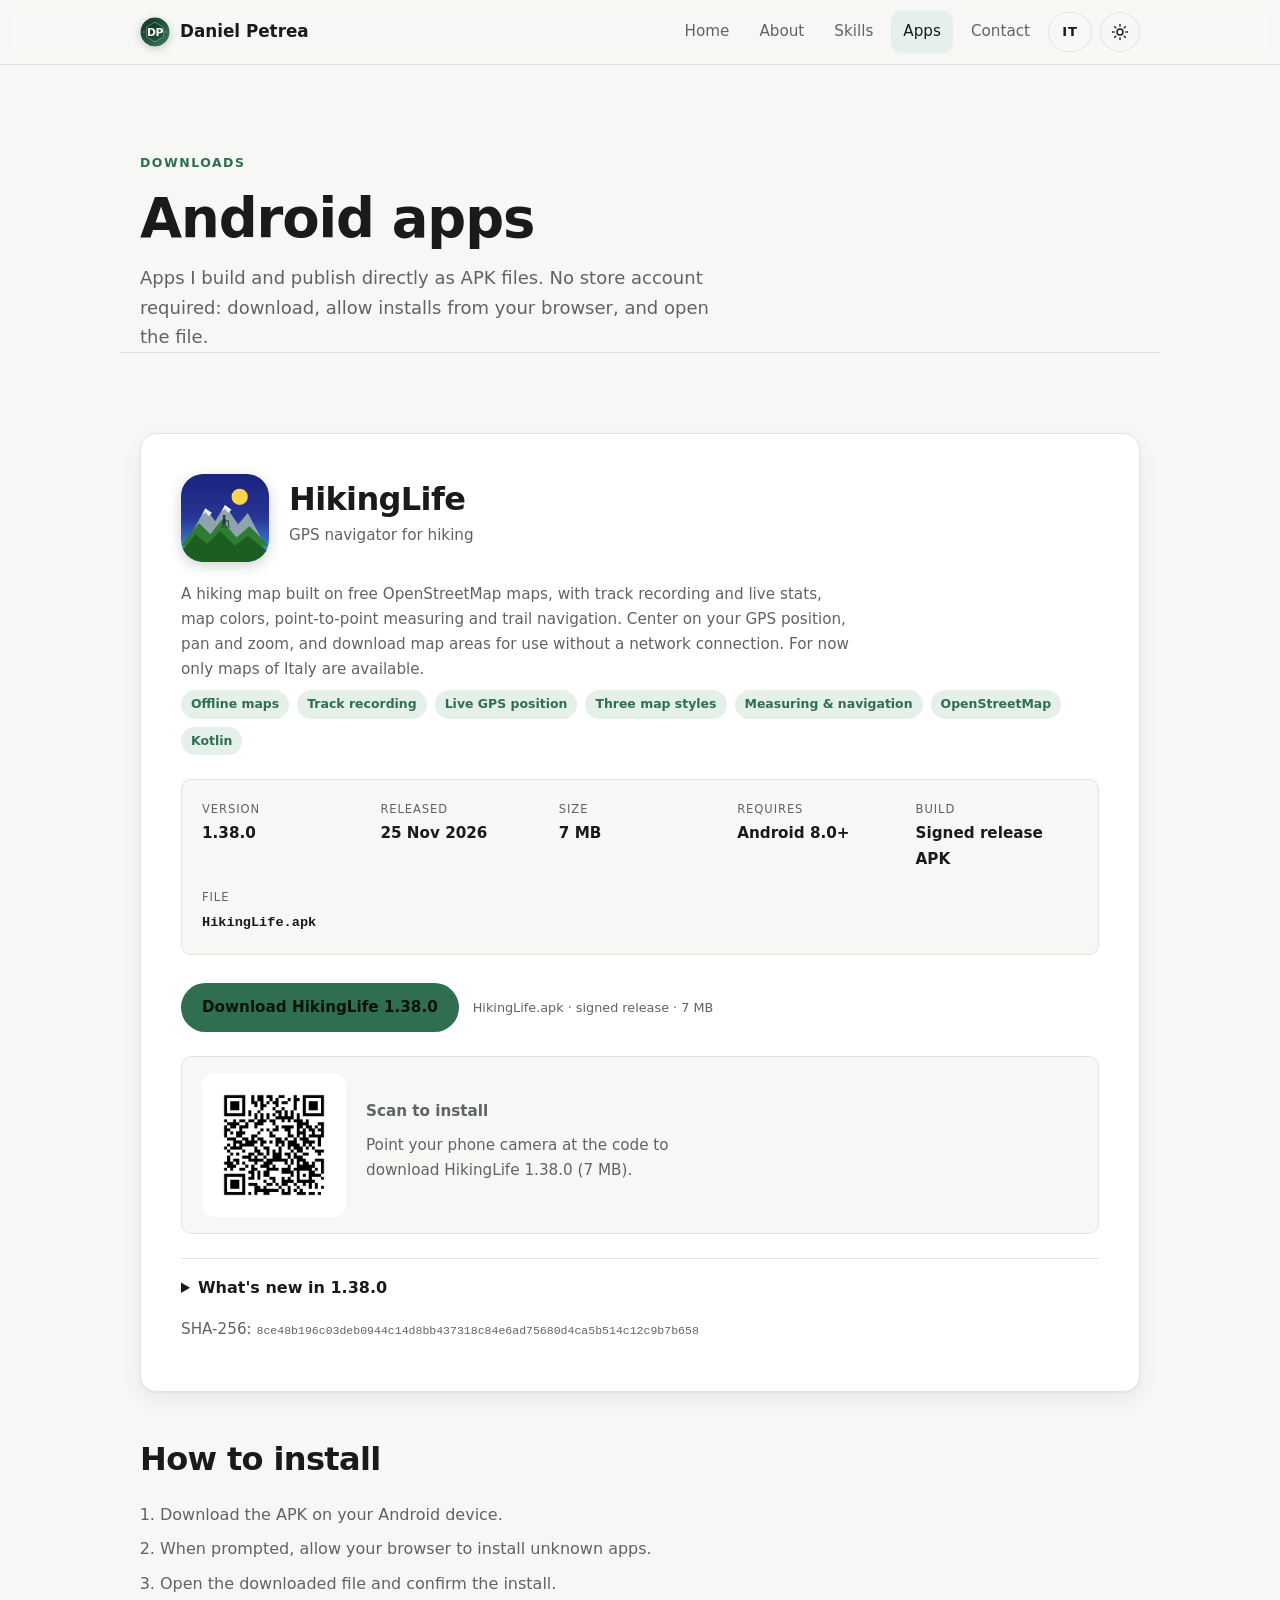
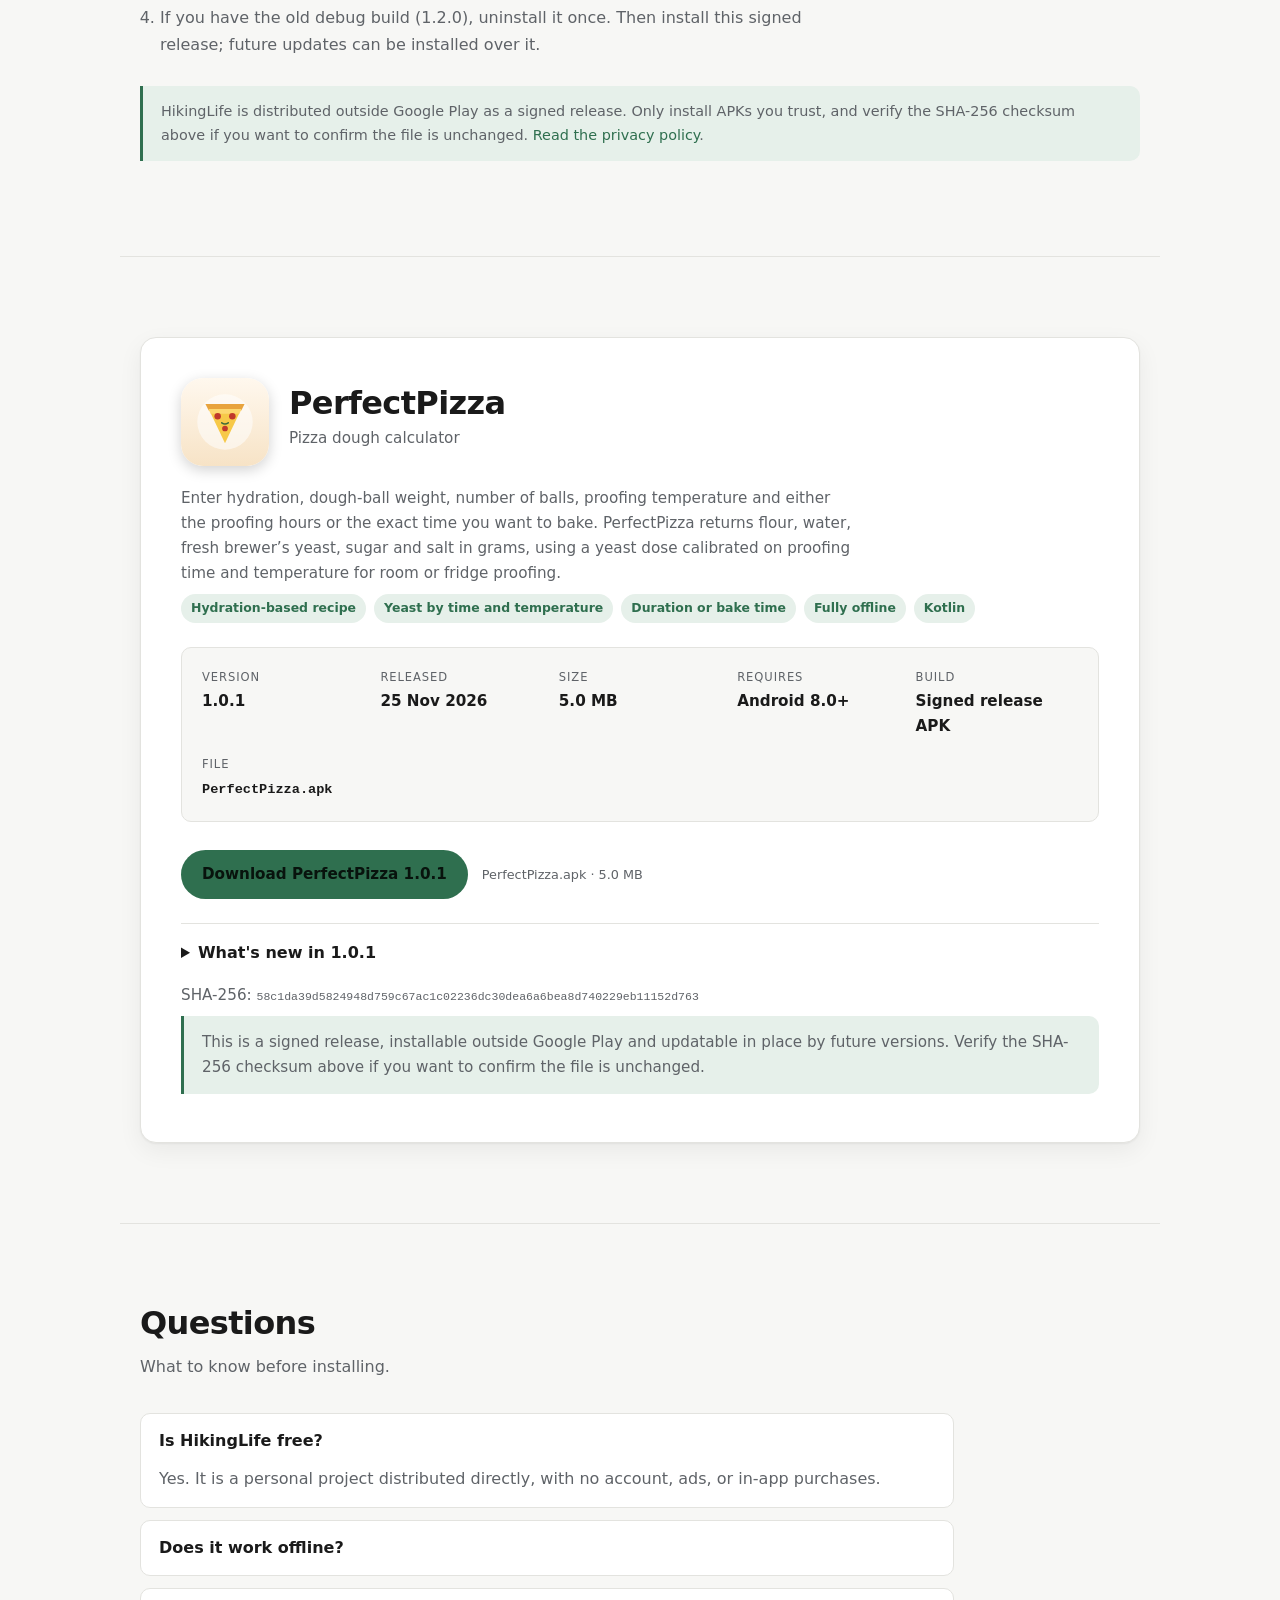
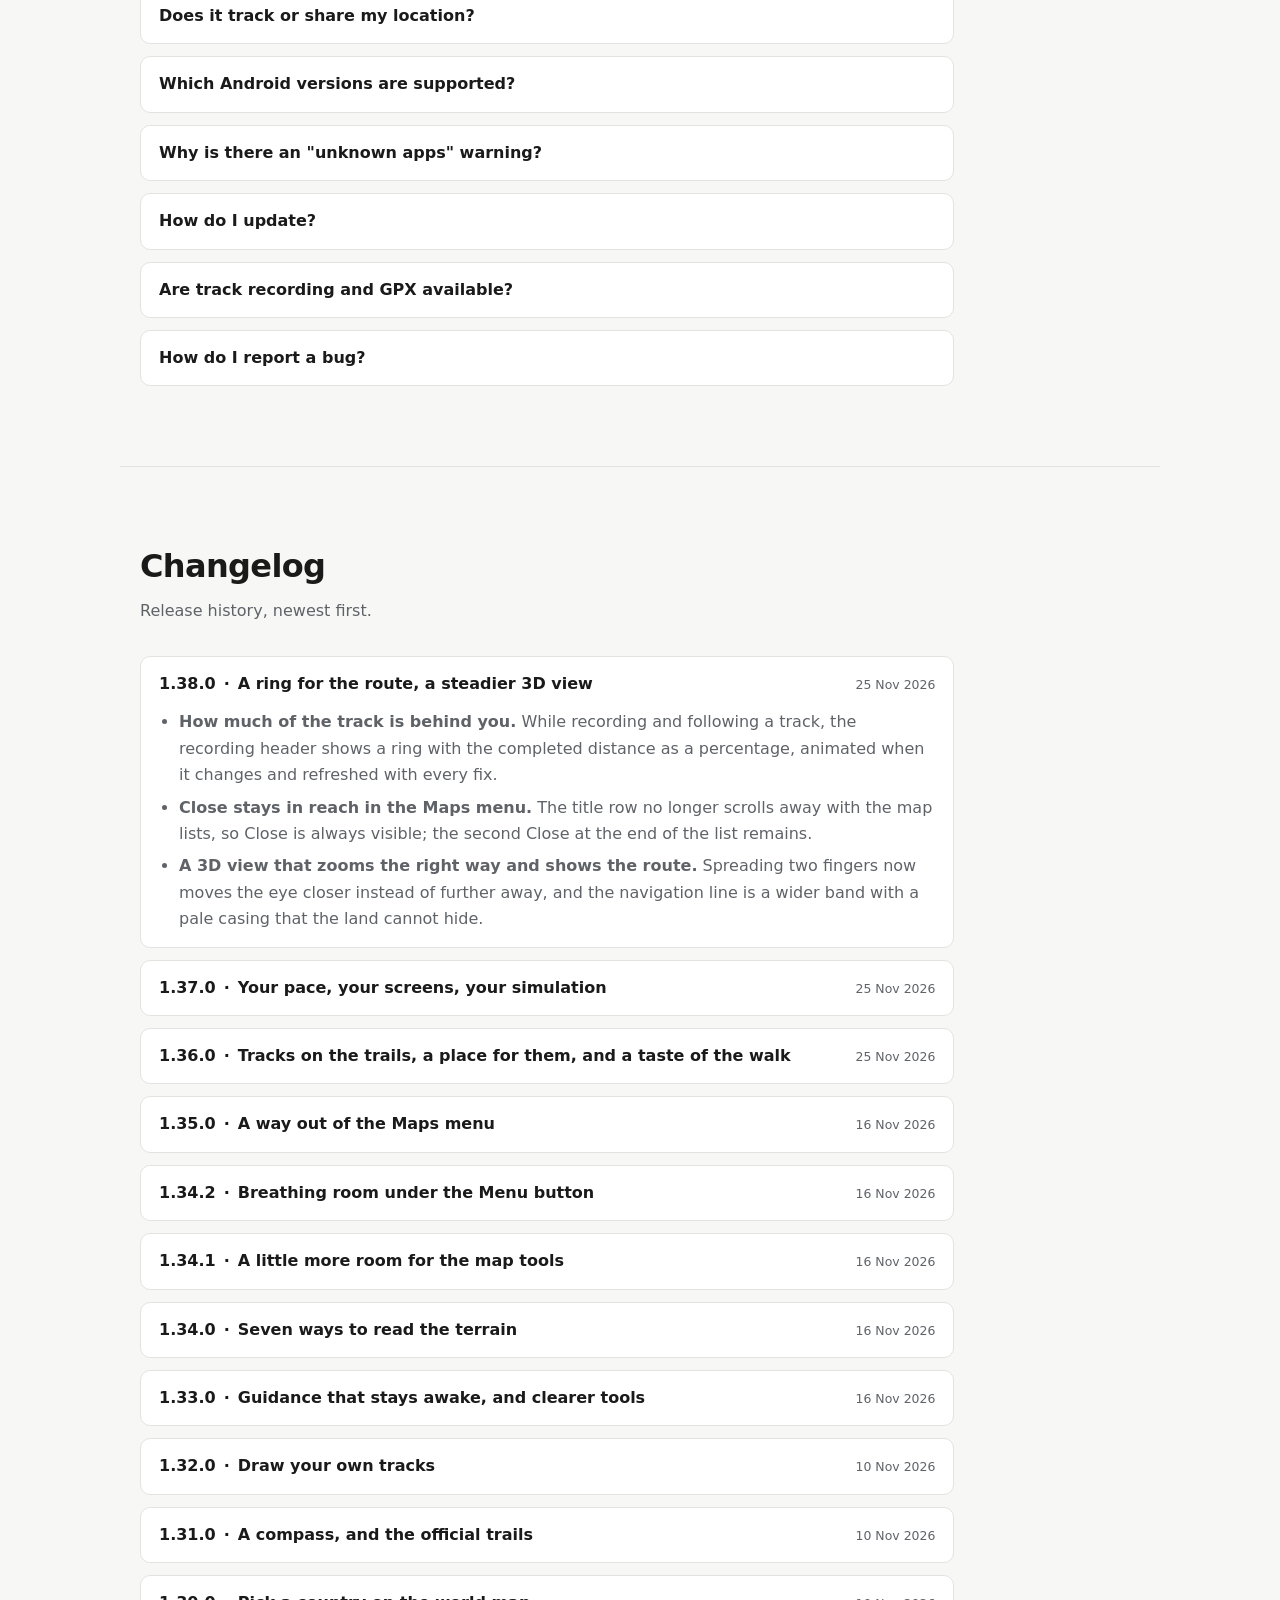
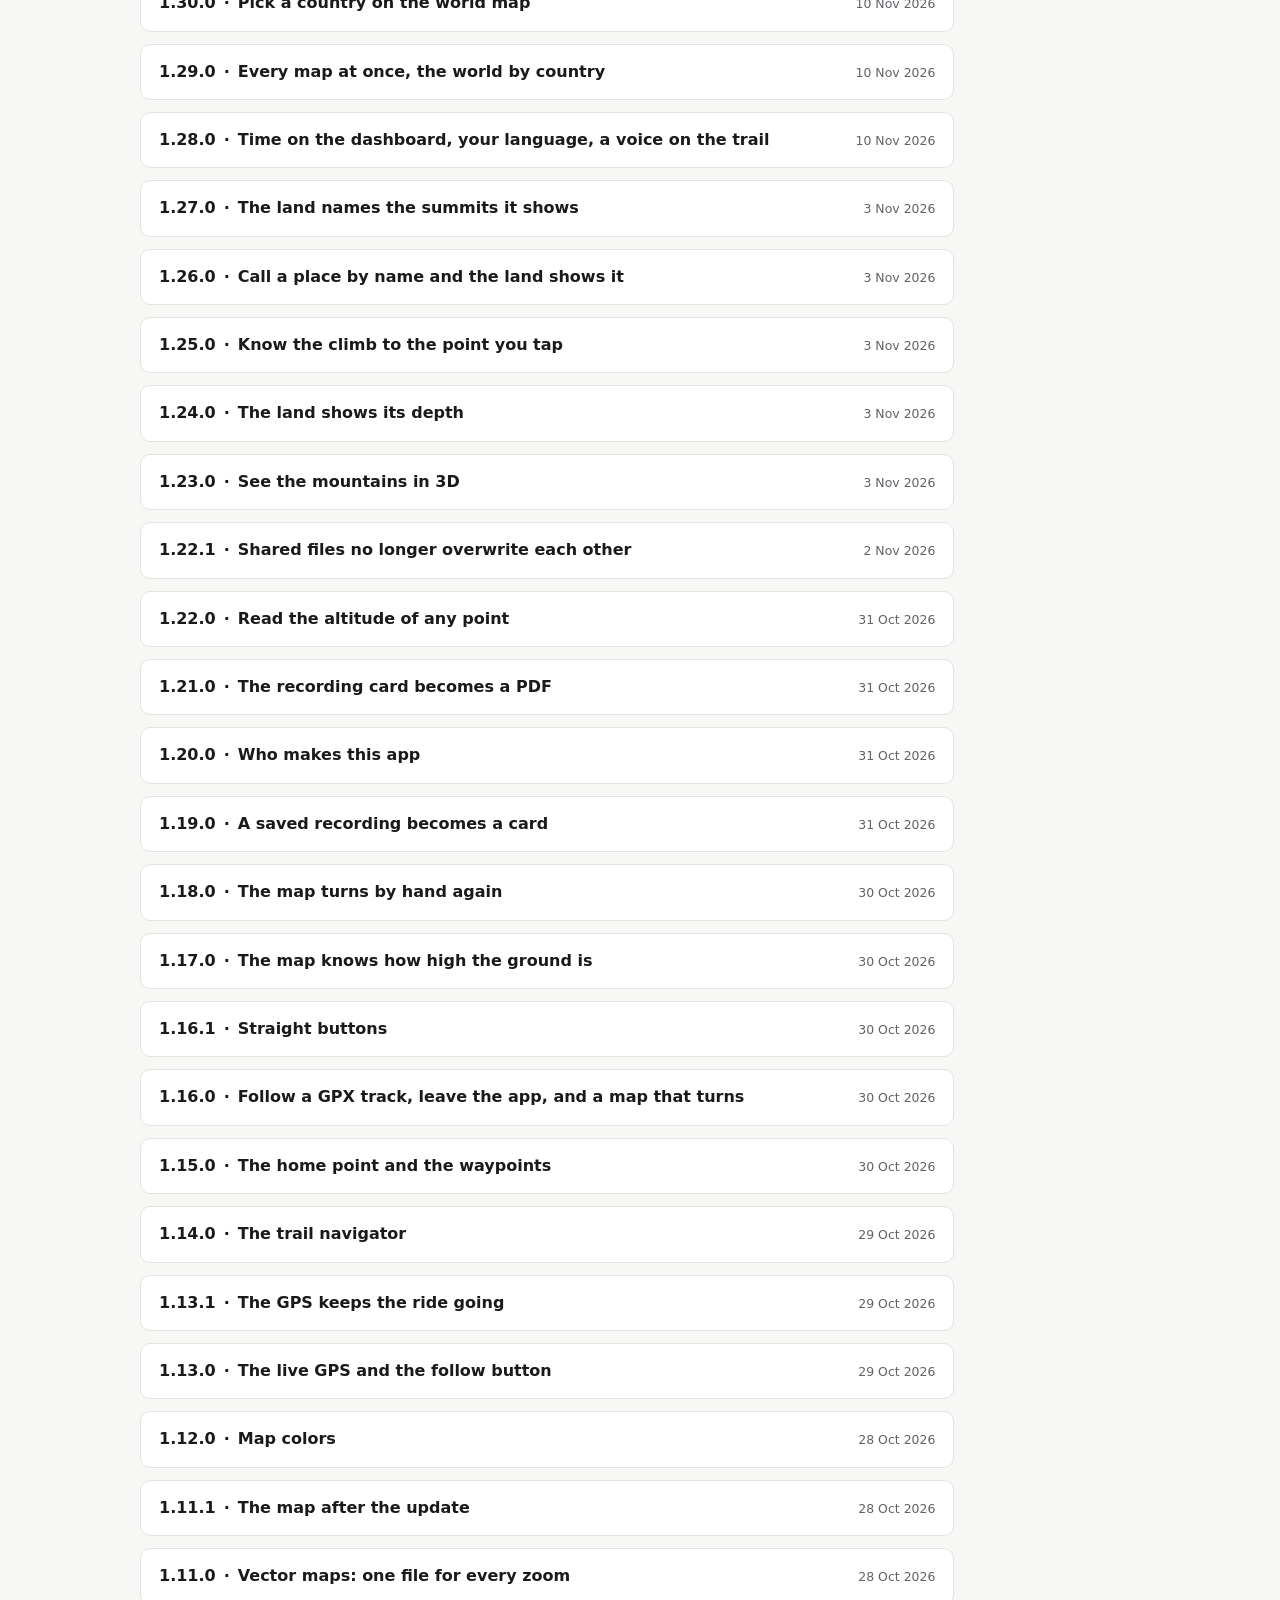
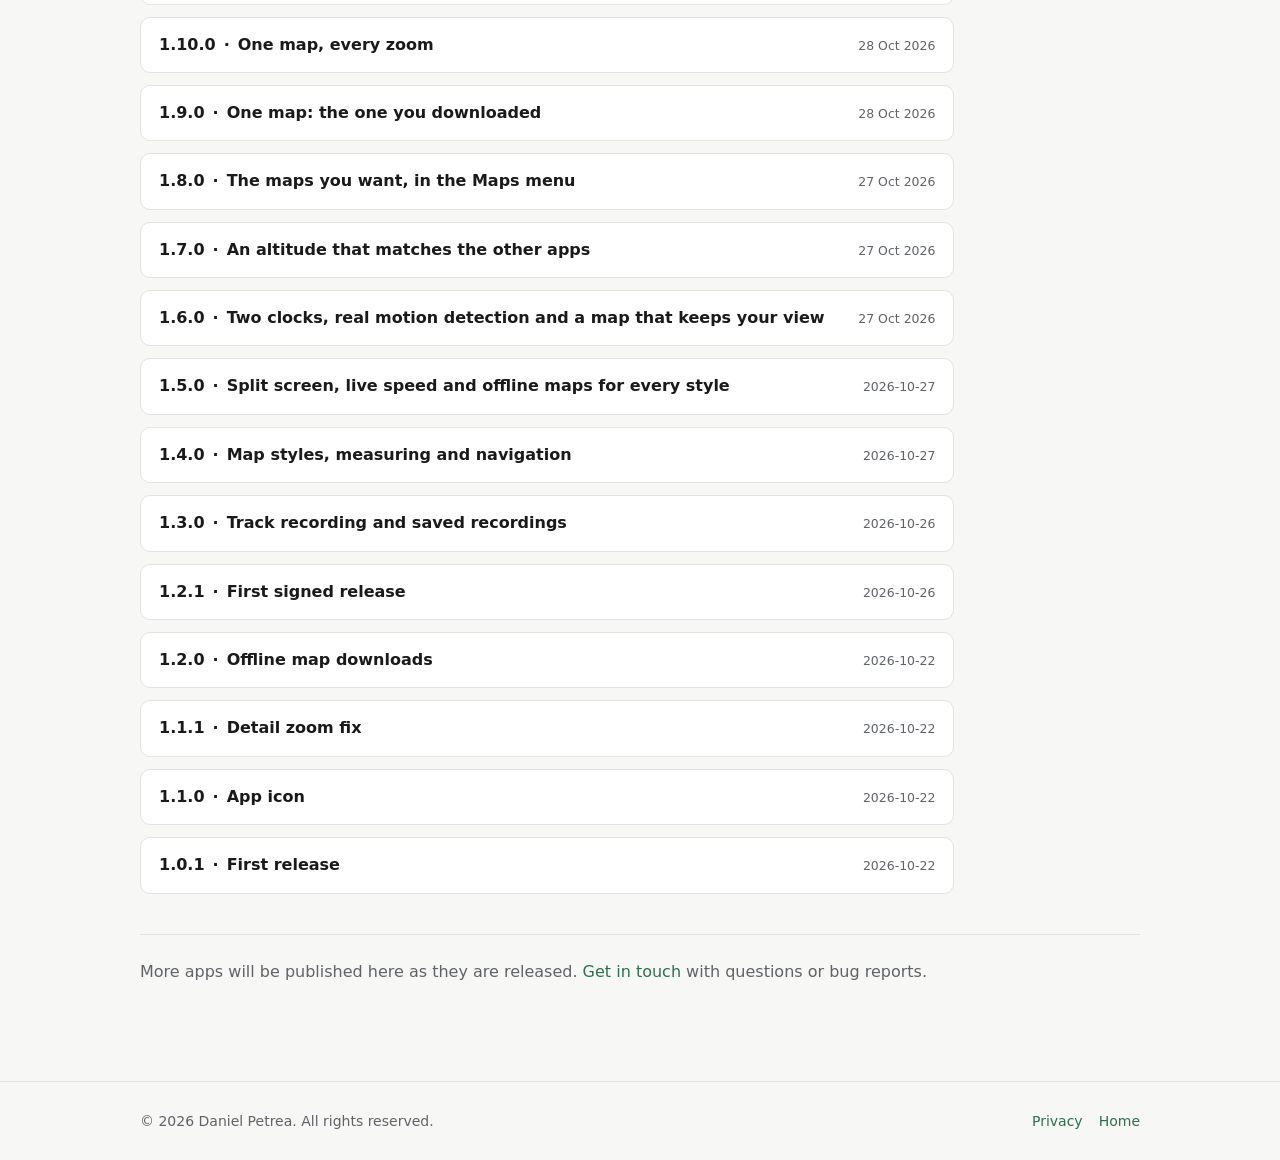
==== commit 204ae8a4: "Publish HikingLife 1.38.0" ====
--- a/apps.html
+++ b/apps.html
@@ -77,7 +77,7 @@
         </ul>
 
         <dl class="app-details">
-          <div><dt data-i18n="detail.version">Version</dt><dd>1.37.0</dd></div>
+          <div><dt data-i18n="detail.version">Version</dt><dd>1.38.0</dd></div>
           <div><dt data-i18n="detail.released">Released</dt><dd data-i18n="detail.released.value">25 Nov 2026</dd></div>
           <div><dt data-i18n="detail.size">Size</dt><dd>7 MB</dd></div>
           <div><dt data-i18n="detail.requires">Requires</dt><dd>Android 8.0+</dd></div>
@@ -86,7 +86,7 @@
         </dl>
 
         <div class="app-actions">
-          <a class="btn btn-primary" href="apk/HikingLife.apk" download="HikingLife-1.37.0.apk" data-i18n="hiking.download">Download HikingLife 1.37.0</a>
+          <a class="btn btn-primary" href="apk/HikingLife.apk" download="HikingLife-1.38.0.apk" data-i18n="hiking.download">Download HikingLife 1.38.0</a>
           <span class="app-file">HikingLife.apk · signed release · 7 MB</span>
         </div>
 
@@ -94,23 +94,23 @@
           <img class="qr-code" src="assets/hikinglife-qr.png" alt="QR code to download HikingLife" width="144" height="144" data-i18n="qr.alt" data-i18n-attr="alt">
           <div>
             <p class="qr-title" data-i18n="qr.title">Scan to install</p>
-            <p class="qr-caption" data-i18n="qr.caption">Point your phone camera at the code to download HikingLife 1.37.0 (7 MB).</p>
+            <p class="qr-caption" data-i18n="qr.caption">Point your phone camera at the code to download HikingLife 1.38.0 (7 MB).</p>
           </div>
         </div>
 
         <details class="release-notes">
           <!-- release:start -->
-          <summary data-i18n="release.summary">What's new in 1.37.0</summary>
-          <ul>
-            <li data-i18n="release.1" data-i18n-html><strong>An arrival time at your pace.</strong> The route panel estimates the time left and the clock arrival from the average speed of the last 50 m walked, pauses included, shows that speed, and refreshes every two seconds.</li>
-            <li data-i18n="release.2" data-i18n-html><strong>Activities and Saved tracks apart.</strong> Activities keeps the recordings, Saved tracks keeps the drawn tracks and imported GPX with the import button; both open full screen below the status bar, and a track has a full-screen detail with its own back step.</li>
-            <li data-i18n="release.3" data-i18n-html><strong>A simulation with the profile and your speed.</strong> The report and the shared image include the elevation profile, a slider sets the walking or running speed used for the times, and the simulation can be played at 1x, 2x, 4x, 10x or 50x while its graph follows the walk.</li>
+          <summary data-i18n="release.summary">What's new in 1.38.0</summary>
+          <ul>
+            <li data-i18n="release.1" data-i18n-html><strong>How much of the track is behind you.</strong> While recording and following a track, the recording header shows a ring with the completed distance as a percentage, animated when it changes and refreshed with every fix.</li>
+            <li data-i18n="release.2" data-i18n-html><strong>Close stays in reach in the Maps menu.</strong> The title row no longer scrolls away with the map lists, so Close is always visible; the second Close at the end of the list remains.</li>
+            <li data-i18n="release.3" data-i18n-html><strong>A 3D view that zooms the right way and shows the route.</strong> Spreading two fingers now moves the eye closer instead of further away, and the navigation line is a wider band with a pale casing that the land cannot hide.</li>
           </ul>
           <!-- release:end -->
         </details>
 
         <p class="checksum">
-          SHA-256: <code id="apk-sha256">d4eb5d003f71c397d3f3d92245f71bf5e966a9e6c2b03f627a7ba2c7c75c18f5</code>
+          SHA-256: <code id="apk-sha256">8ce48b196c03deb0944c14d8bb437318c84e6ad75680d4ca5b514c12c9b7b658</code>
         </p>
       </article>
 
@@ -242,6 +242,14 @@
       <div class="changelog">
         <!-- changelog:start -->
         <details class="changelog-item" open>
+          <summary><strong>1.38.0</strong> · <span data-i18n="changelog.1380.title">A ring for the route, a steadier 3D view</span> <time datetime="2026-11-25">25 Nov 2026</time></summary>
+          <ul>
+            <li data-i18n="changelog.1380.1" data-i18n-html><strong>How much of the track is behind you.</strong> While recording and following a track, the recording header shows a ring with the completed distance as a percentage, animated when it changes and refreshed with every fix.</li>
+            <li data-i18n="changelog.1380.2" data-i18n-html><strong>Close stays in reach in the Maps menu.</strong> The title row no longer scrolls away with the map lists, so Close is always visible; the second Close at the end of the list remains.</li>
+            <li data-i18n="changelog.1380.3" data-i18n-html><strong>A 3D view that zooms the right way and shows the route.</strong> Spreading two fingers now moves the eye closer instead of further away, and the navigation line is a wider band with a pale casing that the land cannot hide.</li>
+          </ul>
+        </details>
+        <details class="changelog-item">
           <summary><strong>1.37.0</strong> · <span data-i18n="changelog.1370.title">Your pace, your screens, your simulation</span> <time datetime="2026-11-25">25 Nov 2026</time></summary>
           <ul>
             <li data-i18n="changelog.1370.1" data-i18n-html><strong>An arrival time at your pace.</strong> The route panel estimates the time left and the clock arrival from the average speed of the last 50 m walked, pauses included, shows that speed, and refreshes every two seconds.</li>
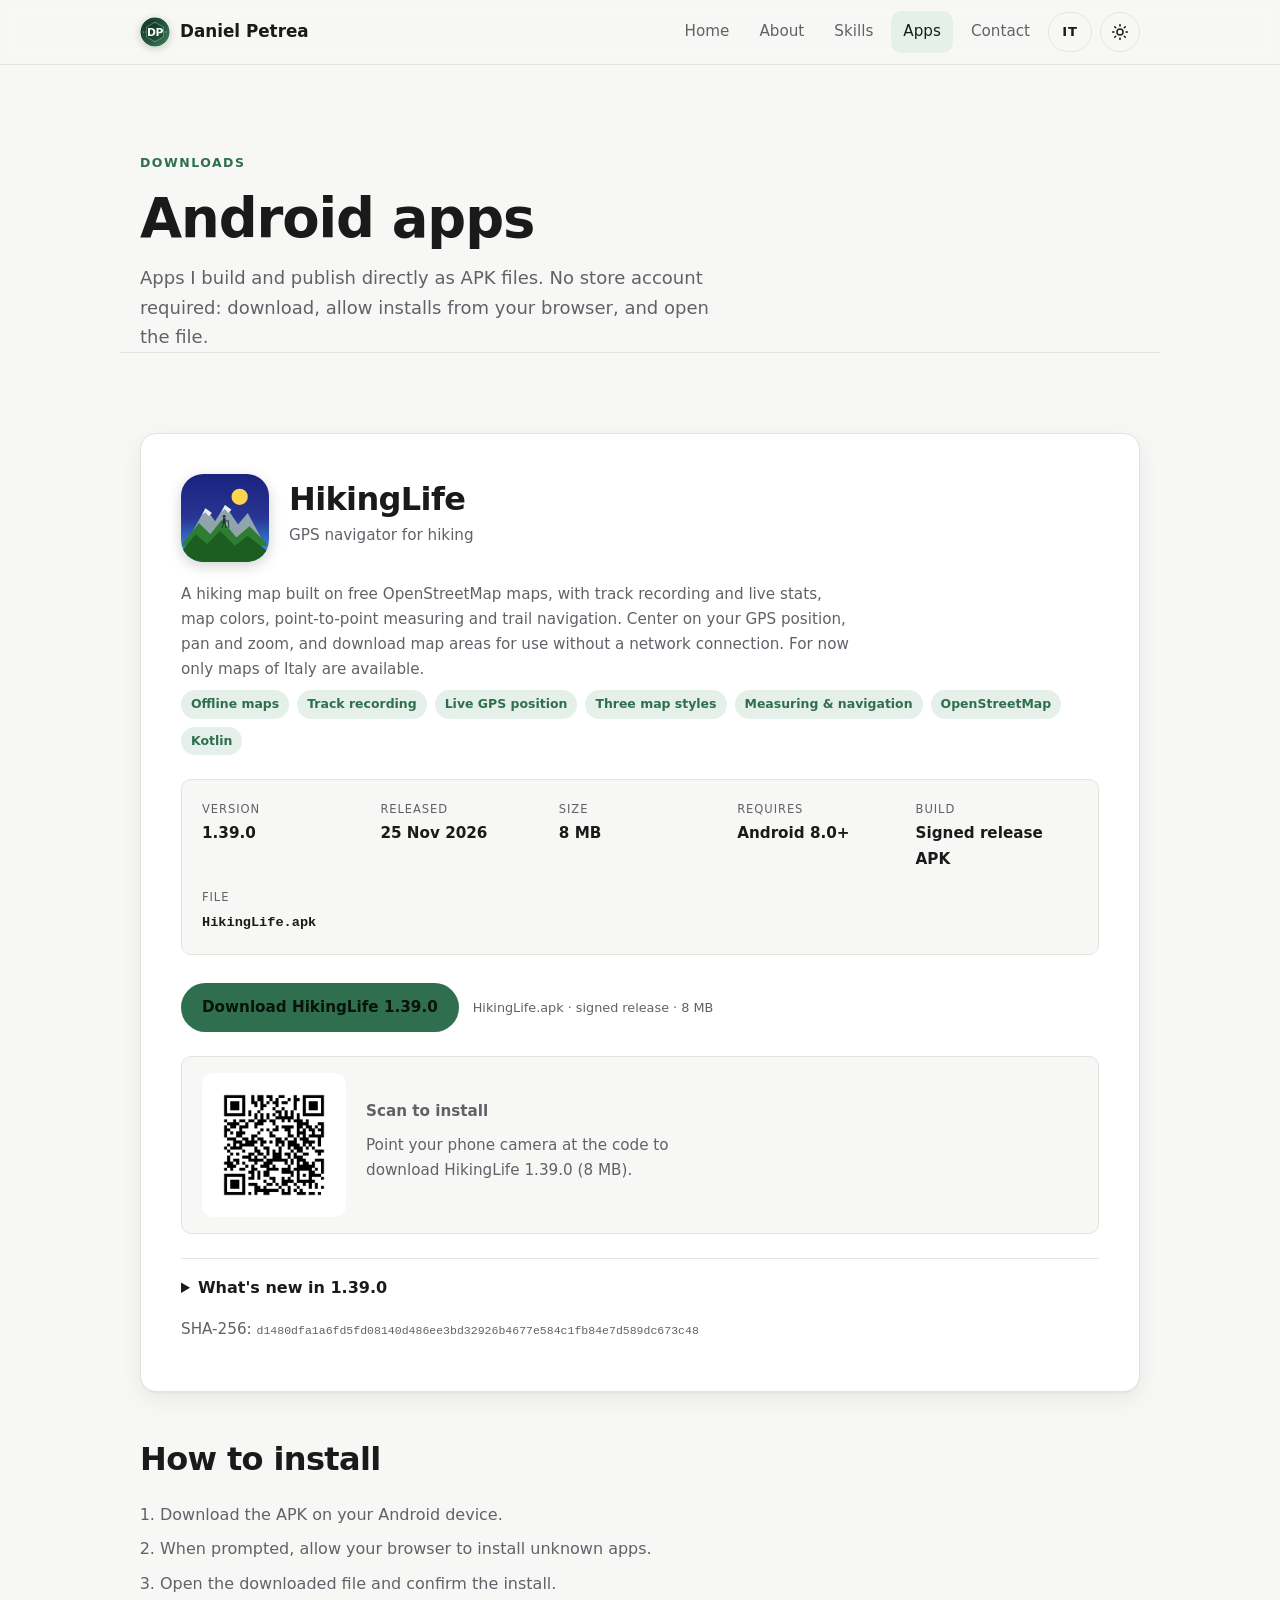
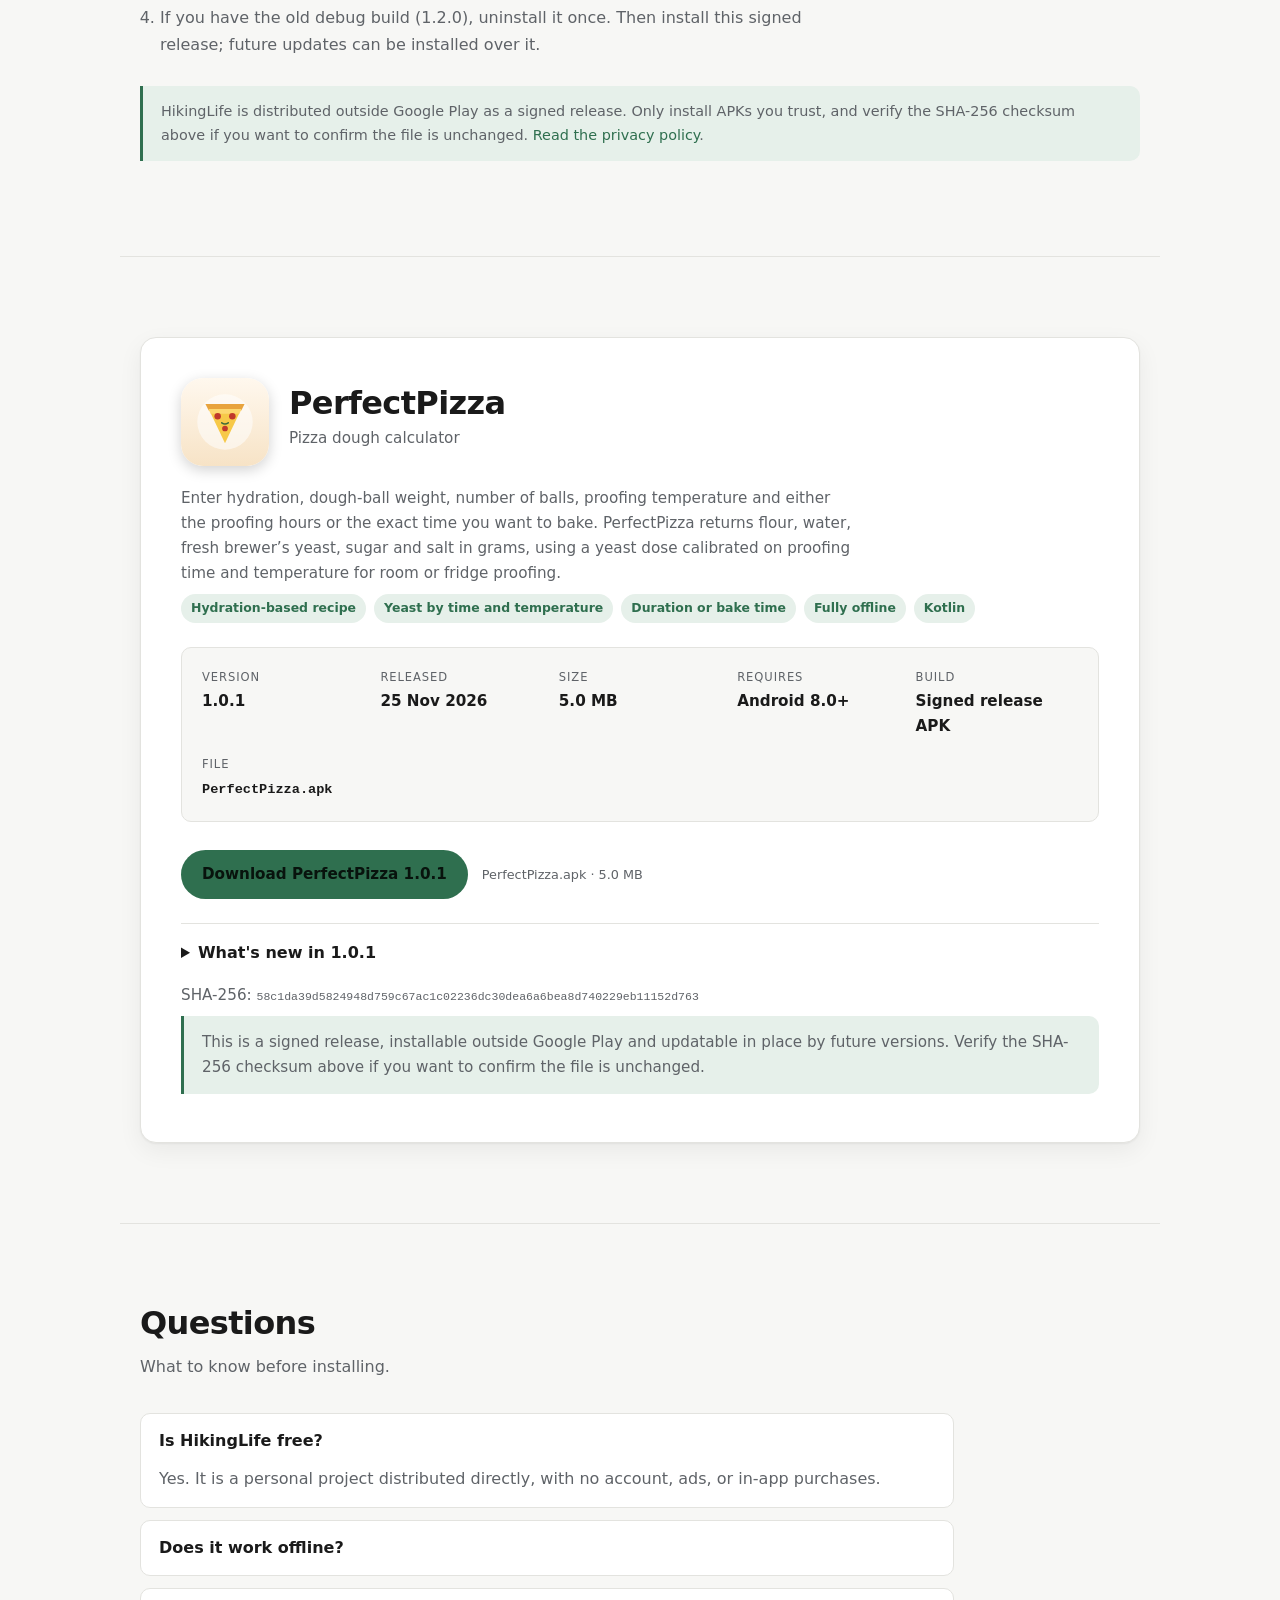
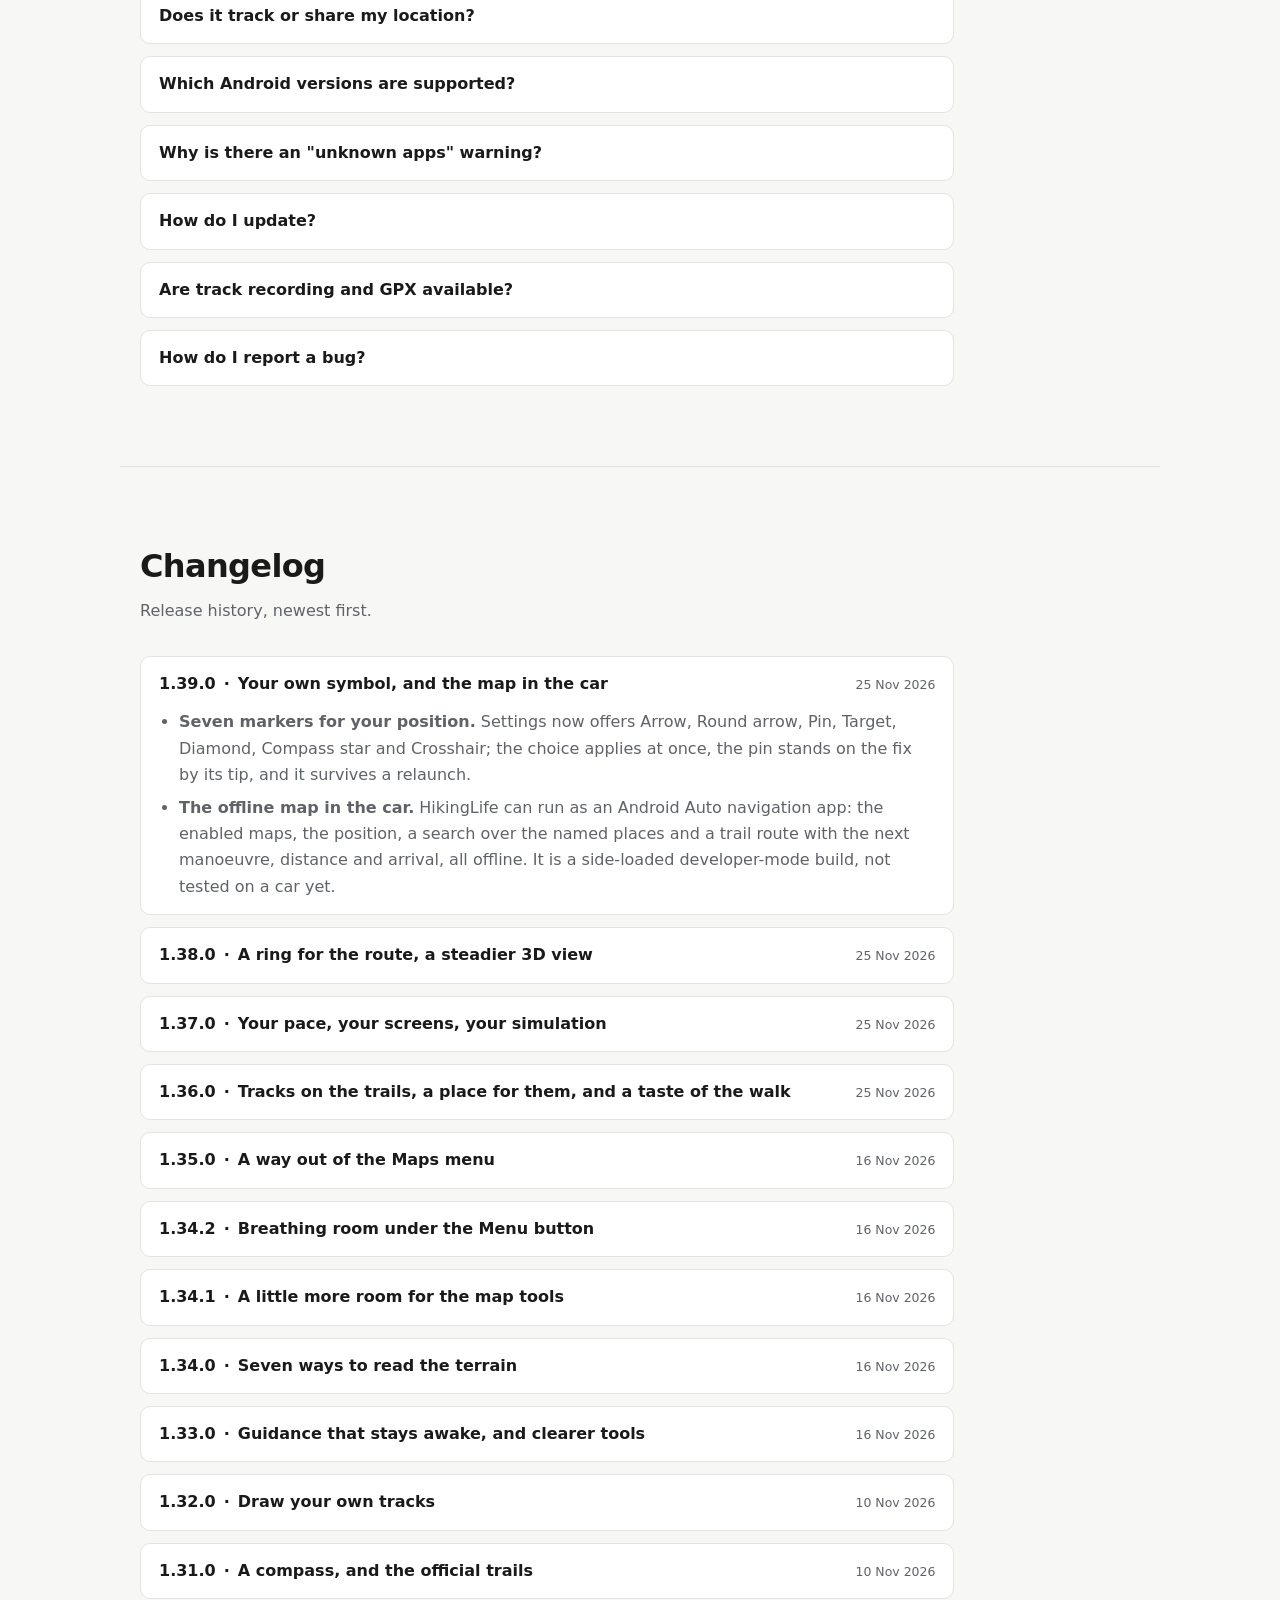
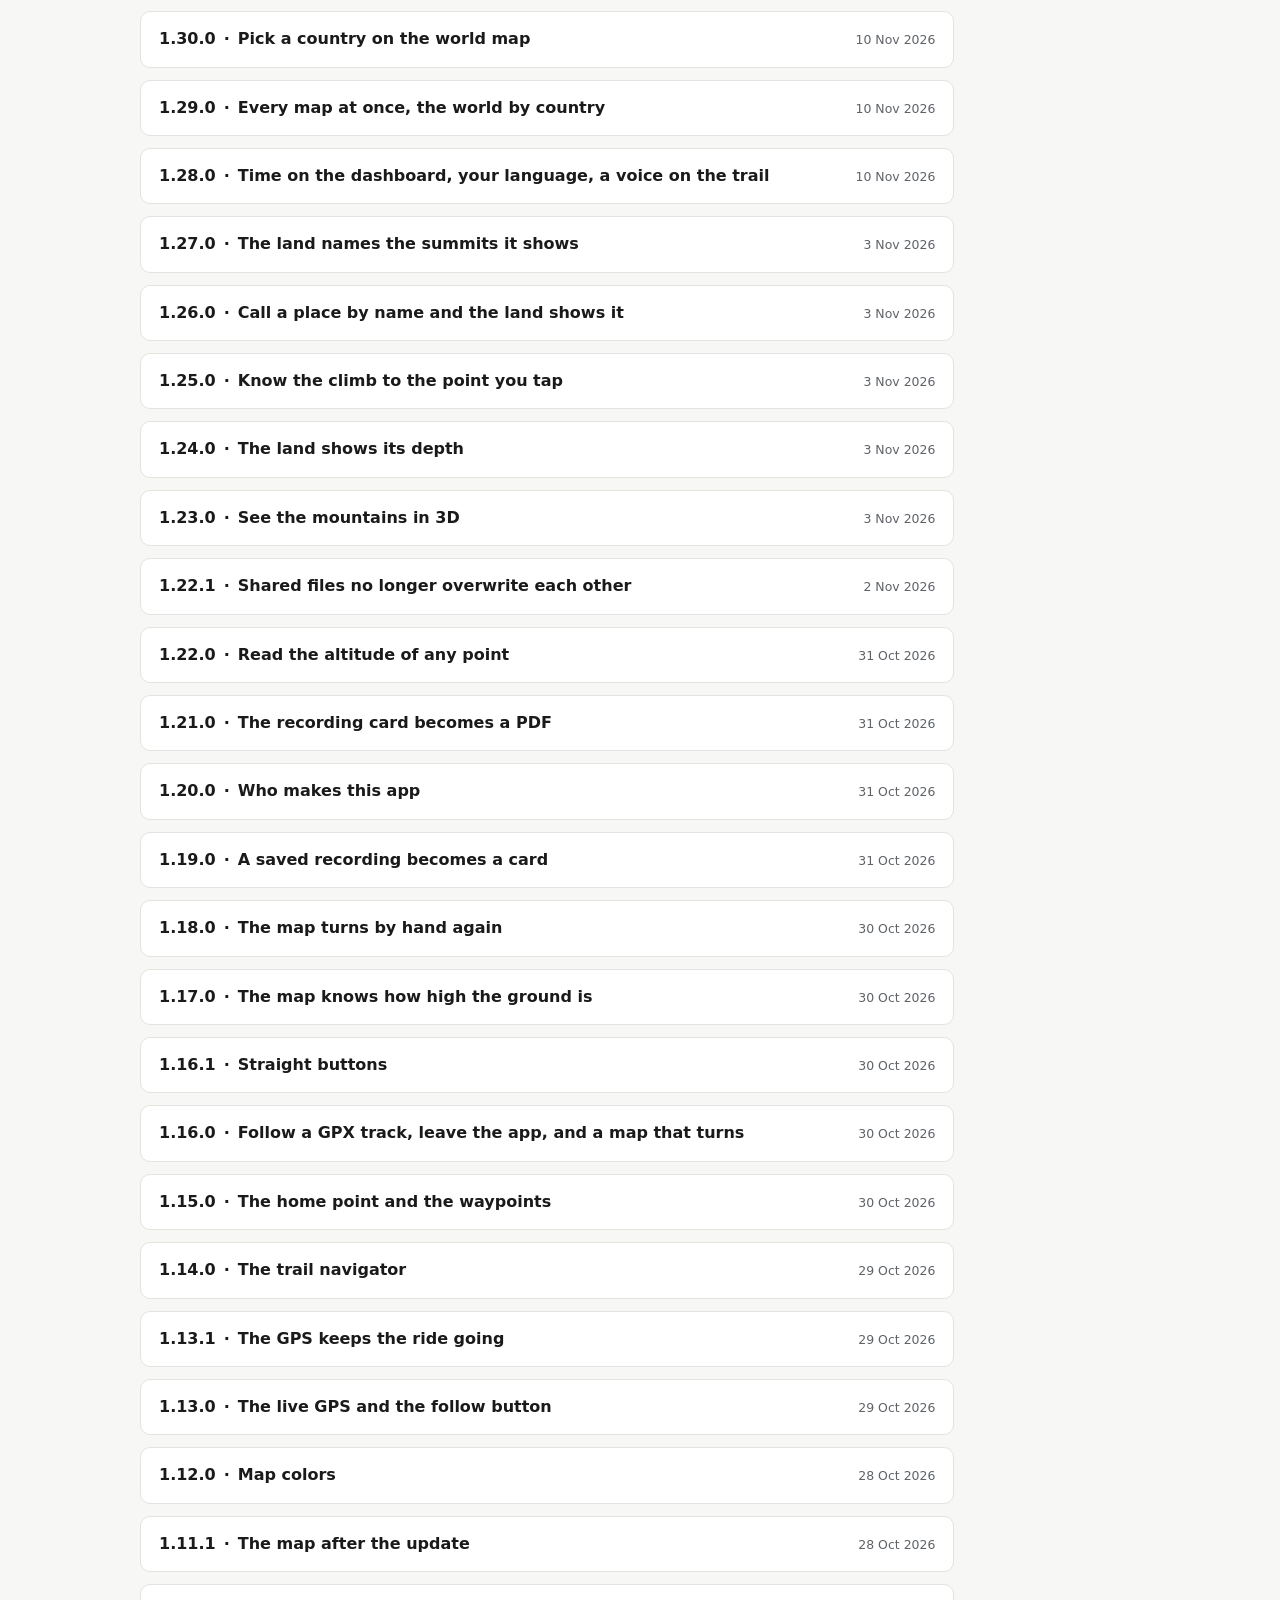
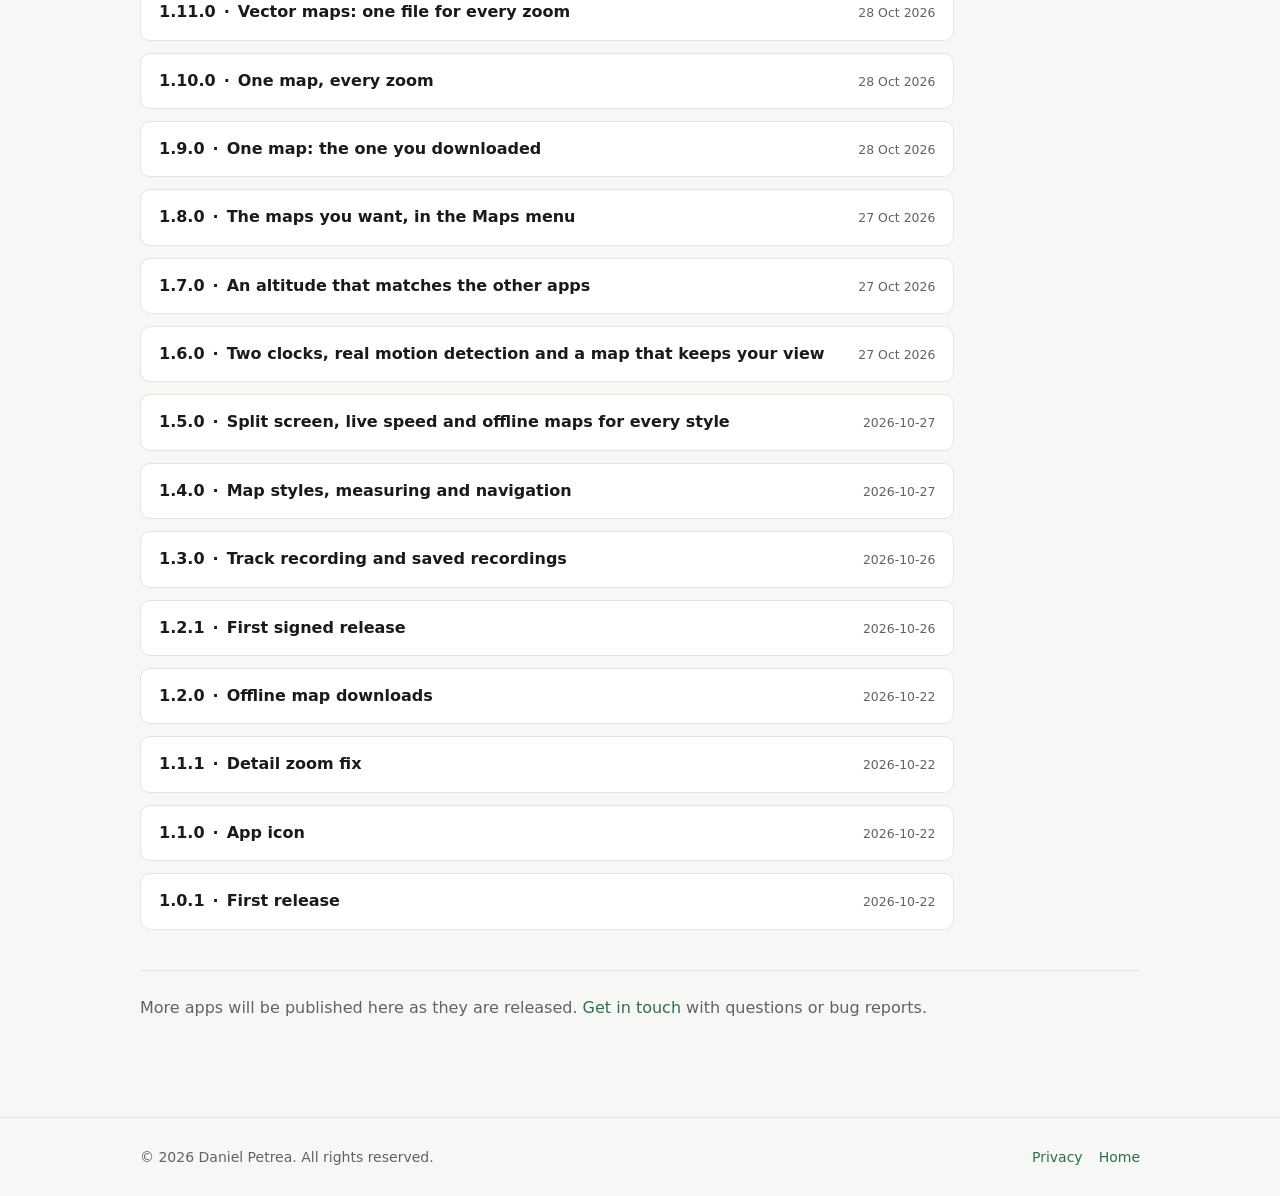
==== commit 55854188: "Publish HikingLife 1.39.0" ====
--- a/apps.html
+++ b/apps.html
@@ -77,40 +77,39 @@
         </ul>
 
         <dl class="app-details">
-          <div><dt data-i18n="detail.version">Version</dt><dd>1.38.0</dd></div>
+          <div><dt data-i18n="detail.version">Version</dt><dd>1.39.0</dd></div>
           <div><dt data-i18n="detail.released">Released</dt><dd data-i18n="detail.released.value">25 Nov 2026</dd></div>
-          <div><dt data-i18n="detail.size">Size</dt><dd>7 MB</dd></div>
+          <div><dt data-i18n="detail.size">Size</dt><dd>8 MB</dd></div>
           <div><dt data-i18n="detail.requires">Requires</dt><dd>Android 8.0+</dd></div>
           <div><dt data-i18n="detail.build">Build</dt><dd data-i18n="detail.build.value">Signed release APK</dd></div>
           <div><dt data-i18n="detail.file">File</dt><dd><code>HikingLife.apk</code></dd></div>
         </dl>
 
         <div class="app-actions">
-          <a class="btn btn-primary" href="apk/HikingLife.apk" download="HikingLife-1.38.0.apk" data-i18n="hiking.download">Download HikingLife 1.38.0</a>
-          <span class="app-file">HikingLife.apk · signed release · 7 MB</span>
+          <a class="btn btn-primary" href="apk/HikingLife.apk" download="HikingLife-1.39.0.apk" data-i18n="hiking.download">Download HikingLife 1.39.0</a>
+          <span class="app-file">HikingLife.apk · signed release · 8 MB</span>
         </div>
 
         <div class="qr-card">
           <img class="qr-code" src="assets/hikinglife-qr.png" alt="QR code to download HikingLife" width="144" height="144" data-i18n="qr.alt" data-i18n-attr="alt">
           <div>
             <p class="qr-title" data-i18n="qr.title">Scan to install</p>
-            <p class="qr-caption" data-i18n="qr.caption">Point your phone camera at the code to download HikingLife 1.38.0 (7 MB).</p>
+            <p class="qr-caption" data-i18n="qr.caption">Point your phone camera at the code to download HikingLife 1.39.0 (8 MB).</p>
           </div>
         </div>
 
         <details class="release-notes">
           <!-- release:start -->
-          <summary data-i18n="release.summary">What's new in 1.38.0</summary>
-          <ul>
-            <li data-i18n="release.1" data-i18n-html><strong>How much of the track is behind you.</strong> While recording and following a track, the recording header shows a ring with the completed distance as a percentage, animated when it changes and refreshed with every fix.</li>
-            <li data-i18n="release.2" data-i18n-html><strong>Close stays in reach in the Maps menu.</strong> The title row no longer scrolls away with the map lists, so Close is always visible; the second Close at the end of the list remains.</li>
-            <li data-i18n="release.3" data-i18n-html><strong>A 3D view that zooms the right way and shows the route.</strong> Spreading two fingers now moves the eye closer instead of further away, and the navigation line is a wider band with a pale casing that the land cannot hide.</li>
+          <summary data-i18n="release.summary">What's new in 1.39.0</summary>
+          <ul>
+            <li data-i18n="release.1" data-i18n-html><strong>Seven markers for your position.</strong> Settings now offers Arrow, Round arrow, Pin, Target, Diamond, Compass star and Crosshair; the choice applies at once, the pin stands on the fix by its tip, and it survives a relaunch.</li>
+            <li data-i18n="release.2" data-i18n-html><strong>The offline map in the car.</strong> HikingLife can run as an Android Auto navigation app: the enabled maps, the position, a search over the named places and a trail route with the next manoeuvre, distance and arrival, all offline. It is a side-loaded developer-mode build, not tested on a car yet.</li>
           </ul>
           <!-- release:end -->
         </details>
 
         <p class="checksum">
-          SHA-256: <code id="apk-sha256">8ce48b196c03deb0944c14d8bb437318c84e6ad75680d4ca5b514c12c9b7b658</code>
+          SHA-256: <code id="apk-sha256">d1480dfa1a6fd5fd08140d486ee3bd32926b4677e584c1fb84e7d589dc673c48</code>
         </p>
       </article>
 
@@ -242,6 +241,13 @@
       <div class="changelog">
         <!-- changelog:start -->
         <details class="changelog-item" open>
+          <summary><strong>1.39.0</strong> · <span data-i18n="changelog.1390.title">Your own symbol, and the map in the car</span> <time datetime="2026-11-25">25 Nov 2026</time></summary>
+          <ul>
+            <li data-i18n="changelog.1390.1" data-i18n-html><strong>Seven markers for your position.</strong> Settings now offers Arrow, Round arrow, Pin, Target, Diamond, Compass star and Crosshair; the choice applies at once, the pin stands on the fix by its tip, and it survives a relaunch.</li>
+            <li data-i18n="changelog.1390.2" data-i18n-html><strong>The offline map in the car.</strong> HikingLife can run as an Android Auto navigation app: the enabled maps, the position, a search over the named places and a trail route with the next manoeuvre, distance and arrival, all offline. It is a side-loaded developer-mode build, not tested on a car yet.</li>
+          </ul>
+        </details>
+        <details class="changelog-item">
           <summary><strong>1.38.0</strong> · <span data-i18n="changelog.1380.title">A ring for the route, a steadier 3D view</span> <time datetime="2026-11-25">25 Nov 2026</time></summary>
           <ul>
             <li data-i18n="changelog.1380.1" data-i18n-html><strong>How much of the track is behind you.</strong> While recording and following a track, the recording header shows a ring with the completed distance as a percentage, animated when it changes and refreshed with every fix.</li>
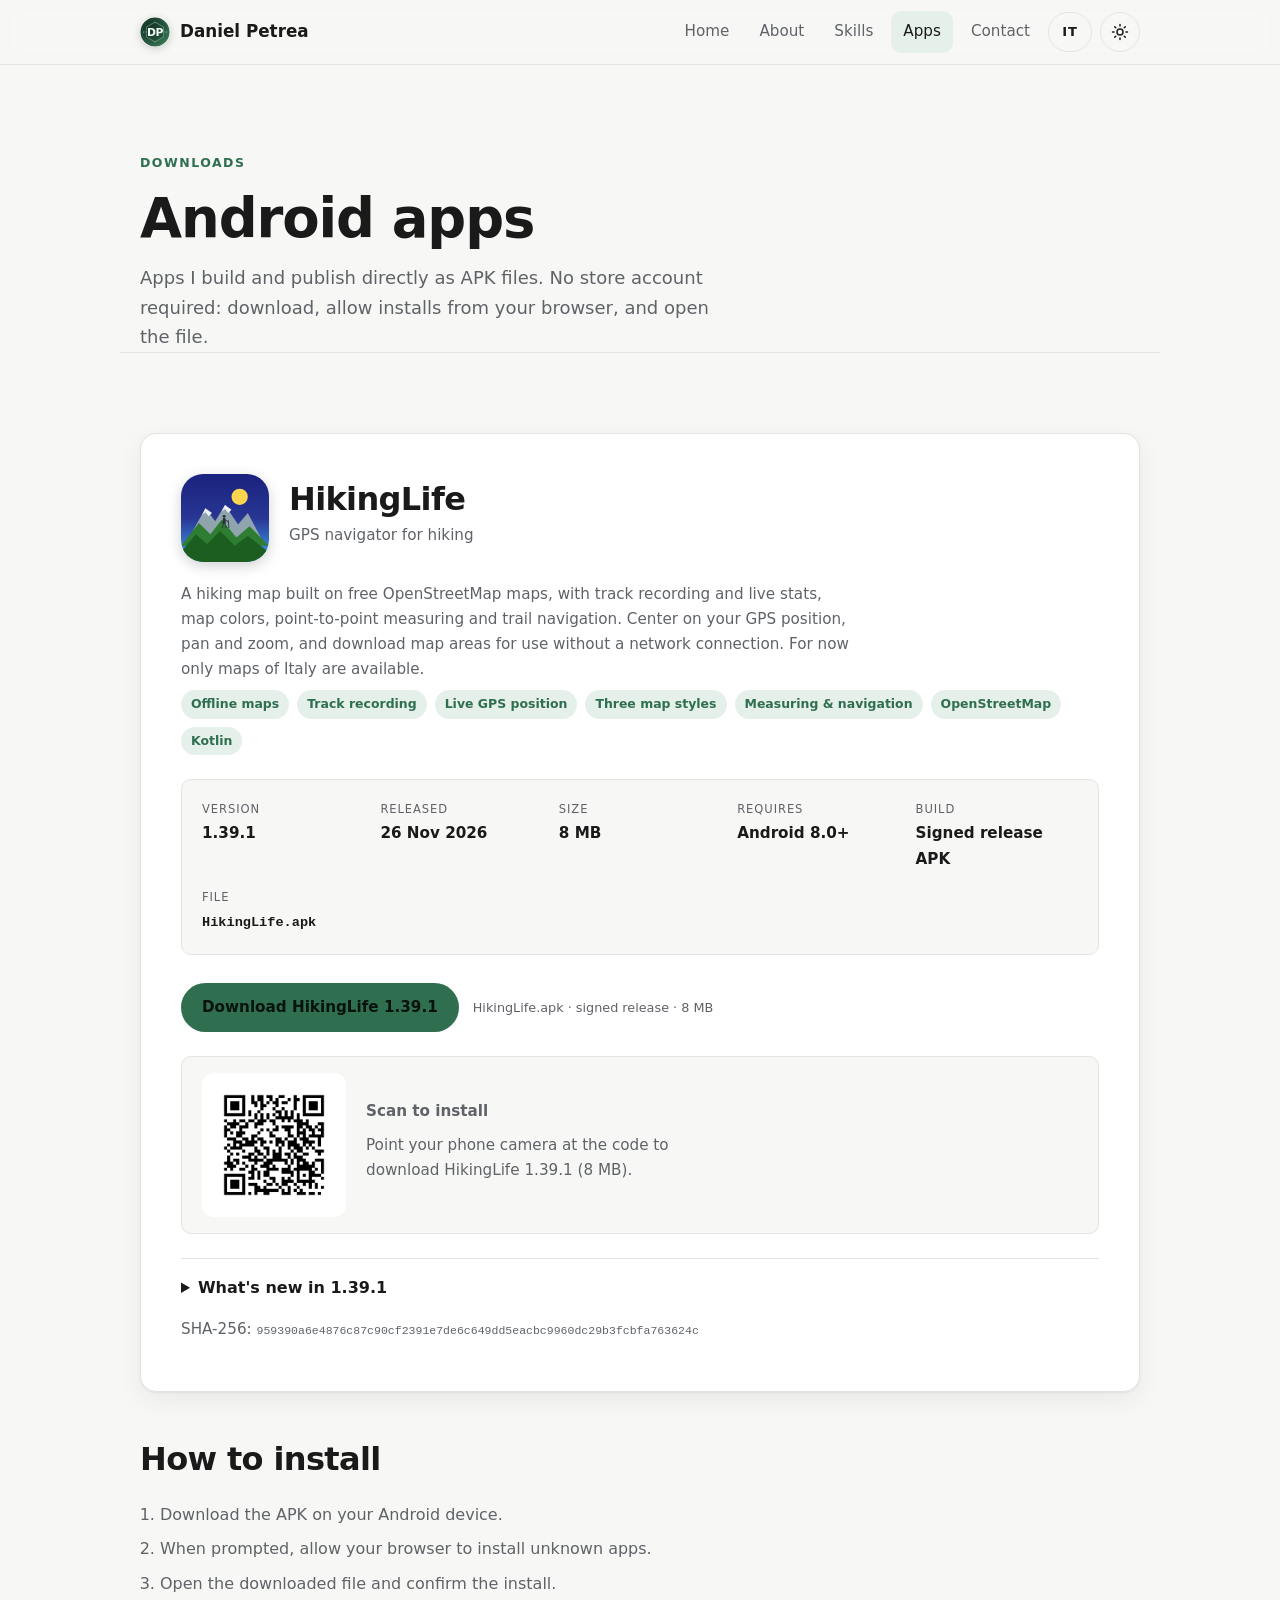
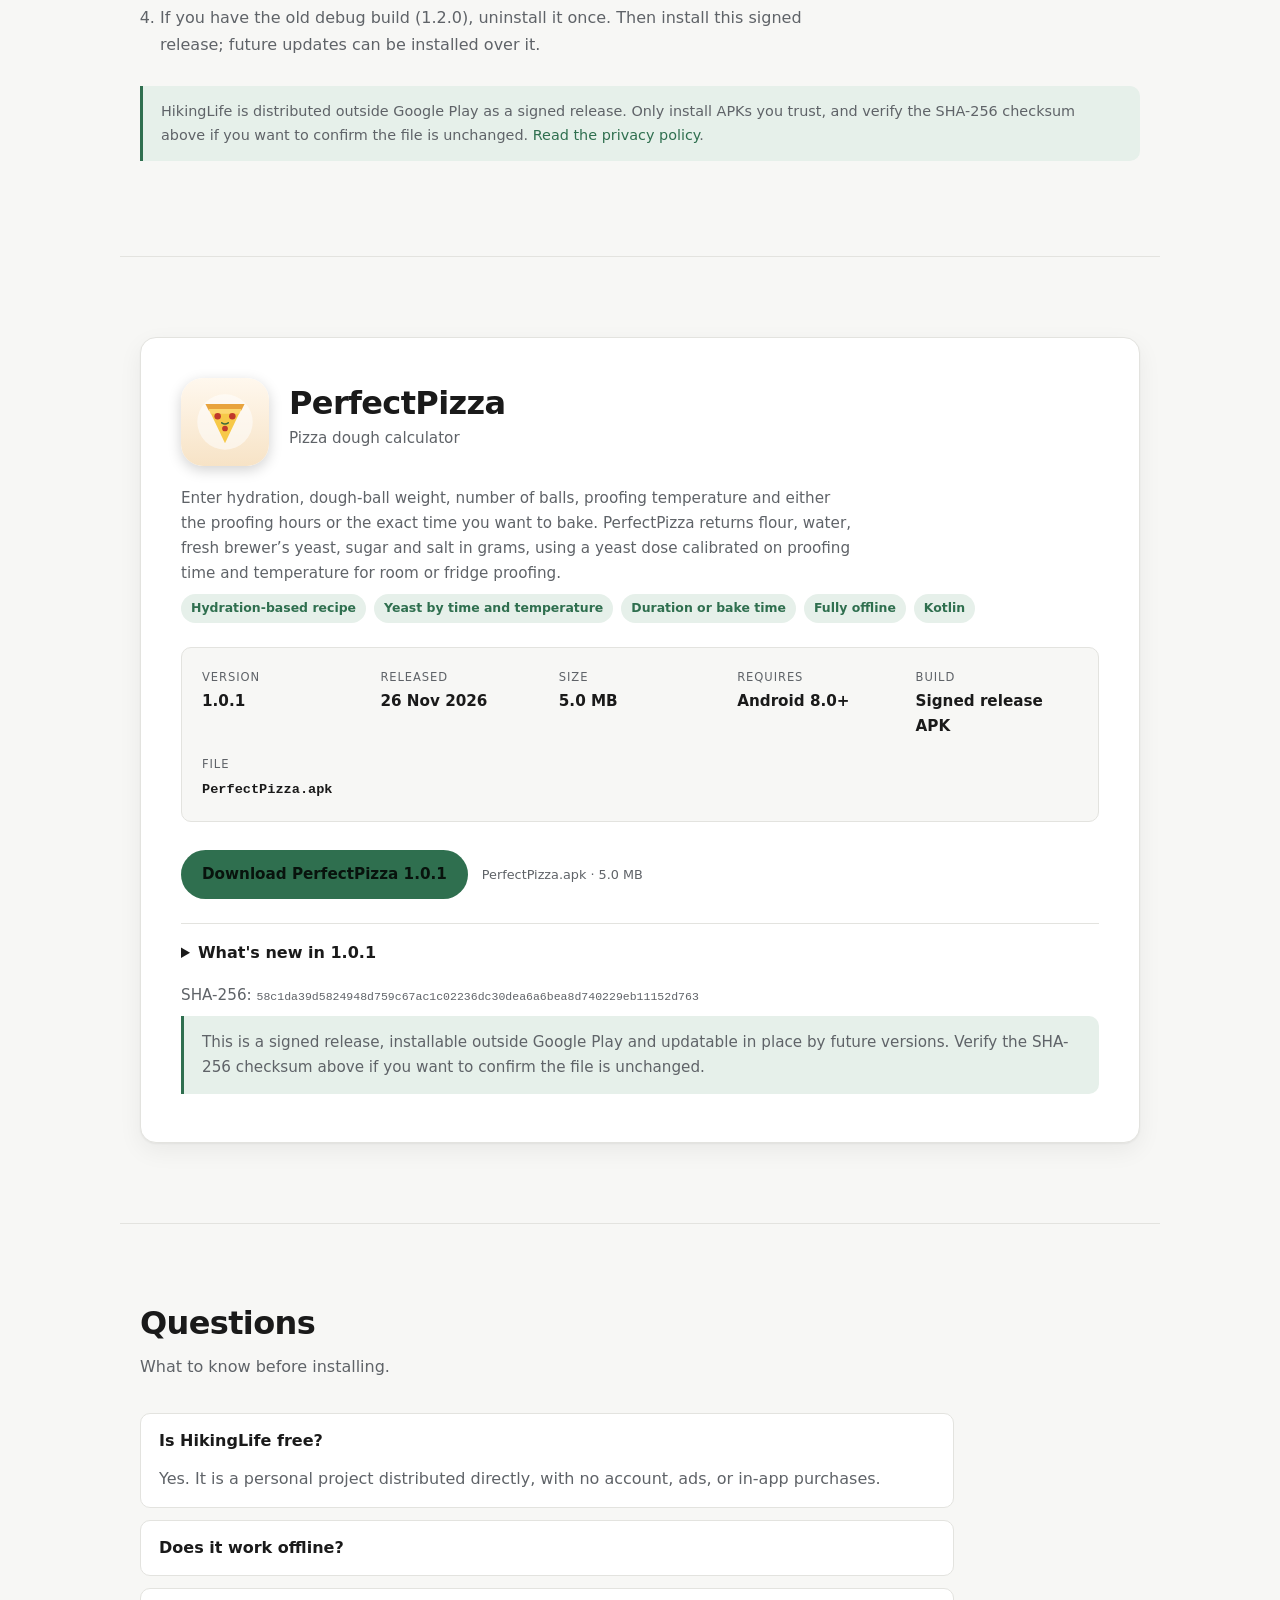
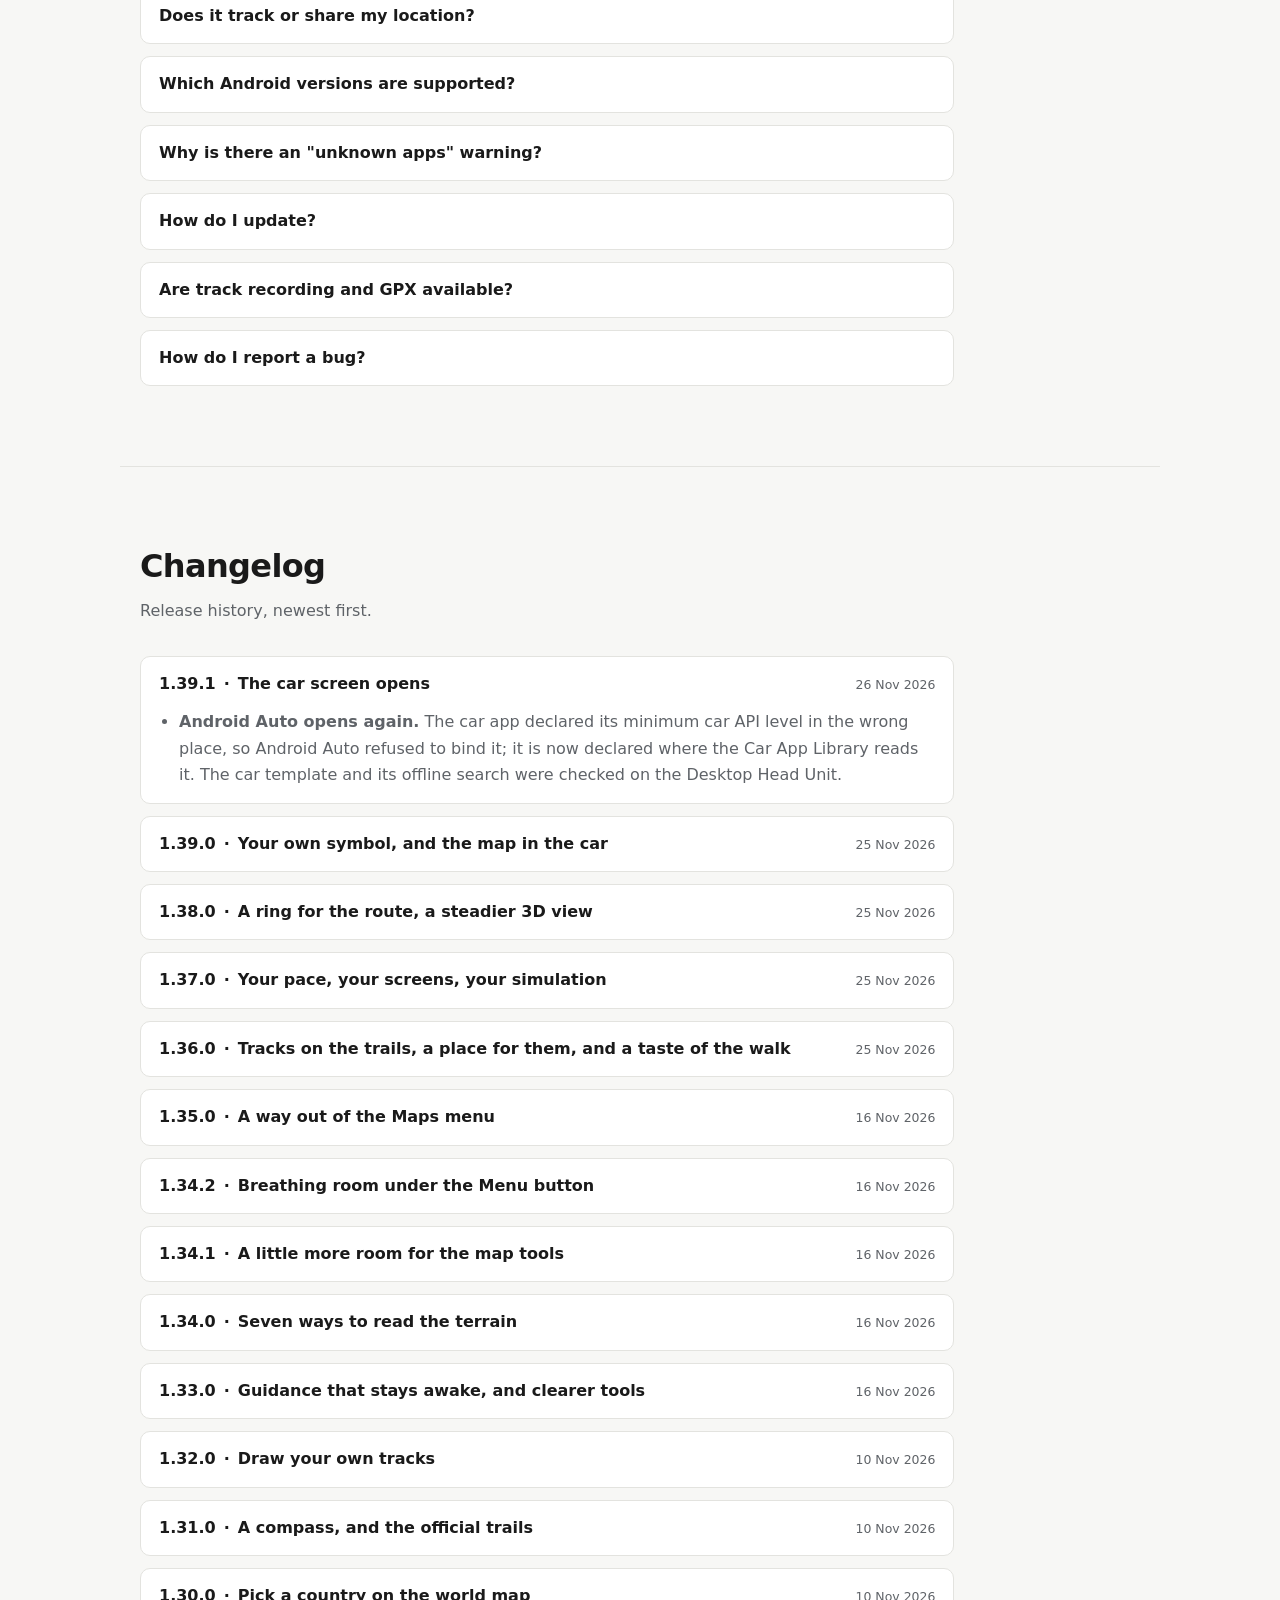
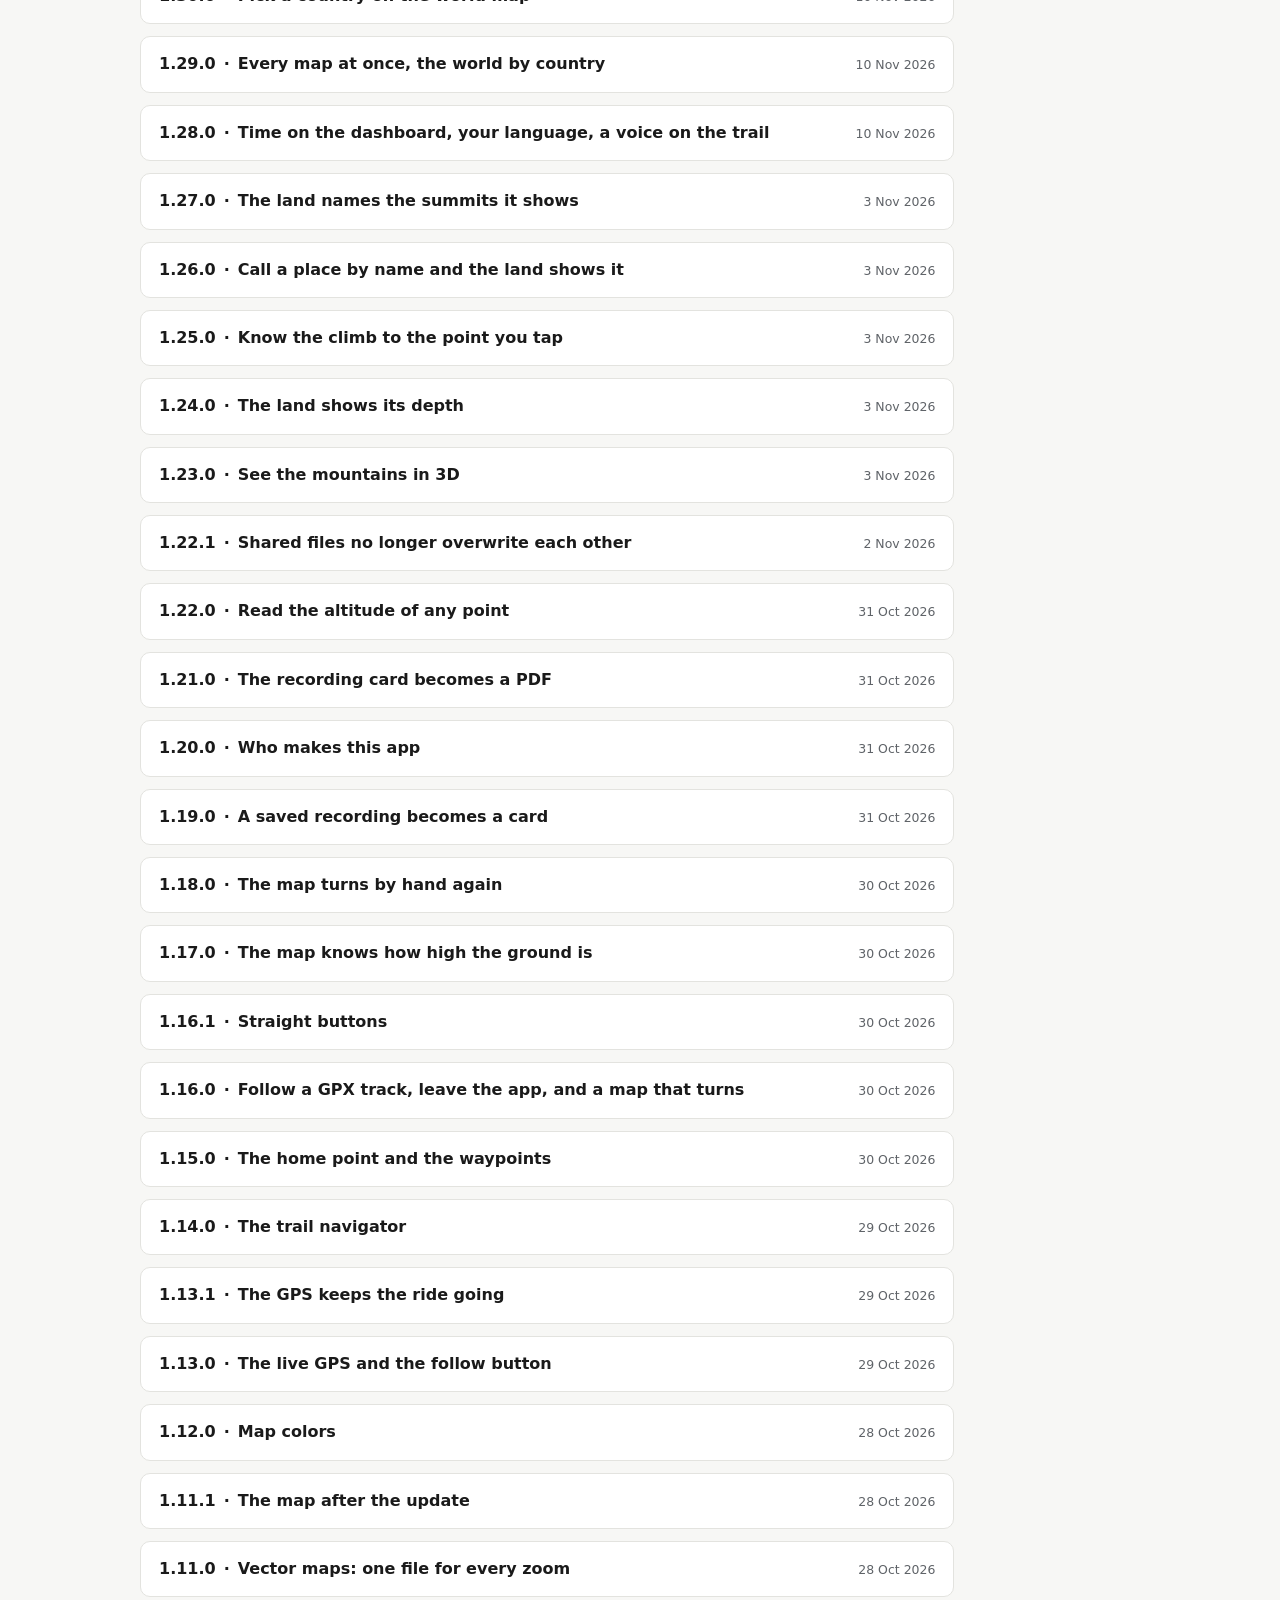
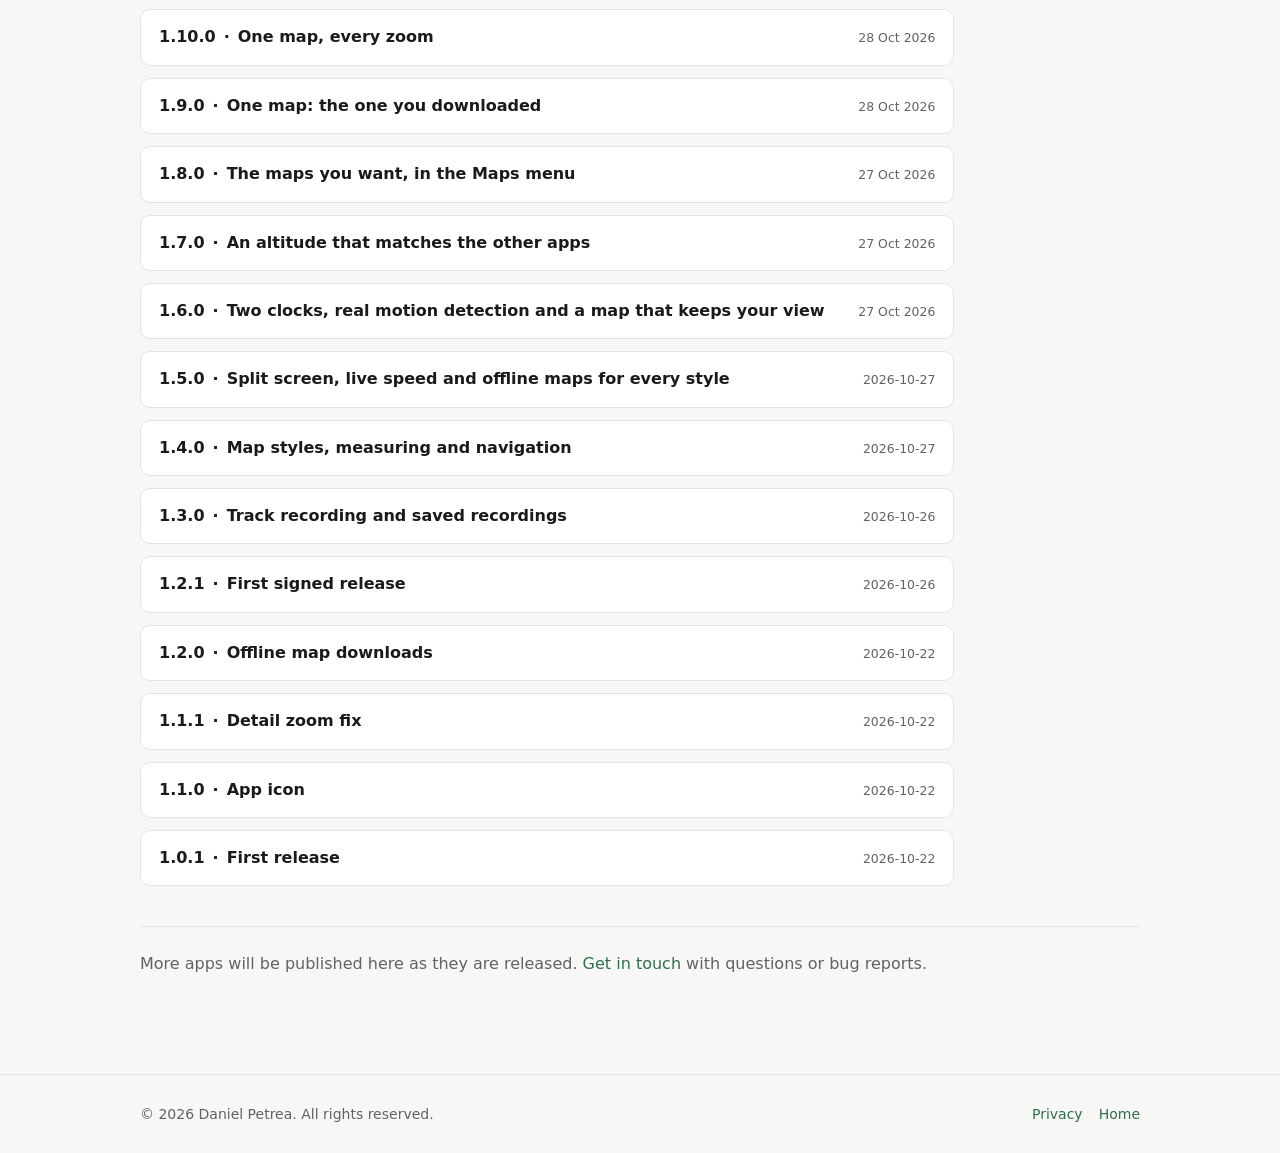
==== commit 7fb440e6: "Publish HikingLife 1.39.1" ====
--- a/apps.html
+++ b/apps.html
@@ -77,8 +77,8 @@
         </ul>
 
         <dl class="app-details">
-          <div><dt data-i18n="detail.version">Version</dt><dd>1.39.0</dd></div>
-          <div><dt data-i18n="detail.released">Released</dt><dd data-i18n="detail.released.value">25 Nov 2026</dd></div>
+          <div><dt data-i18n="detail.version">Version</dt><dd>1.39.1</dd></div>
+          <div><dt data-i18n="detail.released">Released</dt><dd data-i18n="detail.released.value">26 Nov 2026</dd></div>
           <div><dt data-i18n="detail.size">Size</dt><dd>8 MB</dd></div>
           <div><dt data-i18n="detail.requires">Requires</dt><dd>Android 8.0+</dd></div>
           <div><dt data-i18n="detail.build">Build</dt><dd data-i18n="detail.build.value">Signed release APK</dd></div>
@@ -86,7 +86,7 @@
         </dl>
 
         <div class="app-actions">
-          <a class="btn btn-primary" href="apk/HikingLife.apk" download="HikingLife-1.39.0.apk" data-i18n="hiking.download">Download HikingLife 1.39.0</a>
+          <a class="btn btn-primary" href="apk/HikingLife.apk" download="HikingLife-1.39.1.apk" data-i18n="hiking.download">Download HikingLife 1.39.1</a>
           <span class="app-file">HikingLife.apk · signed release · 8 MB</span>
         </div>
 
@@ -94,22 +94,21 @@
           <img class="qr-code" src="assets/hikinglife-qr.png" alt="QR code to download HikingLife" width="144" height="144" data-i18n="qr.alt" data-i18n-attr="alt">
           <div>
             <p class="qr-title" data-i18n="qr.title">Scan to install</p>
-            <p class="qr-caption" data-i18n="qr.caption">Point your phone camera at the code to download HikingLife 1.39.0 (8 MB).</p>
+            <p class="qr-caption" data-i18n="qr.caption">Point your phone camera at the code to download HikingLife 1.39.1 (8 MB).</p>
           </div>
         </div>
 
         <details class="release-notes">
           <!-- release:start -->
-          <summary data-i18n="release.summary">What's new in 1.39.0</summary>
-          <ul>
-            <li data-i18n="release.1" data-i18n-html><strong>Seven markers for your position.</strong> Settings now offers Arrow, Round arrow, Pin, Target, Diamond, Compass star and Crosshair; the choice applies at once, the pin stands on the fix by its tip, and it survives a relaunch.</li>
-            <li data-i18n="release.2" data-i18n-html><strong>The offline map in the car.</strong> HikingLife can run as an Android Auto navigation app: the enabled maps, the position, a search over the named places and a trail route with the next manoeuvre, distance and arrival, all offline. It is a side-loaded developer-mode build, not tested on a car yet.</li>
+          <summary data-i18n="release.summary">What's new in 1.39.1</summary>
+          <ul>
+            <li data-i18n="release.1" data-i18n-html><strong>Android Auto opens again.</strong> The car app declared its minimum car API level in the wrong place, so Android Auto refused to bind it; it is now declared where the Car App Library reads it. The car template and its offline search were checked on the Desktop Head Unit.</li>
           </ul>
           <!-- release:end -->
         </details>
 
         <p class="checksum">
-          SHA-256: <code id="apk-sha256">d1480dfa1a6fd5fd08140d486ee3bd32926b4677e584c1fb84e7d589dc673c48</code>
+          SHA-256: <code id="apk-sha256">959390a6e4876c87c90cf2391e7de6c649dd5eacbc9960dc29b3fcbfa763624c</code>
         </p>
       </article>
 
@@ -241,6 +240,12 @@
       <div class="changelog">
         <!-- changelog:start -->
         <details class="changelog-item" open>
+          <summary><strong>1.39.1</strong> · <span data-i18n="changelog.1391.title">The car screen opens</span> <time datetime="2026-11-26">26 Nov 2026</time></summary>
+          <ul>
+            <li data-i18n="changelog.1391.1" data-i18n-html><strong>Android Auto opens again.</strong> The car app declared its minimum car API level in the wrong place, so Android Auto refused to bind it; it is now declared where the Car App Library reads it. The car template and its offline search were checked on the Desktop Head Unit.</li>
+          </ul>
+        </details>
+        <details class="changelog-item">
           <summary><strong>1.39.0</strong> · <span data-i18n="changelog.1390.title">Your own symbol, and the map in the car</span> <time datetime="2026-11-25">25 Nov 2026</time></summary>
           <ul>
             <li data-i18n="changelog.1390.1" data-i18n-html><strong>Seven markers for your position.</strong> Settings now offers Arrow, Round arrow, Pin, Target, Diamond, Compass star and Crosshair; the choice applies at once, the pin stands on the fix by its tip, and it survives a relaunch.</li>
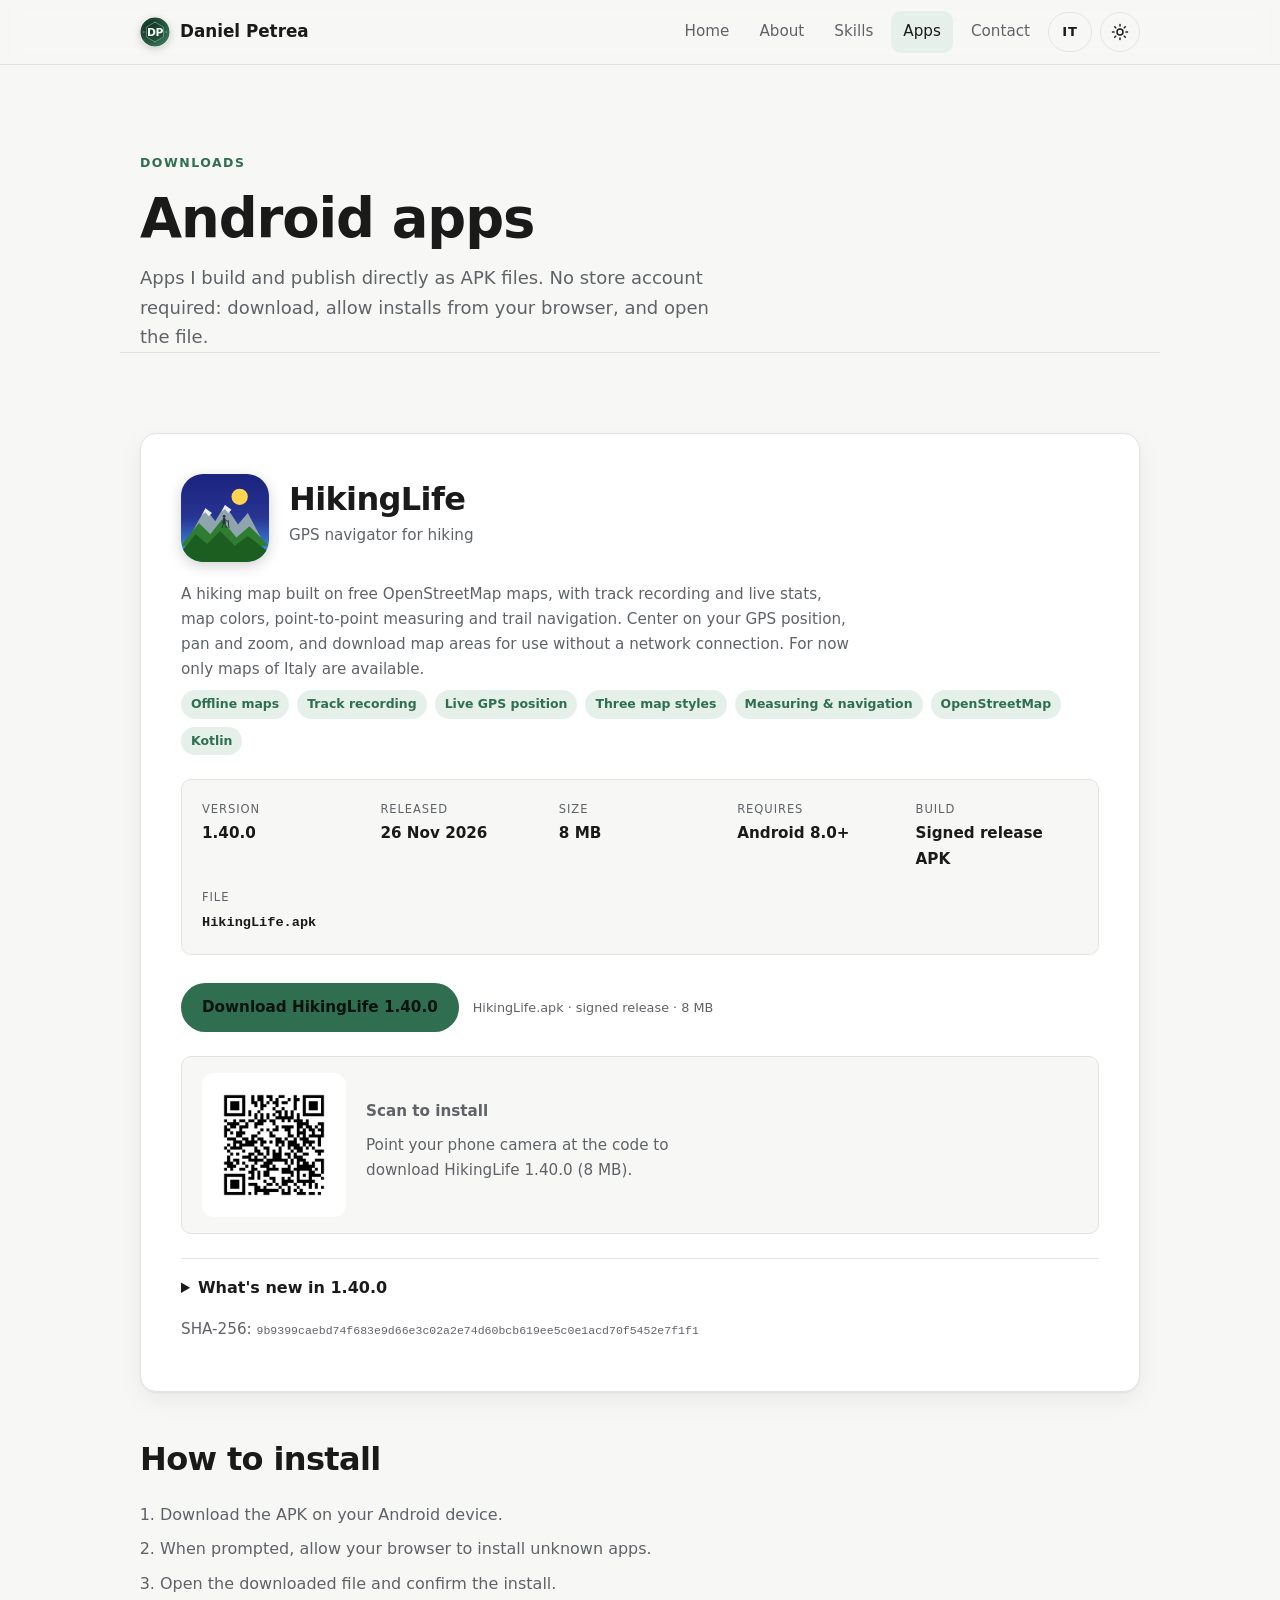
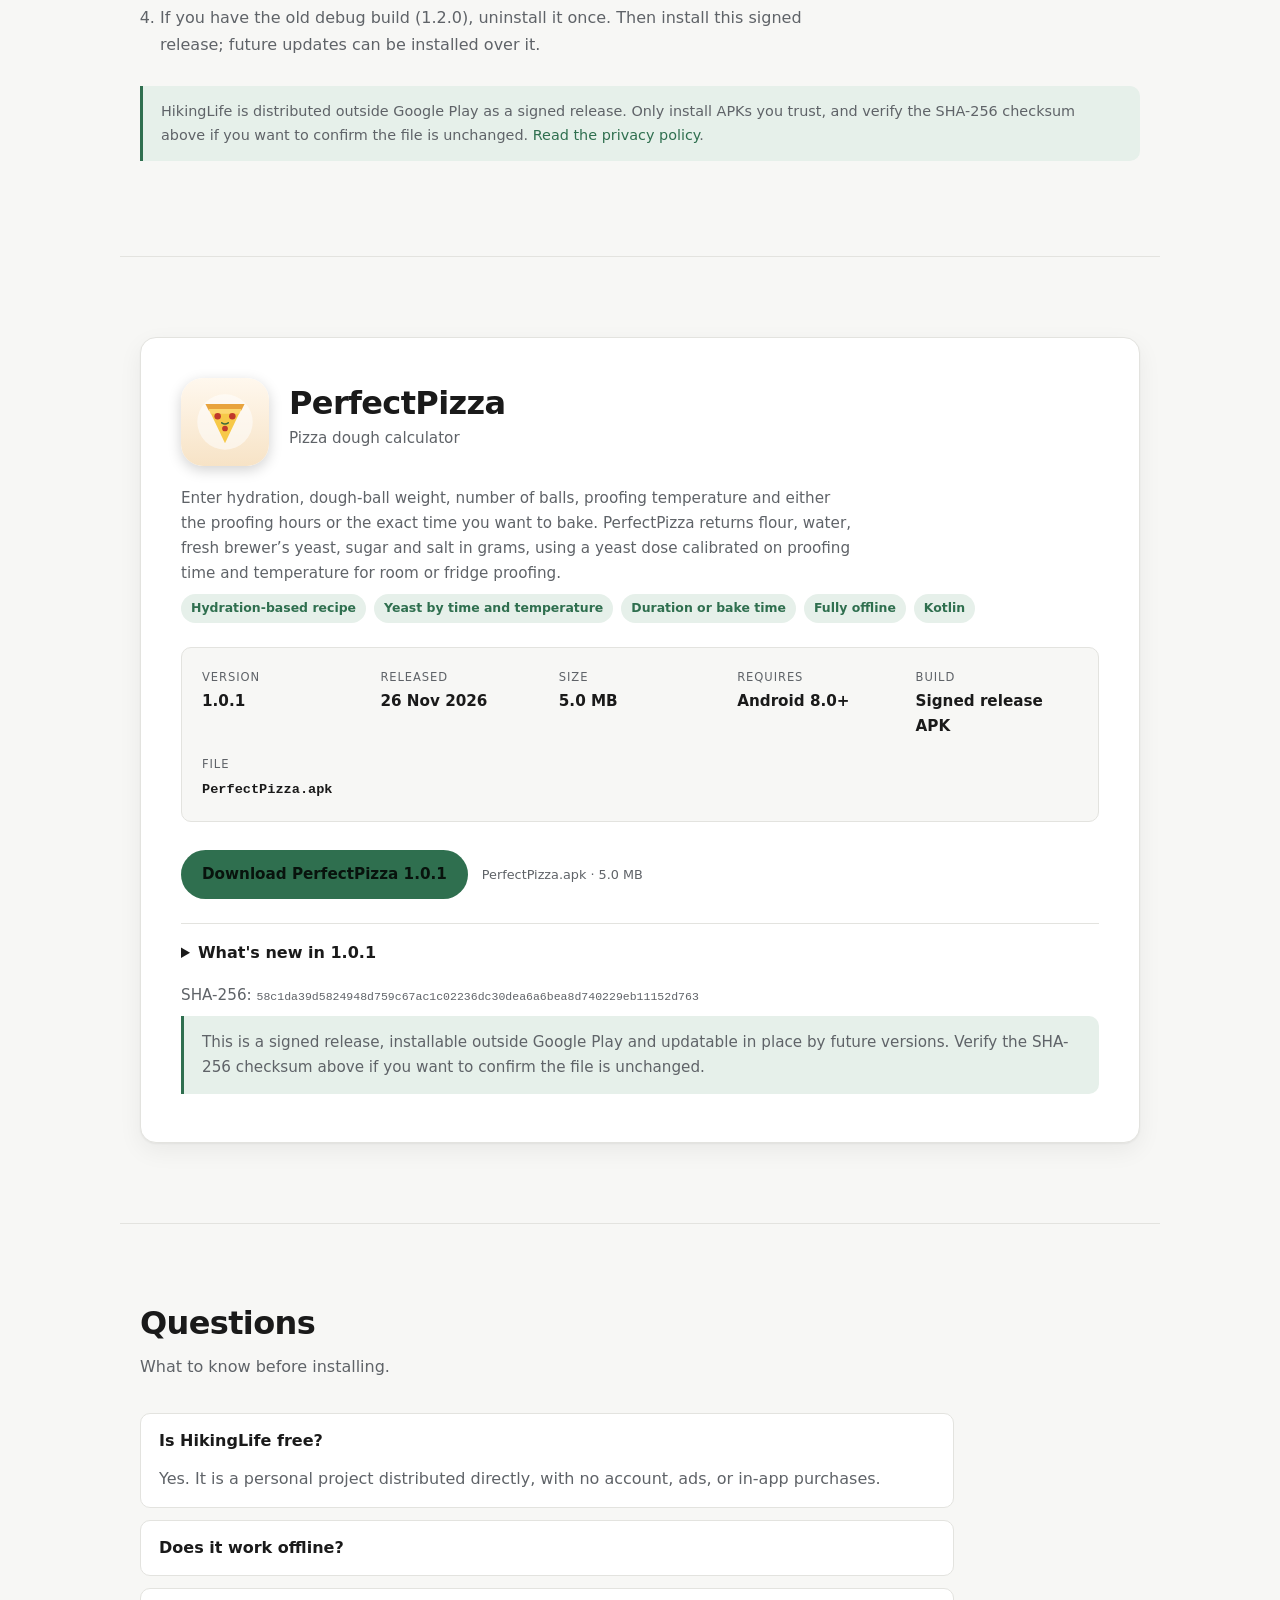
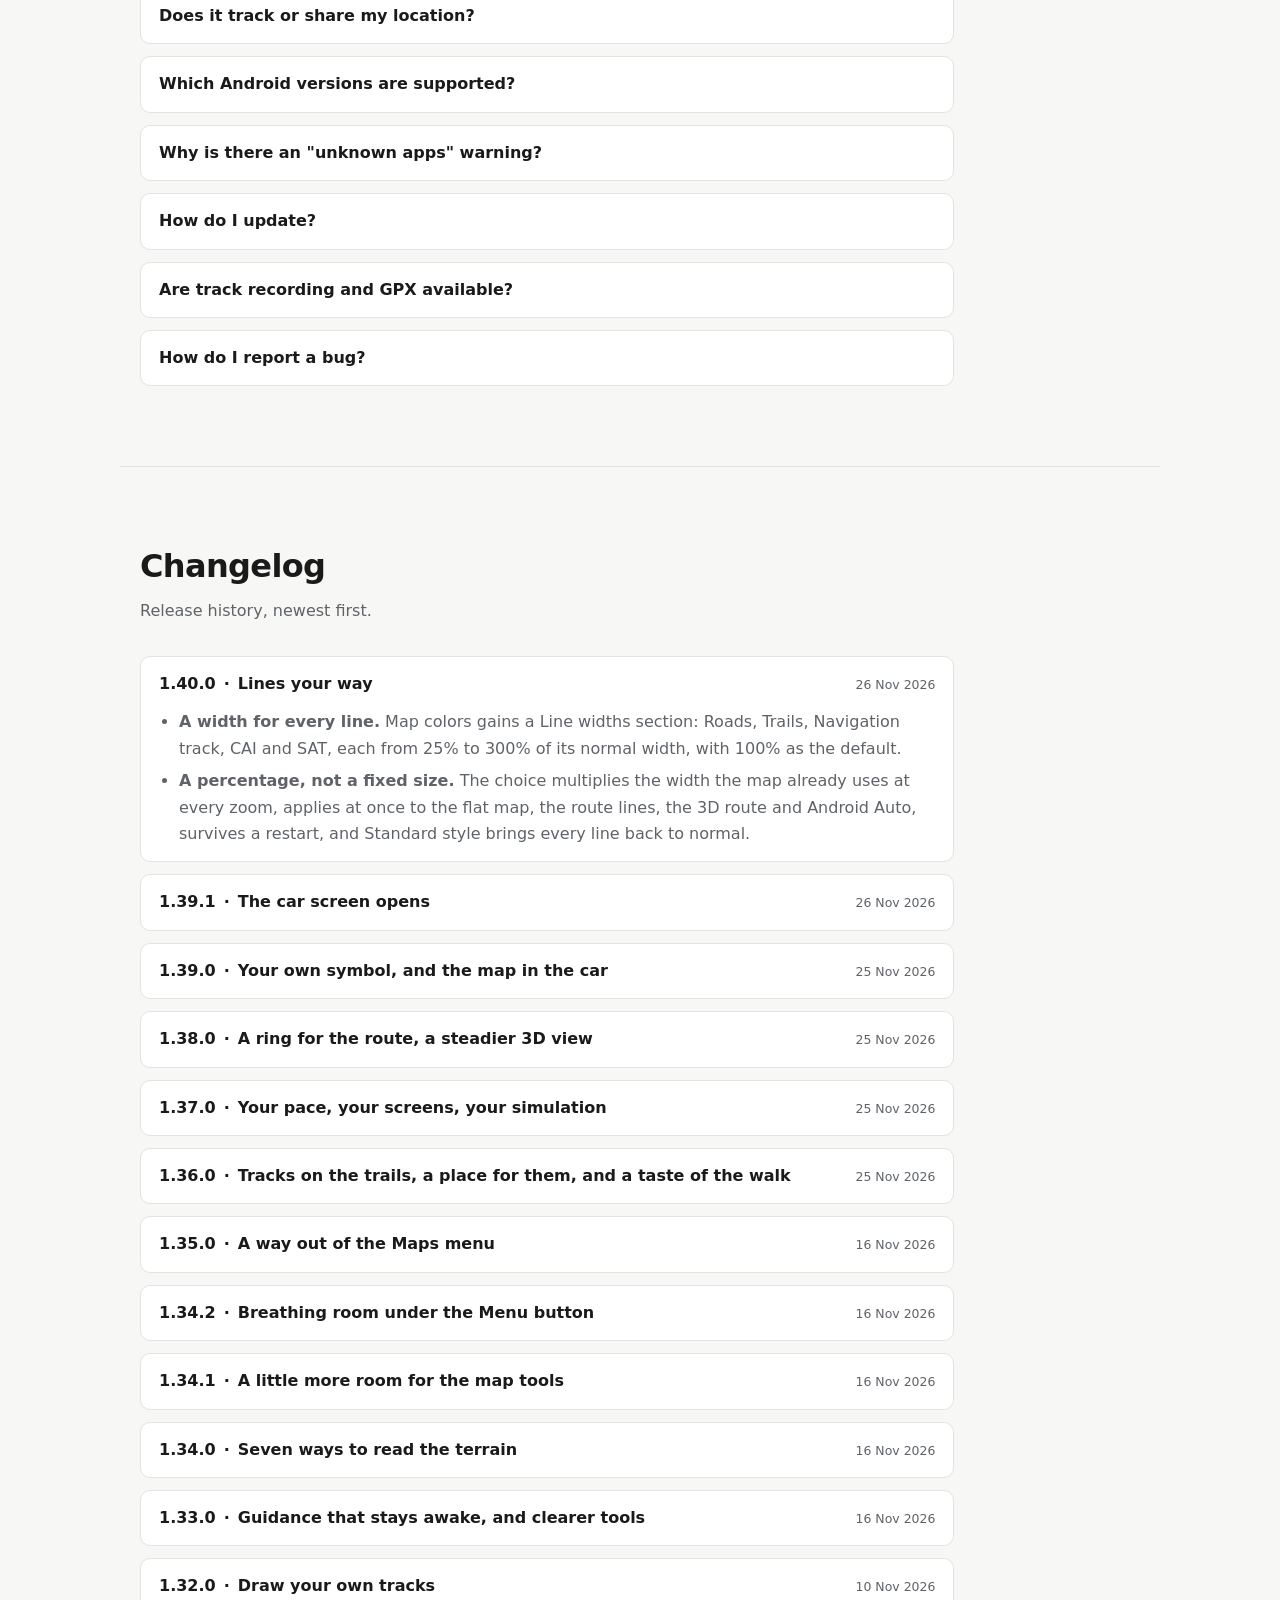
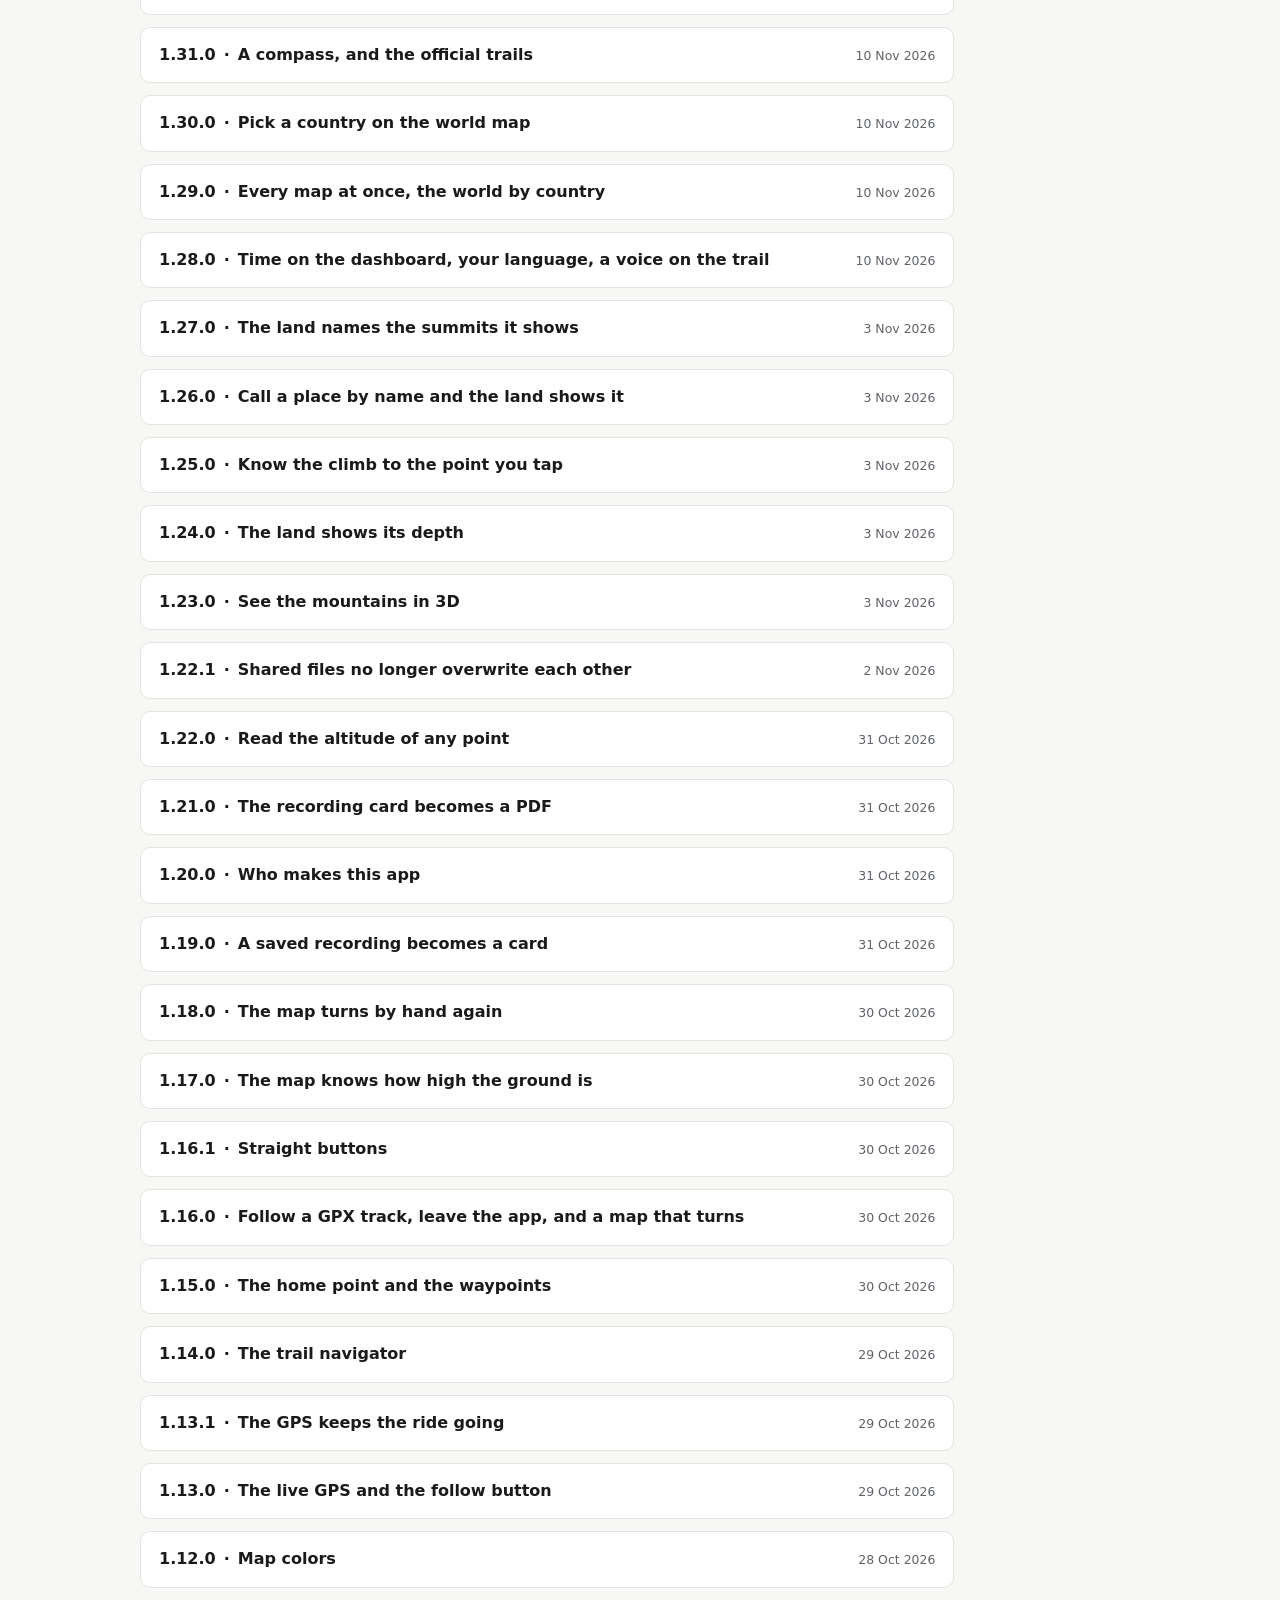
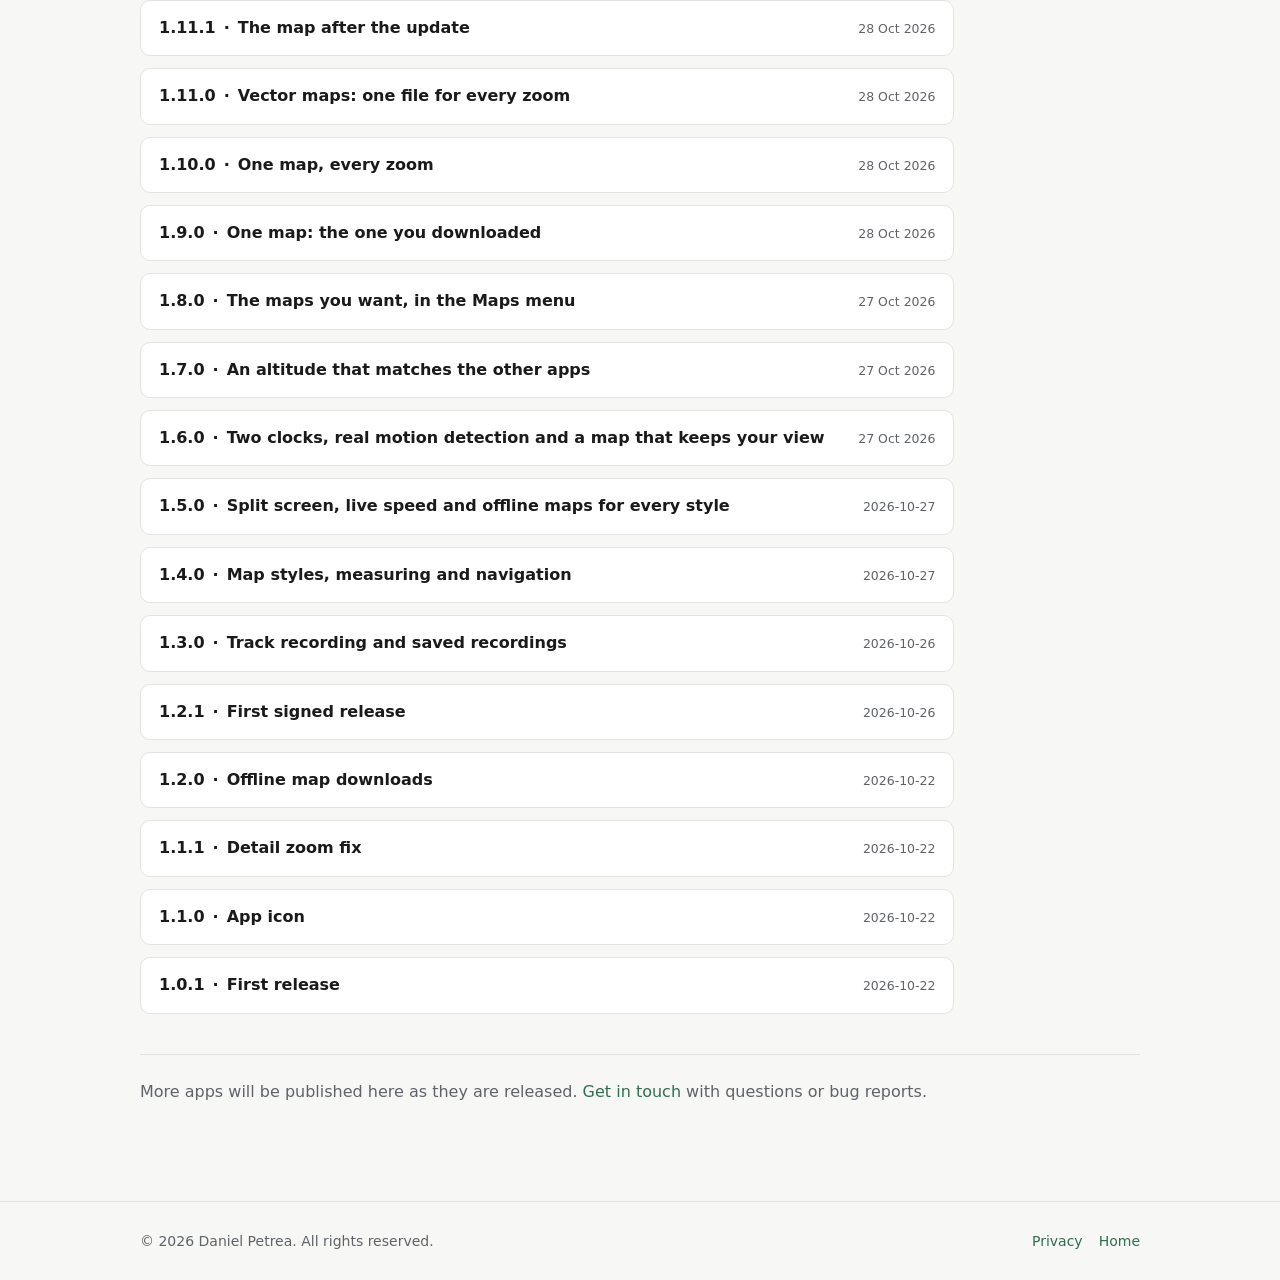
==== commit 46bda97d: "Publish HikingLife 1.40.0" ====
--- a/apps.html
+++ b/apps.html
@@ -77,7 +77,7 @@
         </ul>
 
         <dl class="app-details">
-          <div><dt data-i18n="detail.version">Version</dt><dd>1.39.1</dd></div>
+          <div><dt data-i18n="detail.version">Version</dt><dd>1.40.0</dd></div>
           <div><dt data-i18n="detail.released">Released</dt><dd data-i18n="detail.released.value">26 Nov 2026</dd></div>
           <div><dt data-i18n="detail.size">Size</dt><dd>8 MB</dd></div>
           <div><dt data-i18n="detail.requires">Requires</dt><dd>Android 8.0+</dd></div>
@@ -86,7 +86,7 @@
         </dl>
 
         <div class="app-actions">
-          <a class="btn btn-primary" href="apk/HikingLife.apk" download="HikingLife-1.39.1.apk" data-i18n="hiking.download">Download HikingLife 1.39.1</a>
+          <a class="btn btn-primary" href="apk/HikingLife.apk" download="HikingLife-1.40.0.apk" data-i18n="hiking.download">Download HikingLife 1.40.0</a>
           <span class="app-file">HikingLife.apk · signed release · 8 MB</span>
         </div>
 
@@ -94,21 +94,22 @@
           <img class="qr-code" src="assets/hikinglife-qr.png" alt="QR code to download HikingLife" width="144" height="144" data-i18n="qr.alt" data-i18n-attr="alt">
           <div>
             <p class="qr-title" data-i18n="qr.title">Scan to install</p>
-            <p class="qr-caption" data-i18n="qr.caption">Point your phone camera at the code to download HikingLife 1.39.1 (8 MB).</p>
+            <p class="qr-caption" data-i18n="qr.caption">Point your phone camera at the code to download HikingLife 1.40.0 (8 MB).</p>
           </div>
         </div>
 
         <details class="release-notes">
           <!-- release:start -->
-          <summary data-i18n="release.summary">What's new in 1.39.1</summary>
-          <ul>
-            <li data-i18n="release.1" data-i18n-html><strong>Android Auto opens again.</strong> The car app declared its minimum car API level in the wrong place, so Android Auto refused to bind it; it is now declared where the Car App Library reads it. The car template and its offline search were checked on the Desktop Head Unit.</li>
+          <summary data-i18n="release.summary">What's new in 1.40.0</summary>
+          <ul>
+            <li data-i18n="release.1" data-i18n-html><strong>A width for every line.</strong> Map colors gains a Line widths section: Roads, Trails, Navigation track, CAI and SAT, each from 25% to 300% of its normal width, with 100% as the default.</li>
+            <li data-i18n="release.2" data-i18n-html><strong>A percentage, not a fixed size.</strong> The choice multiplies the width the map already uses at every zoom, applies at once to the flat map, the route lines, the 3D route and Android Auto, survives a restart, and Standard style brings every line back to normal.</li>
           </ul>
           <!-- release:end -->
         </details>
 
         <p class="checksum">
-          SHA-256: <code id="apk-sha256">959390a6e4876c87c90cf2391e7de6c649dd5eacbc9960dc29b3fcbfa763624c</code>
+          SHA-256: <code id="apk-sha256">9b9399caebd74f683e9d66e3c02a2e74d60bcb619ee5c0e1acd70f5452e7f1f1</code>
         </p>
       </article>
 
@@ -240,6 +241,13 @@
       <div class="changelog">
         <!-- changelog:start -->
         <details class="changelog-item" open>
+          <summary><strong>1.40.0</strong> · <span data-i18n="changelog.1400.title">Lines your way</span> <time datetime="2026-11-26">26 Nov 2026</time></summary>
+          <ul>
+            <li data-i18n="changelog.1400.1" data-i18n-html><strong>A width for every line.</strong> Map colors gains a Line widths section: Roads, Trails, Navigation track, CAI and SAT, each from 25% to 300% of its normal width, with 100% as the default.</li>
+            <li data-i18n="changelog.1400.2" data-i18n-html><strong>A percentage, not a fixed size.</strong> The choice multiplies the width the map already uses at every zoom, applies at once to the flat map, the route lines, the 3D route and Android Auto, survives a restart, and Standard style brings every line back to normal.</li>
+          </ul>
+        </details>
+        <details class="changelog-item">
           <summary><strong>1.39.1</strong> · <span data-i18n="changelog.1391.title">The car screen opens</span> <time datetime="2026-11-26">26 Nov 2026</time></summary>
           <ul>
             <li data-i18n="changelog.1391.1" data-i18n-html><strong>Android Auto opens again.</strong> The car app declared its minimum car API level in the wrong place, so Android Auto refused to bind it; it is now declared where the Car App Library reads it. The car template and its offline search were checked on the Desktop Head Unit.</li>
